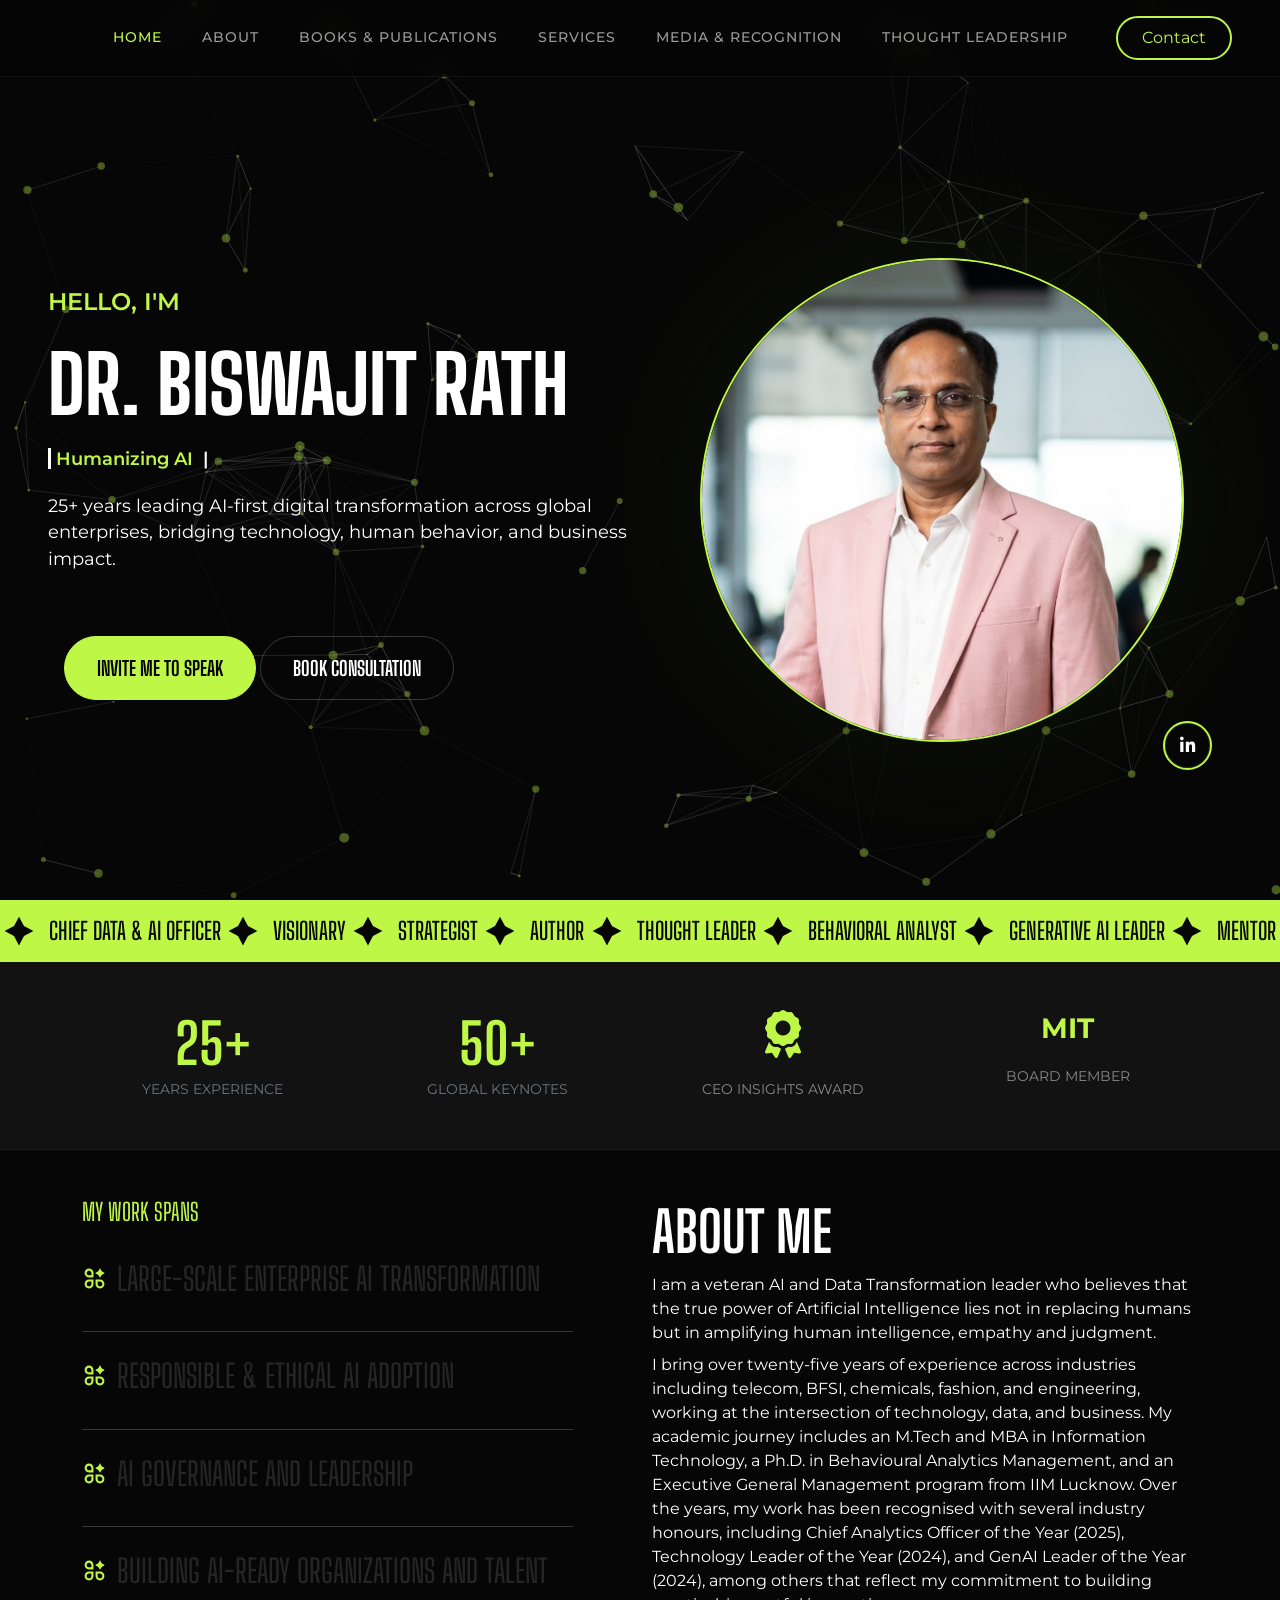
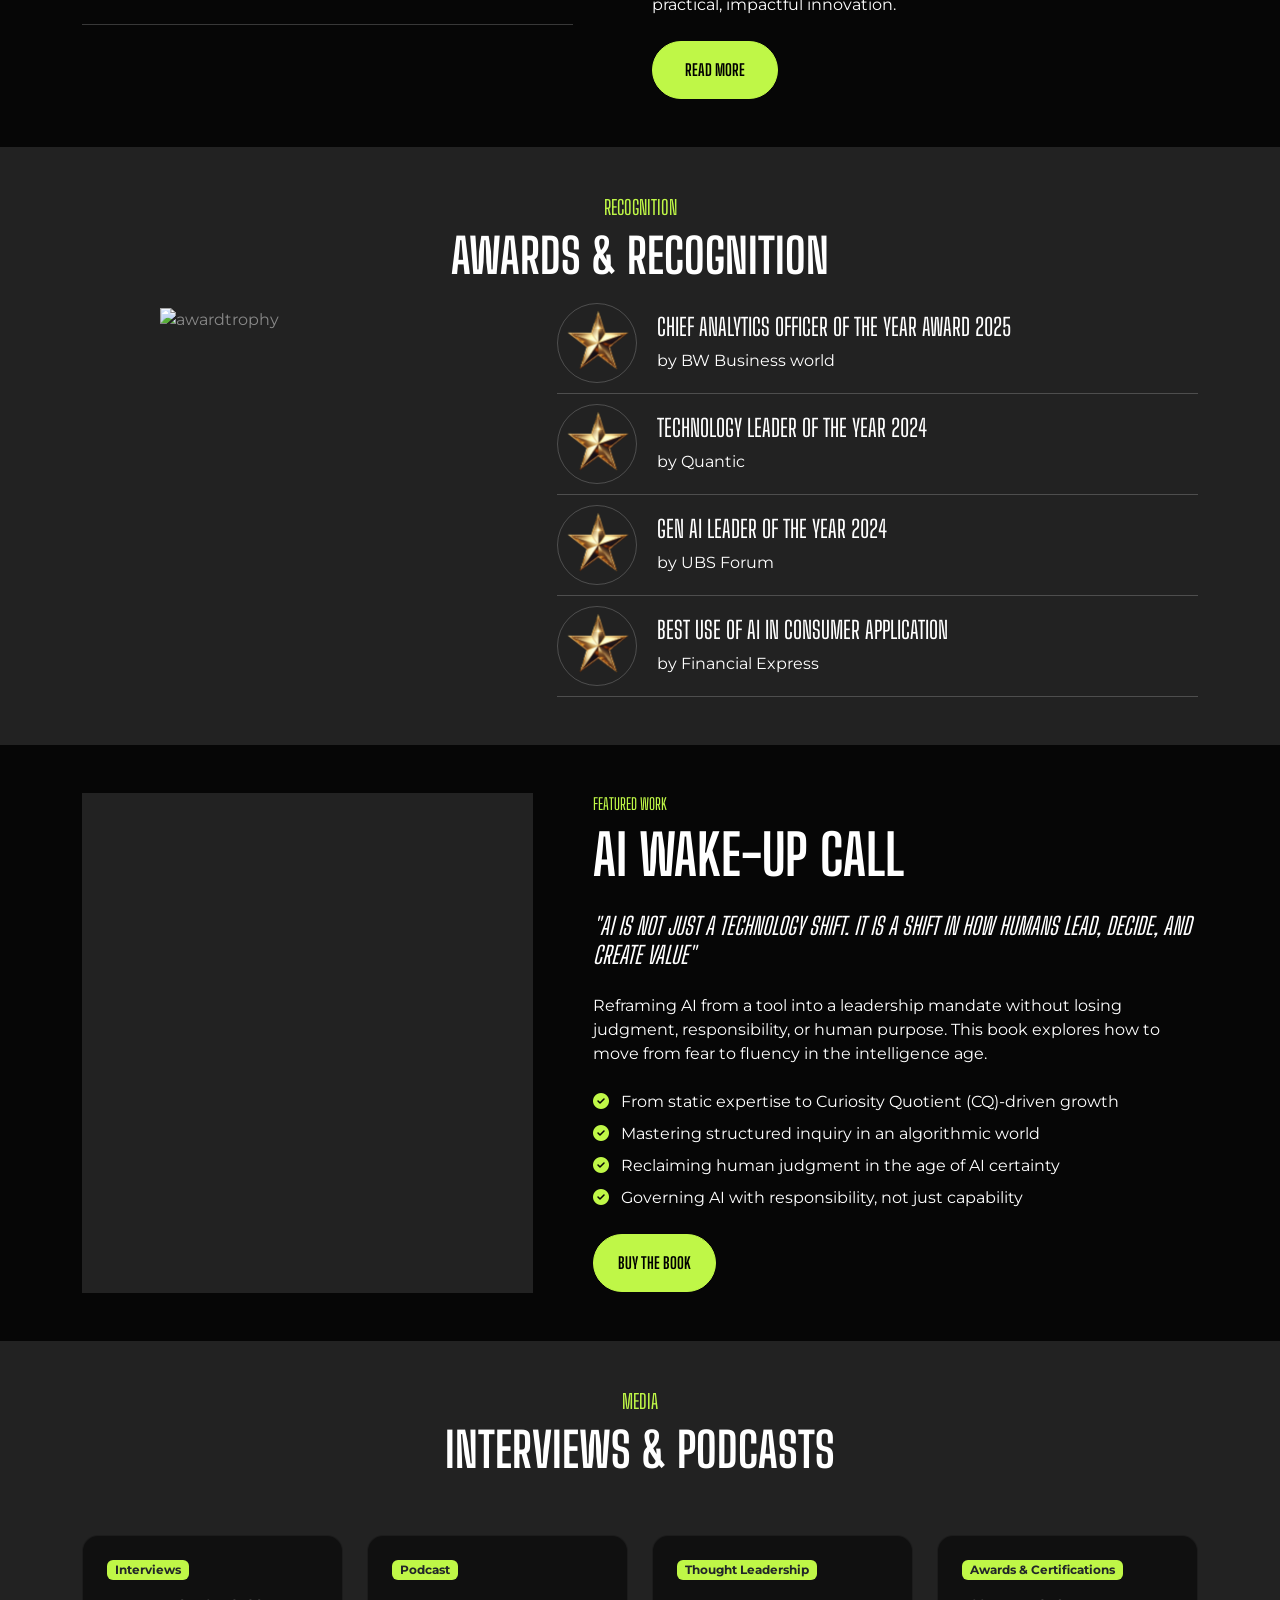
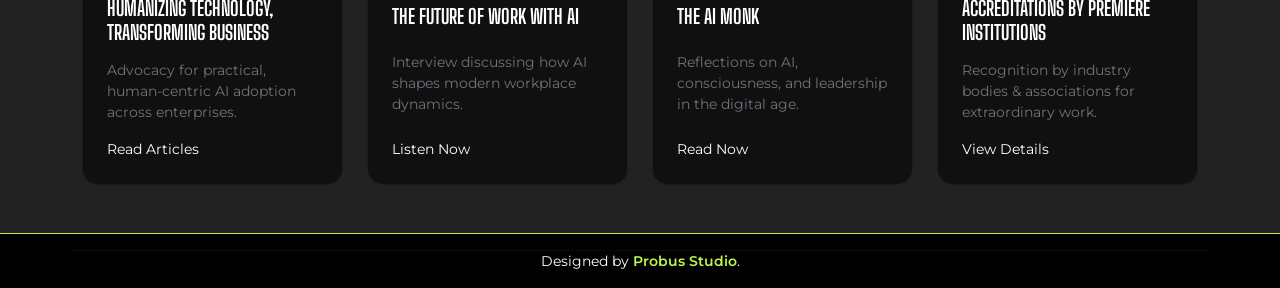
==== index.html @ 45e15539 "menubar position change" ====
<!DOCTYPE html>
<html lang="en">

<head>
    <meta charset="UTF-8">
    <meta name="viewport" content="width=device-width, initial-scale=1.0">
    <title>Dr. Biswajit Rath | Humanizing AI & Transforming Enterprises</title>

    <!-- Meta SEO -->
    <meta name="description"
        content="Portfolio of Dr. Biswajit Rath - 25+ years leading AI-first digital transformation.">

    <!-- Fonts: Big Shoulders Display (Headings) & Kanit (Body) -->
    <link rel="preconnect" href="https://fonts.googleapis.com">
    <link rel="preconnect" href="https://fonts.gstatic.com" crossorigin>
    <link
        href="https://fonts.googleapis.com/css2?family=Big+Shoulders+Display:wght@400;500;600;700;800&family=Kanit:wght@300;400;500&display=swap"
        rel="stylesheet">

    <!-- Bootstrap 5 CSS -->
    <link href="https://cdn.jsdelivr.net/npm/bootstrap@5.3.2/dist/css/bootstrap.min.css" rel="stylesheet"
        integrity="sha384-T3c6CoIi6uLrA9TneNEoa7RxnatzjcDSCmG1MXxSR1GAsXEV/Dwwykc2MPK8M2HN" crossorigin="anonymous">

    <!-- Font Awesome -->
    <link rel="stylesheet" href="https://cdnjs.cloudflare.com/ajax/libs/font-awesome/6.4.0/css/all.min.css">

    <!-- Custom CSS -->
    <link rel="stylesheet" href="css/style.css">

    <link href="https://unpkg.com/aos@2.3.1/dist/aos.css" rel="stylesheet">
</head>

<body>

    <!-- Navigation -->
    <nav class="navbar navbar-expand-lg" data-aos="fade-down">
        <div class="container-fluid px-lg-5 d-flex justify-content-end">

            <button class="navbar-toggler order-1 order-lg-2 ms-auto" type="button" data-bs-toggle="collapse" data-bs-target="#navbarNav">
                <span class="fa fa-bars text-white"></span>
            </button>
            <div class="collapse navbar-collapse justify-content-end order-2 order-lg-1" id="navbarNav">
                <ul class="navbar-nav align-items-center gap-4">
                    <li class="nav-item"><a class="nav-link  btnpress" href="index.html">Home</a></li>
                    <li class="nav-item"><a class="nav-link btnpress" href="about.html">About</a></li>
                    <li class="nav-item"><a class="nav-link btnpress" href="publication.html">Books & Publications</a>
                    </li>
                    <li class="nav-item dropdown">
                        <a class="nav-link dropdown-toggle btnpress" href="services.html" id="servicesDropdown">
                            Services
                        </a>

                        <ul class="dropdown-menu">
                            <li>
                                <a class="dropdown-item" href="#board">
                                    Board & Advisory Roles
                                </a>
                            </li>
                            <li>
                                <a class="dropdown-item" href="#Ai">
                                    AI Strategy & Transformation Advisor
                                </a>
                            </li>

                            <li>
                                <a class="dropdown-item" href="#coaching">
                                    Executive Coaching & Mentoring
                                </a>
                            </li>

                            <li>
                                <a class="dropdown-item" href="#academic">
                                    Academic & Institutional Engagements
                                </a>
                            </li>

                            <li>
                                <a class="dropdown-item" href="#workshops">
                                    Speaking Engagements & Workshops
                                </a>
                            </li>

                            <li>
                                <a class="dropdown-item" href="#startup">
                                    Startup Mentorship
                                </a>
                            </li>
                        </ul>
                    </li>

                    <li class="nav-item"><a class="nav-link btnpress" href="media.html">Media & Recognition</a></li>
                    <li class="nav-item"><a class="nav-link btnpress" href="thought.html">Thought Leadership</a></li>
                    <li class="nav-item ms-lg-3">
                        <a href="contact.html" class="btn btn-contact btnpress">Contact</a>
                    </li>
                </ul>
            </div>
        </div>
    </nav>

    <script>
        document.addEventListener("DOMContentLoaded", function () {

            const dropdownToggle = document.querySelector("#servicesDropdown");

            if (dropdownToggle) {

                let clickCount = 0;

                dropdownToggle.addEventListener("click", function (e) {

                    if (window.innerWidth < 992) {

                        const parent = this.parentElement;
                        const menu = this.nextElementSibling;

                        clickCount++;

                        if (clickCount === 1) {
                            // 👉 First click → open dropdown
                            e.preventDefault();
                            parent.classList.add("show");
                            menu.classList.add("show");

                        } else if (clickCount === 2) {
                            // 👉 Second click → close dropdown
                            e.preventDefault();
                            parent.classList.remove("show");
                            menu.classList.remove("show");

                        } else {
                            // 👉 Third click → redirect
                            window.location.href = this.getAttribute("href");
                            clickCount = 0;
                        }
                    }
                });

                // 👉 Outside click → reset everything
                document.addEventListener("click", function (e) {
                    const parent = dropdownToggle.parentElement;
                    const menu = dropdownToggle.nextElementSibling;

                    if (!parent.contains(e.target)) {
                        parent.classList.remove("show");
                        menu.classList.remove("show");
                        clickCount = 0;
                    }
                });
            }
        });</script>
    <script>
        document.addEventListener("DOMContentLoaded", function () {

            const links = document.querySelectorAll(".nav-link");
            const currentPath = window.location.pathname.split("/").pop();

            links.forEach(link => {
                const linkPath = link.getAttribute("href");

                if (linkPath === currentPath) {
                    link.classList.add("active");
                } else {
                    link.classList.remove("active");
                }
            });

        });
    </script>
    <script>
        document.addEventListener("DOMContentLoaded", function () {

            const dropdownToggle = document.querySelector("#servicesDropdown");

            function handleResize() {
                if (window.innerWidth < 992) {
                    dropdownToggle.classList.add("dropdown-toggle");
                } else {
                    dropdownToggle.classList.remove("dropdown-toggle");
                }
            }

            handleResize(); // first run
            window.addEventListener("resize", handleResize);
        });
    </script>

    <!-- Hero Section -->
    <section id="home" class="hero-section position-relative ">
        <div id="particles-js"></div>
        <div class="container-fluid px-lg-5">
            <div class="row align-items-center">
                <div class="col-lg-6 hero-text z-2">
                    <span class="hero-intro-text text-primary" data-aos="fade-right">HELLO, I'M</span>
                    <h1 class="display-1 fw-extra-bold mb-3 text-white hero-headline">
                        DR. BISWAJIT RATH
                    </h1>
                    <h2 class="h3  text-white mb-4 hero-subhead">
                        <span id="typewriter" class="text-primary"></span>
                    </h2>
                    <p class="mb-5 hero-desc" style="max-width: 600px;" data-aos="fade-up">
                        25+ years leading AI-first digital transformation across global enterprises, bridging
                        technology, human behavior, and business impact.
                    </p>
                    <div class="hero-ctas gap-3 py-3 px-3">

                        <a href="#" class="btn btn-primary btn-lg rounded-pill" data-bs-toggle="modal"
                            data-bs-target="#collabModal" data-type="speaking">
                            Invite Me To Speak
                        </a>

                        <a href="#" class="btn btn-outline-light btn-lg rounded-pill" data-bs-toggle="modal"
                            data-bs-target="#collabModal" data-type="consultation">
                            Book Consultation
                        </a>

                    </div>

                    <!-- demo form -->
                    <!-- Modal -->
                    <div id="customModal" class="modal">
                        <div class="modal-box">

                            <div class="modal-header">
                                <h2 id="modalTitle">Invite Me To Speak</h2>
                                <span class="close-btn">&times;</span>
                            </div>

                            <!-- SPEAKING FORM -->
                            <form id="speakingForm" class="form-type">

                                <div class="input-group">
                                    <input type="text" placeholder="First Name" required>
                                </div>

                                <div class="input-group">
                                    <input type="text" placeholder="Last Name" required>
                                </div>

                                <div class="input-group">
                                    <input type="email" placeholder="Email Address" required>
                                </div>

                                <div class="input-group">
                                    <input type="text" placeholder="Contact Number" required>
                                </div>

                                <div class="input-group">
                                    <textarea placeholder="Brief About The Event"></textarea>
                                </div>

                                <button type="submit" class="submit-btn">Submit</button>
                            </form>

                            <!-- CONSULTATION FORM -->
                            <form id="consultForm" class="form-type" style="display:none;">
                                <div class="input-group">
                                    <input type="text" placeholder="First Name" required>
                                </div>

                                <div class="input-group">
                                    <input type="text" placeholder="Last Name" required>
                                </div>

                                <div class="input-group">
                                    <input type="email" placeholder="Email Address" required>
                                </div>

                                <div class="input-group">
                                    <input type="text" placeholder="Contact Number" required>
                                </div>

                                <div class="input-group">
                                    <textarea placeholder="Brief About The Consultation"></textarea>
                                </div>

                                <button type="submit" class="submit-btn">Submit</button>
                            </form>

                            <div id="successMsg">✅ Form submitted successfully!</div>

                        </div>
                    </div>
                    <script>
                        const modal = document.getElementById("customModal");
                        const closeBtn = document.querySelector(".close-btn");
                        const successMsg = document.getElementById("successMsg");

                        const speakingForm = document.getElementById("speakingForm");
                        const consultForm = document.getElementById("consultForm");
                        const modalTitle = document.getElementById("modalTitle");

                        // OPEN MODAL + SWITCH FORM
                        document.querySelectorAll("[data-type]").forEach(btn => {
                            btn.addEventListener("click", () => {
                                modal.style.display = "block";

                                const type = btn.getAttribute("data-type");

                                if (type === "speaking") {
                                    modalTitle.innerText = "Invite Me To Speak";
                                    speakingForm.style.display = "block";
                                    consultForm.style.display = "none";
                                } else {
                                    modalTitle.innerText = "Book Consultation";
                                    speakingForm.style.display = "none";
                                    consultForm.style.display = "block";
                                }
                            });
                        });

                        // CLOSE
                        closeBtn.onclick = () => modal.style.display = "none";

                        // OUTSIDE CLICK
                        window.onclick = (e) => {
                            if (e.target === modal) modal.style.display = "none";
                        };

                        // ESC
                        document.addEventListener("keydown", (e) => {
                            if (e.key === "Escape") modal.style.display = "none";
                        });

                        // FORM SUBMIT (COMMON)
                        document.querySelectorAll(".form-type").forEach(form => {
                            form.addEventListener("submit", function (e) {
                                e.preventDefault();

                                successMsg.style.display = "block";

                                setTimeout(() => {
                                    form.reset();
                                    successMsg.style.display = "none";
                                    modal.style.display = "none";
                                }, 1500);
                            });
                        });
                    </script>

                </div>
                <div class="col-lg-6 position-relative z-1 hero-visual">
                    <div class="hero-image-wrapper p-5" data-aos="zoom-in-left">
                        <!-- Placeholder for Hero Image -->
                        <img src="assets/images/homeImg.jpg" alt="Dr. Biswajit Rath"
                            class="img-fluid rounded-circle border border-2 border-dark shadow-lg hero-img position-relative z-2"
                            style="border-color: var(--primary-color) !important;">

                        <!-- Decorative background circle behind image -->
                        <div class="position-absolute top-50 start-50 translate-middle rounded-circle"
                            style="width: 120%; height: 120%; background: radial-gradient(circle, rgba(191, 247, 71, 0.1) 0%, transparent 70%); z-index: 1;">
                        </div>

                        <div class="d-flex gap-3 social-iconbx btnpress">
                            <a href="https://www.linkedin.com/in/dr-biswajit-rath-5b7a3913/" target="_blank"
                                rel="noopener noreferrer" class="social-icon">
                                <i class="fab fa-linkedin-in"></i>
                            </a>
                        </div>
                    </div>
                </div>
            </div>
        </div>
    </section>

    <!-- Marquee Section -->
    <section class="marquee-section">
        <div class="marquee-wrapper">
            <div class="marquee-content">
                <div class="marquee-text">
                    <svg xmlns="http://www.w3.org/2000/svg" viewBox="0 0 24 24" fill="currentColor">
                        <path d="M12 0.5L16 8L23.5 12L16 16L12 23.5L8 16L0.5 12L8 8L12 0.5Z"></path>
                    </svg>
                    <h3>Chief Data & AI Officer</h3>
                </div>
                <div class="marquee-text">
                    <svg xmlns="http://www.w3.org/2000/svg" viewBox="0 0 24 24" fill="currentColor">
                        <path d="M12 0.5L16 8L23.5 12L16 16L12 23.5L8 16L0.5 12L8 8L12 0.5Z"></path>
                    </svg>
                    <h3>Visionary</h3>
                </div>
                <div class="marquee-text">
                    <svg xmlns="http://www.w3.org/2000/svg" viewBox="0 0 24 24" fill="currentColor">
                        <path d="M12 0.5L16 8L23.5 12L16 16L12 23.5L8 16L0.5 12L8 8L12 0.5Z"></path>
                    </svg>
                    <h3>Strategist</h3>
                </div>
                <div class="marquee-text">
                    <svg xmlns="http://www.w3.org/2000/svg" viewBox="0 0 24 24" fill="currentColor">
                        <path d="M12 0.5L16 8L23.5 12L16 16L12 23.5L8 16L0.5 12L8 8L12 0.5Z"></path>
                    </svg>
                    <h3>Author</h3>
                </div>
                <div class="marquee-text">
                    <svg xmlns="http://www.w3.org/2000/svg" viewBox="0 0 24 24" fill="currentColor">
                        <path d="M12 0.5L16 8L23.5 12L16 16L12 23.5L8 16L0.5 12L8 8L12 0.5Z"></path>
                    </svg>
                    <h3>Thought Leader</h3>
                </div>
                <div class="marquee-text">
                    <svg xmlns="http://www.w3.org/2000/svg" viewBox="0 0 24 24" fill="currentColor">
                        <path d="M12 0.5L16 8L23.5 12L16 16L12 23.5L8 16L0.5 12L8 8L12 0.5Z"></path>
                    </svg>
                    <h3>Behavioral Analyst</h3>
                </div>

                <div class="marquee-text">
                    <svg xmlns="http://www.w3.org/2000/svg" viewBox="0 0 24 24" fill="currentColor">
                        <path d="M12 0.5L16 8L23.5 12L16 16L12 23.5L8 16L0.5 12L8 8L12 0.5Z"></path>
                    </svg>
                    <h3>Generative AI Leader</h3>
                </div>
                <div class="marquee-text">
                    <svg xmlns="http://www.w3.org/2000/svg" viewBox="0 0 24 24" fill="currentColor">
                        <path d="M12 0.5L16 8L23.5 12L16 16L12 23.5L8 16L0.5 12L8 8L12 0.5Z"></path>
                    </svg>
                    <h3>Mentor</h3>
                </div>
            </div>

            <div class="marquee-content">
                <div class="marquee-text">
                    <svg xmlns="http://www.w3.org/2000/svg" viewBox="0 0 24 24" fill="currentColor">
                        <path d="M12 0.5L16 8L23.5 12L16 16L12 23.5L8 16L0.5 12L8 8L12 0.5Z"></path>
                    </svg>
                    <h3>Chief Data & AI Officer</h3>
                </div>
                <div class="marquee-text">
                    <svg xmlns="http://www.w3.org/2000/svg" viewBox="0 0 24 24" fill="currentColor">
                        <path d="M12 0.5L16 8L23.5 12L16 16L12 23.5L8 16L0.5 12L8 8L12 0.5Z"></path>
                    </svg>
                    <h3>Visionary</h3>
                </div>
                <div class="marquee-text">
                    <svg xmlns="http://www.w3.org/2000/svg" viewBox="0 0 24 24" fill="currentColor">
                        <path d="M12 0.5L16 8L23.5 12L16 16L12 23.5L8 16L0.5 12L8 8L12 0.5Z"></path>
                    </svg>
                    <h3>Strategist</h3>
                </div>
                <div class="marquee-text">
                    <svg xmlns="http://www.w3.org/2000/svg" viewBox="0 0 24 24" fill="currentColor">
                        <path d="M12 0.5L16 8L23.5 12L16 16L12 23.5L8 16L0.5 12L8 8L12 0.5Z"></path>
                    </svg>
                    <h3>Author</h3>
                </div>
                <div class="marquee-text">
                    <svg xmlns="http://www.w3.org/2000/svg" viewBox="0 0 24 24" fill="currentColor">
                        <path d="M12 0.5L16 8L23.5 12L16 16L12 23.5L8 16L0.5 12L8 8L12 0.5Z"></path>
                    </svg>
                    <h3>Thought Leader</h3>
                </div>
                <div class="marquee-text">
                    <svg xmlns="http://www.w3.org/2000/svg" viewBox="0 0 24 24" fill="currentColor">
                        <path d="M12 0.5L16 8L23.5 12L16 16L12 23.5L8 16L0.5 12L8 8L12 0.5Z"></path>
                    </svg>
                    <h3>Behavioral Analyst</h3>
                </div>

                <div class="marquee-text">
                    <svg xmlns="http://www.w3.org/2000/svg" viewBox="0 0 24 24" fill="currentColor">
                        <path d="M12 0.5L16 8L23.5 12L16 16L12 23.5L8 16L0.5 12L8 8L12 0.5Z"></path>
                    </svg>
                    <h3>Generative AI Leader</h3>
                </div>
                <div class="marquee-text">
                    <svg xmlns="http://www.w3.org/2000/svg" viewBox="0 0 24 24" fill="currentColor">
                        <path d="M12 0.5L16 8L23.5 12L16 16L12 23.5L8 16L0.5 12L8 8L12 0.5Z"></path>
                    </svg>
                    <h3>Mentor</h3>
                </div>
            </div>
        </div>
    </section>

    <!-- Authority / Trust Bar -->
    <section class="py-5 border-bottom border-secondary border-opacity-10" style="background: #121212;">
        <div class="container">
            <div class="row text-center g-4 justify-content-center align-items-stretch">
                <div class="col-md-3 col-6">
                    <div class="authority-item">
                        <h2 class="display-4 fw-bold text-primary mb-0">25+</h2>
                        <span class="text-secondary text-uppercase small letter-spacing-2">Years Experience</span>
                    </div>
                </div>
                <div class="col-md-3 col-6">
                    <div class="authority-item">
                        <h2 class="display-4 fw-bold text-primary mb-0">50+</h2>
                        <span class="text-secondary text-uppercase small letter-spacing-2">Global Keynotes</span>
                    </div>
                </div>
                <div class="col-md-3 col-6">
                    <div class="authority-item">
                        <i class="fas fa-award fa-3x mb-0"></i>
                        <div class="text-secondary-2 text-uppercase small letter-spacing-2 ">CEO Insights Award</div>
                    </div>
                </div>
                <div class="col-md-3 col-6">
                    <div class="authority-item">
                        <div class="text-primary h3 fw-bold mb-1">MIT</div>
                        <div class="text-secondary-3 text-uppercase small letter-spacing-2 ">Board Member</div>
                    </div>
                </div>
            </div>
        </div>
    </section>

    <!-- Content Hook (About/Intro) -->
    <section id="about" class="py-5 about-section">
        <div class="container">
            <div class="row">
                <div class="col-lg-6">
                    <div class="about-left-items">
                        <div class="section-title mb-0 wow fadeInUp" data-wow-delay=".3s"
                            style="visibility: visible; animation-delay: 0.3s; animation-name: fadeInUp;">
                            <h4 class="text-primary">My work spans </h4>
                        </div>

                        <div class="workspan-container">
                            <div class="workspanBx textcolorchange">
                                <svg xmlns="http://www.w3.org/2000/svg" viewBox="0 0 24 24" fill="currentColor">
                                    <path
                                        d="M11 17.2498C11 19.597 9.09721 21.4998 6.75 21.4998C4.40279 21.4998 2.5 19.597 2.5 17.2498C2.50011 14.9027 4.40286 12.9998 6.75 12.9998H11V17.2498ZM17.25 12.9998C19.5971 12.9998 21.4999 14.9027 21.5 17.2498C21.5 19.597 19.5972 21.4998 17.25 21.4998C14.9028 21.4998 13 19.597 13 17.2498V12.9998H17.25ZM6.75 14.9998C5.50743 14.9998 4.50011 16.0073 4.5 17.2498C4.5 18.4925 5.50736 19.4998 6.75 19.4998C7.99264 19.4998 9 18.4925 9 17.2498V14.9998H6.75ZM15 17.2498C15 18.4925 16.0074 19.4998 17.25 19.4998C18.4926 19.4998 19.5 18.4925 19.5 17.2498C19.4999 16.0073 18.4926 14.9998 17.25 14.9998H15V17.2498ZM6.75 2.4998C9.09714 2.4998 10.9999 4.40269 11 6.74981V10.9998H6.75C4.40279 10.9998 2.5 9.09703 2.5 6.74981C2.50011 4.40269 4.40286 2.4998 6.75 2.4998ZM16.75 2.83965C16.9375 2.38722 17.5626 2.38722 17.75 2.83965L18.0195 3.48809C18.4785 4.59556 19.3346 5.48026 20.4111 5.95879L21.1729 6.29766C21.609 6.49178 21.6091 7.12607 21.1729 7.32013L20.3652 7.67852C19.3158 8.14506 18.4748 8.99814 18.0078 10.0692L17.7461 10.6697C17.5544 11.1095 16.9457 11.1095 16.7539 10.6697L16.4922 10.0692C16.0252 8.99814 15.1842 8.14506 14.1348 7.67852L13.3271 7.32013C12.891 7.1261 12.891 6.49175 13.3271 6.29766L14.0889 5.95879C15.1654 5.48026 16.0216 4.59556 16.4805 3.48809L16.75 2.83965ZM6.75 4.49981C5.50743 4.49981 4.50011 5.50726 4.5 6.74981C4.5 7.99245 5.50736 8.99982 6.75 8.99982H9V6.74981C8.99989 5.50726 7.99257 4.49981 6.75 4.49981Z">
                                    </path>
                                </svg>
                                <h2>Large-scale enterprise AI transformation</h2>
                            </div>
                            <div class="workspanBx textcolorchange">
                                <svg xmlns="http://www.w3.org/2000/svg" viewBox="0 0 24 24" fill="currentColor">
                                    <path
                                        d="M11 17.2498C11 19.597 9.09721 21.4998 6.75 21.4998C4.40279 21.4998 2.5 19.597 2.5 17.2498C2.50011 14.9027 4.40286 12.9998 6.75 12.9998H11V17.2498ZM17.25 12.9998C19.5971 12.9998 21.4999 14.9027 21.5 17.2498C21.5 19.597 19.5972 21.4998 17.25 21.4998C14.9028 21.4998 13 19.597 13 17.2498V12.9998H17.25ZM6.75 14.9998C5.50743 14.9998 4.50011 16.0073 4.5 17.2498C4.5 18.4925 5.50736 19.4998 6.75 19.4998C7.99264 19.4998 9 18.4925 9 17.2498V14.9998H6.75ZM15 17.2498C15 18.4925 16.0074 19.4998 17.25 19.4998C18.4926 19.4998 19.5 18.4925 19.5 17.2498C19.4999 16.0073 18.4926 14.9998 17.25 14.9998H15V17.2498ZM6.75 2.4998C9.09714 2.4998 10.9999 4.40269 11 6.74981V10.9998H6.75C4.40279 10.9998 2.5 9.09703 2.5 6.74981C2.50011 4.40269 4.40286 2.4998 6.75 2.4998ZM16.75 2.83965C16.9375 2.38722 17.5626 2.38722 17.75 2.83965L18.0195 3.48809C18.4785 4.59556 19.3346 5.48026 20.4111 5.95879L21.1729 6.29766C21.609 6.49178 21.6091 7.12607 21.1729 7.32013L20.3652 7.67852C19.3158 8.14506 18.4748 8.99814 18.0078 10.0692L17.7461 10.6697C17.5544 11.1095 16.9457 11.1095 16.7539 10.6697L16.4922 10.0692C16.0252 8.99814 15.1842 8.14506 14.1348 7.67852L13.3271 7.32013C12.891 7.1261 12.891 6.49175 13.3271 6.29766L14.0889 5.95879C15.1654 5.48026 16.0216 4.59556 16.4805 3.48809L16.75 2.83965ZM6.75 4.49981C5.50743 4.49981 4.50011 5.50726 4.5 6.74981C4.5 7.99245 5.50736 8.99982 6.75 8.99982H9V6.74981C8.99989 5.50726 7.99257 4.49981 6.75 4.49981Z">
                                    </path>
                                </svg>
                                <h2>Responsible & ethical AI adoption</h2>
                            </div>
                            <div class="workspanBx textcolorchange">
                                <svg xmlns="http://www.w3.org/2000/svg" viewBox="0 0 24 24" fill="currentColor">
                                    <path
                                        d="M11 17.2498C11 19.597 9.09721 21.4998 6.75 21.4998C4.40279 21.4998 2.5 19.597 2.5 17.2498C2.50011 14.9027 4.40286 12.9998 6.75 12.9998H11V17.2498ZM17.25 12.9998C19.5971 12.9998 21.4999 14.9027 21.5 17.2498C21.5 19.597 19.5972 21.4998 17.25 21.4998C14.9028 21.4998 13 19.597 13 17.2498V12.9998H17.25ZM6.75 14.9998C5.50743 14.9998 4.50011 16.0073 4.5 17.2498C4.5 18.4925 5.50736 19.4998 6.75 19.4998C7.99264 19.4998 9 18.4925 9 17.2498V14.9998H6.75ZM15 17.2498C15 18.4925 16.0074 19.4998 17.25 19.4998C18.4926 19.4998 19.5 18.4925 19.5 17.2498C19.4999 16.0073 18.4926 14.9998 17.25 14.9998H15V17.2498ZM6.75 2.4998C9.09714 2.4998 10.9999 4.40269 11 6.74981V10.9998H6.75C4.40279 10.9998 2.5 9.09703 2.5 6.74981C2.50011 4.40269 4.40286 2.4998 6.75 2.4998ZM16.75 2.83965C16.9375 2.38722 17.5626 2.38722 17.75 2.83965L18.0195 3.48809C18.4785 4.59556 19.3346 5.48026 20.4111 5.95879L21.1729 6.29766C21.609 6.49178 21.6091 7.12607 21.1729 7.32013L20.3652 7.67852C19.3158 8.14506 18.4748 8.99814 18.0078 10.0692L17.7461 10.6697C17.5544 11.1095 16.9457 11.1095 16.7539 10.6697L16.4922 10.0692C16.0252 8.99814 15.1842 8.14506 14.1348 7.67852L13.3271 7.32013C12.891 7.1261 12.891 6.49175 13.3271 6.29766L14.0889 5.95879C15.1654 5.48026 16.0216 4.59556 16.4805 3.48809L16.75 2.83965ZM6.75 4.49981C5.50743 4.49981 4.50011 5.50726 4.5 6.74981C4.5 7.99245 5.50736 8.99982 6.75 8.99982H9V6.74981C8.99989 5.50726 7.99257 4.49981 6.75 4.49981Z">
                                    </path>
                                </svg>
                                <h2>AI governance and leadership</h2>
                            </div>
                            <div class="workspanBx textcolorchange">
                                <svg xmlns="http://www.w3.org/2000/svg" viewBox="0 0 24 24" fill="currentColor">
                                    <path
                                        d="M11 17.2498C11 19.597 9.09721 21.4998 6.75 21.4998C4.40279 21.4998 2.5 19.597 2.5 17.2498C2.50011 14.9027 4.40286 12.9998 6.75 12.9998H11V17.2498ZM17.25 12.9998C19.5971 12.9998 21.4999 14.9027 21.5 17.2498C21.5 19.597 19.5972 21.4998 17.25 21.4998C14.9028 21.4998 13 19.597 13 17.2498V12.9998H17.25ZM6.75 14.9998C5.50743 14.9998 4.50011 16.0073 4.5 17.2498C4.5 18.4925 5.50736 19.4998 6.75 19.4998C7.99264 19.4998 9 18.4925 9 17.2498V14.9998H6.75ZM15 17.2498C15 18.4925 16.0074 19.4998 17.25 19.4998C18.4926 19.4998 19.5 18.4925 19.5 17.2498C19.4999 16.0073 18.4926 14.9998 17.25 14.9998H15V17.2498ZM6.75 2.4998C9.09714 2.4998 10.9999 4.40269 11 6.74981V10.9998H6.75C4.40279 10.9998 2.5 9.09703 2.5 6.74981C2.50011 4.40269 4.40286 2.4998 6.75 2.4998ZM16.75 2.83965C16.9375 2.38722 17.5626 2.38722 17.75 2.83965L18.0195 3.48809C18.4785 4.59556 19.3346 5.48026 20.4111 5.95879L21.1729 6.29766C21.609 6.49178 21.6091 7.12607 21.1729 7.32013L20.3652 7.67852C19.3158 8.14506 18.4748 8.99814 18.0078 10.0692L17.7461 10.6697C17.5544 11.1095 16.9457 11.1095 16.7539 10.6697L16.4922 10.0692C16.0252 8.99814 15.1842 8.14506 14.1348 7.67852L13.3271 7.32013C12.891 7.1261 12.891 6.49175 13.3271 6.29766L14.0889 5.95879C15.1654 5.48026 16.0216 4.59556 16.4805 3.48809L16.75 2.83965ZM6.75 4.49981C5.50743 4.49981 4.50011 5.50726 4.5 6.74981C4.5 7.99245 5.50736 8.99982 6.75 8.99982H9V6.74981C8.99989 5.50726 7.99257 4.49981 6.75 4.49981Z">
                                    </path>
                                </svg>
                                <h2>Building AI-ready organizations and talent</h2>
                            </div>
                        </div>

                    </div>
                </div>
                <div class="col-lg-6">
                    <h2 class="display-4 fw-bold mb-2">About Me</h2>
                    <p class="mb-2 text-white text-justify">I am a veteran AI and Data Transformation leader who
                        believes that the true power of Artificial Intelligence lies not in replacing humans but in
                        amplifying human intelligence, empathy and judgment.</p>

                    <p class="mb-2 text-white text-justify">I bring over twenty-five years of experience across
                        industries including telecom, BFSI, chemicals, fashion, and engineering, working at the
                        intersection of technology, data, and business. My academic journey includes an M.Tech and MBA
                        in Information Technology, a Ph.D. in Behavioural Analytics Management, and an Executive General
                        Management program from IIM Lucknow. Over the years, my work has been recognised with several
                        industry honours, including Chief Analytics Officer of the Year (2025), Technology Leader of the
                        Year (2024), and GenAI Leader of the Year (2024), among others that reflect my commitment to
                        building practical, impactful innovation.</p>


                    <a href="about.html" class="btn btn-primary rounded-pill btnpress aboutbtn mt-3 ">Read
                        More</a>
                </div>
            </div>
        </div>
    </section>

    <!-- Awards Section -->
    <section class="py-5 award-section bg-dark">
        <div class="container">
            <div class="row">
                <div class="col-12">
                    <h5 class="text-primary text-center text-uppercase letter-spacing-2">Recognition</h5>
                    <h2 class="display-5 mb-2 fw-bold text-center">Awards & Recognition</h2>
                </div>
            </div>
            <div class="row ">
                <div class="col-md-4 col-12">
                    <div class="award-image-container">
                        <img src="./assets/images/Award_trofphy2.png" data-tilt data-tilt-glare data-tilt-max-glare="1"
                            alt="awardtrophy">
                    </div>
                </div>
                <div class="col-md-7 col-12 offset-md-1">
                    <div class="award-container">
                        <div class="awardBx left-right" data-aos="fade-left">
                            <img src="./assets/images/Award-Star.png" alt="awardstar" />
                            <div class="award-text">
                                <h4>Chief Analytics Officer of the Year award 2025</h4>
                                <span class="bywhom text-white">by BW Business world</span>
                            </div>
                        </div>
                        <div class="awardBx left-right" data-aos="fade-left">
                            <img src="./assets/images/Award-Star.png" alt="awardstar" />
                            <div class="award-text">
                                <h4>Technology Leader of the Year 2024 </h4>
                                <span class="bywhom text-white">by Quantic</span>
                            </div>
                        </div>
                        <div class="awardBx left-right" data-aos="fade-left">
                            <img src="./assets/images/Award-Star.png" alt="awardstar" />
                            <div class="award-text">
                                <h4>Gen AI Leader of the Year 2024</h4>
                                <span class="bywhom text-white">by UBS Forum</span>
                            </div>
                        </div>
                        <div class="awardBx left-right" data-aos="fade-left">
                            <img src="./assets/images/Award-Star.png" alt="awardstar" />
                            <div class="award-text">
                                <h4>Best Use of AI in Consumer Application</h4>
                                <span class="bywhom text-white">by Financial Express</span>
                            </div>
                        </div>
                    </div>
                </div>
            </div>
        </div>
    </section>


    <!-- Content Hook (About/Intro) -->
    <!-- <section id="philosophy" class="py-section pt-5 bg-black text-white position-relative">
        <div class="container">
            <div class="row justify-content-center text-center mb-5">
                <div class="col-lg-8">
                    <h5 class="text-primary text-uppercase letter-spacing-2">Who Am I</h5>
                    <h2 class="display-5 fw-bold mb-4">The Philosophy</h2>
                    <p class="lead text-secondary">
                        A veteran AI and data transformation leader who believes the true power of AI is in <span
                            class="text-white">amplifying human intelligence, empathy, and judgment</span> rather than
                        replacing it.
                    </p>
                </div>
            </div>
            <div class="row g-4">
                <div class="col-md-3">
                    <div class="feature-card p-4 rounded-4 bg-dark-card h-100">
                        <div class="icon-box mb-3">
                            <i class="fas fa-network-wired fa-2x text-primary"></i>
                        </div>
                        <h5 class="fw-bold">Enterprise AI</h5>
                        <p class="text-secondary small">Large-scale enterprise AI transformation & strategy.</p>
                    </div>
                </div>
                <div class="col-md-3">
                    <div class="feature-card p-4 rounded-4 bg-dark-card h-100">
                        <div class="icon-box mb-3">
                            <i class="fas fa-hand-holding-heart fa-2x text-primary"></i>
                        </div>
                        <h5 class="fw-bold">Responsible AI</h5>
                        <p class="text-secondary small">Ethical AI adoption and governance frameworks.</p>
                    </div>
                </div>
                <div class="col-md-3">
                    <div class="feature-card p-4 rounded-4 bg-dark-card h-100">
                        <div class="icon-box mb-3">
                            <i class="fas fa-users-cog fa-2x text-primary"></i>
                        </div>
                        <h5 class="fw-bold">AI Governance</h5>
                        <p class="text-secondary small">Leadership in governing AI systems effectively.</p>
                    </div>
                </div>
                <div class="col-md-3">
                    <div class="feature-card p-4 rounded-4 bg-dark-card h-100">
                        <div class="icon-box mb-3">
                            <i class="fas fa-chalkboard-teacher fa-2x text-primary"></i>
                        </div>
                        <h5 class="fw-bold">Talent Building</h5>
                        <p class="text-secondary small">Building AI-ready organizations and future leaders.</p>
                    </div>
                </div>
            </div>
        </div>
    </section> -->

    <!-- Featured Work (Book) -->
    <section id="featured-work" class="py-section text-white mt-5 mb-5">
        <div class="container">
            <div class="row align-items-center">
                <div class="col-lg-5 mb-5 mb-lg-0">
                    <!-- Book Cover Image -->
                    <div class="book-cover-wrapper position-relative d-none d-md-block">
                        <div id="book-container" style="width: 100%; height: 500px; cursor: grab; background: #222;">
                        </div>
                    </div>


                    <div class="book-cover-wrapper position-relative d-md-none d-block">
                        <div id="book-container" style="width: 90%; height: 480px; cursor: grab; background: #222;">
                            <img src="assets/Book/book mockup -1.jpg.jpeg" alt="Book Cover" class="book-img">
                        </div>
                    </div>
                    <style>
                        .book-img {
                            width: 110%;
                            height: 105%;
                            object-fit: cover;
                            /* or 'contain' if you don't want cropping */
                        }
                    </style>

                </div>
                <div class="col-lg-7 ps-lg-5">
                    <h6 class="text-primary text-uppercase mb-2">Featured Work</h6>
                    <h2 class="display-4 fw-bold mb-4">AI Wake-Up Call</h2>
                    <h4 class="mb-4 fst-italic text-white">"AI is not just a technology shift. It is a shift in how
                        humans lead, decide, and create value"</h4>
                    <p class="text-white mb-4">
                        Reframing AI from a tool into a leadership mandate without losing judgment, responsibility, or
                        human purpose.
                        This book explores how to move from fear to fluency in the intelligence age.
                    </p>

                    <ul class="list-unstyled mb-4 text-white">
                        <li class="mb-2"><i class="fas fa-check-circle text-primary me-2"></i> From static expertise to
                            Curiosity Quotient (CQ)-driven growth</li>
                        <li class="mb-2"><i class="fas fa-check-circle text-primary me-2"></i> Mastering structured
                            inquiry in an algorithmic world</li>
                        <li class="mb-2"><i class="fas fa-check-circle text-primary me-2"></i> Reclaiming human judgment
                            in the age of AI certainty
                        </li>
                        <li class="mb-2"><i class="fas fa-check-circle text-primary me-2"></i> Governing AI with
                            responsibility, not just capability</li>
                    </ul>

                    <div class="d-flex gap-3 hero-ctas">
                        <a href="javascript:void(0);" class="btn btnpress btn-primary rounded-pill px-4">Buy the
                            Book</a>

                    </div>
                </div>
            </div>
        </div>
    </section>

    <!-- Media Section -->
    <section id="media" class="py-section bg-dark text-white pb-5 pt-5">
        <div class="container">
            <div class="row mb-5">
                <div class="col-12">
                    <h5 class="text-primary text-uppercase letter-spacing text-center">Media</h5>
                    <h2 class="display-5 fw-bold text-center">Interviews & Podcasts</h2>
                </div>
            </div>
            <!-- Simple Grid for now (Carousel logic added in JS later) -->
            <div class="row g-4">
                <div class="col-md-3">
                    <div class="media-card bg-dark-card p-4 rounded-4 h-100">
                        <div class="badge bg-primary mb-3 text-dark">Interviews</div>
                        <h5 class="fw-bold mb-3">HUMANIZING TECHNOLOGY, TRANSFORMING BUSINESS</h5>
                        <p class="text-secondary small">Advocacy for practical, human-centric AI
                            adoption across enterprises.
                        </p>
                        <a href="https://www.ceoinsightsindia.com/leader/dr-biswajit-rath-humanizing-technology-transforming-business-cid-10045.html"
                            target="_blank" rel="noopener noreferrer"
                            class="text-white text-decoration small btnpress media-btn">
                            Read Articles
                        </a>
                    </div>
                </div>
                <div class="col-md-3">
                    <div class="media-card bg-dark-card p-4 rounded-4 h-100">
                        <div class="badge bg-primary mb-3 text-dark">Podcast</div>
                        <h5 class="fw-bold mb-3">The Future of Work with AI</h5>
                        <p class="text-secondary small">Interview discussing how AI shapes modern workplace dynamics.
                        </p>
                        <a href="https://www.youtube.com/watch?v=vDQoFe56qIs" target="_blank" rel="noopener noreferrer"
                            class="text-white text-decoration small btnpress media-btn">
                            Listen Now
                        </a>
                    </div>
                </div>
                <div class="col-md-3">
                    <div class="media-card bg-dark-card p-4 rounded-4 h-100">
                        <div class="badge bg-primary mb-3 text-dark">Thought Leadership</div>
                        <h5 class="fw-bold mb-3">The AI Monk </h5>
                        <p class="text-secondary small">Reflections on AI, consciousness, and leadership in the digital
                            age.
                        </p>
                        <a href="thought.html" class="text-white text-decoration small btnpress media-btn">Read
                            Now</a>
                    </div>
                </div>
                <div class="col-md-3">
                    <div class="media-card bg-dark-card p-4 rounded-4 h-100">
                        <div class="badge bg-primary mb-3 text-dark">Awards & Certifications</div>
                        <h5 class="fw-bold mb-3">Accreditations by premiere institutions</h5>
                        <p class="text-secondary small">Recognition by industry bodies & associations for extraordinary
                            work.</p>
                        <a href="awards.html" class="text-white text-decoration small btnpress media-btn">View
                            Details</a>
                    </div>
                </div>
            </div>
        </div>
    </section>

    <!-- Footer -->
    <footer id="footer" class="py-3 bg-darker text-white">
        <div class="container">
            <div class="row border-top border-secondary border-opacity-10">
                <div class="col-12 text-center small">
                    Designed by <a class="company-name" href="https://probusstudio.com/">Probus Studio</a>. </div>
            </div>
        </div>
    </footer>

    <!-- GSAP Libraries -->
    <script src="https://cdnjs.cloudflare.com/ajax/libs/gsap/3.12.2/gsap.min.js"></script>
    <script src="https://cdnjs.cloudflare.com/ajax/libs/gsap/3.12.2/ScrollTrigger.min.js"></script>

    <!-- Lenis Smooth Scroll -->
    <script src="https://unpkg.com/lenis@1.3.17/dist/lenis.min.js"></script>

    <!-- Vanilla Tilt -->
    <script src="https://cdnjs.cloudflare.com/ajax/libs/vanilla-tilt/1.8.1/vanilla-tilt.js"
        integrity="sha512-0eckjEcIDNlyXFNRAL2Kecw71G5Df+nI2kazjvQrH/DZEHYOdy0UnP0gAlQGZMq4ZOOHpc2eYG15N3JZDA6pGg=="
        crossorigin="anonymous" referrerpolicy="no-referrer"></script>

    <!-- Bootstrap JS -->
    <script src="https://cdn.jsdelivr.net/npm/bootstrap@5.3.2/dist/js/bootstrap.bundle.min.js"
        integrity="sha384-C6RzsynM9kWDrMNeT87bh95OGNyZPhcTNXj1NW7RuBCsyN/o0jlpcV8Qyq46cDfL"
        crossorigin="anonymous"></script>

    <!-- AOS -->
    <script src="https://unpkg.com/aos@2.3.1/dist/aos.js"></script>
    <script>
        AOS.init();
    </script>

    <!-- Typewriter Effect -->
    <script>
        const words = ["Humanizing AI ", "Transforming Enterprises ", "Shaping Future Leaders"];
        let x = 0;
        let y = 0;
        let currentWord = "";
        let isDeleting = false;
        const typeSpeed = 100;
        const deleteSpeed = 50;
        const waitTime = 2000; // Time the word stays visible

        function type() {
            currentWord = words[x];

            if (isDeleting) {
                document.getElementById("typewriter").textContent = currentWord.substring(0, y - 1);
                y--;
                if (y == 0) {
                    isDeleting = false;
                    x = (x + 1) % words.length;
                }
            } else {
                document.getElementById("typewriter").textContent = currentWord.substring(0, y + 1);
                y++;
                if (y == currentWord.length) {
                    isDeleting = true;
                    setTimeout(type, waitTime);
                    return;
                }
            }

            setTimeout(type, isDeleting ? deleteSpeed : typeSpeed);
        }

        // Start the typing effect
        document.addEventListener('DOMContentLoaded', type);
    </script>

    <!-- Custom JS -->
    <script src="js/main.js"></script>
    <script src="js/particles.js"></script>
    <script src="js/app.js"></script>

    <script>
document.addEventListener("DOMContentLoaded", function () {

  particlesJS("particles-js", {
    particles: {
      number: {
        value: 80,
        density: { enable: true, value_area: 800 }
      },
      color: { value: "#bff747" },
      shape: { type: "circle" },
      opacity: { value: 0.6 },
      size: { value: 5, random: true },

      line_linked: {
        enable: true,
        distance: 150,
        color: "#ffffff",
        opacity: 0.4,
        width: 1
      },

      move: {
        enable: true,
        speed: 2,
        out_mode: "out"
      }
    },

    interactivity: {
      detect_on: "canvas",
      events: {
        onhover: { enable: true, mode: "repulse" },
        onclick: { enable: true, mode: "push" },
        resize: true
      },
      modes: {
        repulse: { distance: 200, duration: 0.4 },
        push: { particles_nb: 4 }
      }
    },

    retina_detect: true
  });

});
</script>



    <!--ThreeJS-->
    <script src="https://cdnjs.cloudflare.com/ajax/libs/three.js/r128/three.min.js"></script>
    <script src="https://cdn.jsdelivr.net/npm/three@0.128.0/examples/js/controls/OrbitControls.js"></script>

    <script src="js/book.js"></script>

</body>

</html>
---- css/style.css ----
/* 
 * Dr. Biswajit Rath - Portfolio Styles
 * Theme: Revox Inspired (Neon Lime & Deep Black)
 */
@import url('https://fonts.googleapis.com/css2?family=Montserrat:ital,wght@0,100..900;1,100..900&display=swap');

:root {
    --primary-color: #bff747;
    /* --primary-color: #1be69e; */

    /* Revox Neon Lime */
    --secondary-color: #888888;
    --dark-bg: #060606;
    /* Pitch Black */
    --card-bg: #101010;
    /* Slightly lighter for cards */
    --text-white: #ffffff;
    --font-heading: 'Big Shoulders Display', sans-serif;
    --font-body: 'Montserrat', sans-serif;
}

body {
    font-family: var(--font-body);
    background-color: var(--dark-bg);
    color: var(--secondary-color);
    overflow-x: hidden;
}

h1,
h2,
h3,
h4,
h5,
h6 {
    font-family: var(--font-heading);
    color: var(--text-white);
    text-transform: uppercase;
}

.display-1,
.display-2,
.display-3 {
    font-weight: 800;
}

a {
    text-decoration: none;
    transition: all 0.3s ease;
}

section {
    position: relative;
    overflow: hidden;
}




/* Utilities */
.text-primary {
    color: var(--primary-color) !important;
}

.text-white {
    color: var(--text-white) !important;
}



.fw-extra-bold {
    font-weight: 800;
}

.bg-primary {
    background-color: var(--primary-color) !important;
}

.bg-dark {
    background-color: #222 !important;
}

.social-iconbx {
    position: absolute;
    bottom: 20px;
    right: 20px;
    border-radius: 50%;
    border: 2px solid var(--primary-color);
    background-color: transparent !important;
}

.social-iconbx:hover {
    background-color: var(--primary-color) !important;
}

.textcolorchange h2 {
    background: linear-gradient(to right,
            rgb(255, 255, 255) 50%,
            rgb(37, 37, 37) 50%);
    background-size: 200% 100%;
    background-position-x: 100%;
    color: transparent;
    background-clip: text;
    -webkit-background-clip: text;
}

.btnpress:active {
    transform: translateY(8px);
    box-shadow: 0 2px #666;
}


/* Navbar base */
.navbar {
    position: fixed;
    top: 0;
    width: 100%;
    z-index: 1030;
    background: rgba(6, 6, 6, 0.7);
    backdrop-filter: blur(10px);
    padding: 1rem 0;
    border-bottom: 1px solid rgba(255, 255, 255, 0.05);
}

/* Toggle button */
.navbar-toggler {
    border: none;
    outline: none;
}

.navbar-toggler-icon {
    filter: invert(1);
}

/* Nav links */
.nav-link {
    font-weight: 500;
    text-transform: uppercase;
    font-size: 0.9rem;
    letter-spacing: 1px;
    color: rgba(255, 255, 255, 0.6) !important;
}

.nav-link:hover,
.nav-link.active {
    color: #bff747 !important;
}

/* Contact button */
.btn-contact {
    border: 2px solid #bff747;
    color: #bff747;
    padding: 0.5rem 1.5rem;
    border-radius: 50px;
}

.btn-contact:hover {
    background: #bff747;
    color: #000;
}

/* Dropdown base */
/* RESET dropdown properly */
.dropdown-menu {
  display: none;
  opacity: 0;
  visibility: hidden;
  transform: translateY(10px);
  transition: all 0.3s ease;
  background: #0a0a0a;
  border-radius: 12px;
  padding: 10px;
}

/* SHOW when active */
.dropdown-menu.show {
  display: block;
  opacity: 1;
  visibility: visible;
  transform: translateY(0);
}


/* Desktop hover */
@media (min-width: 992px) {
  .navbar .dropdown:hover .dropdown-menu {
    display: block;
    opacity: 1;
    visibility: visible;
    transform: translateY(0);
  }
}

/* Mobile fix */
@media (max-width: 991px) {
  .dropdown-menu {
    background: transparent;
    border: none;
    padding-left: 10px;
  }
}


/* Desktop hover dropdown */
@media (min-width: 992px) {
  .navbar .dropdown:hover .dropdown-menu {
    opacity: 1;
    visibility: visible;
    transform: translateY(0);
    display: block;
  }
}

/* Mobile dropdown fix */
@media (max-width: 991px) {

     .navbar-nav {
    text-align: center;
    gap: 18px !important;
    padding-top: 20px;
  }

  .nav-item {
    width: 100%;
  }

  .nav-link {
    display: block;
    padding: 10px 0;
    font-size: 1rem;
  }

  /* Services center */
  .dropdown-toggle {
    text-align: center;
    width: 100%;
  }

  

  /* Dropdown items spacing */
  .dropdown-item {
    padding: 8px 0;
    font-size: 0.9rem;
  }

  /* Contact button center */
  .btn-contact {
    display: inline-block;
    margin-top: 10px;
  }


  .dropdown-menu {
   
    position: static;   /* mobile मध्ये absolute नको */
    display: none;
    opacity: 1;
    visibility: visible;
    transform: none;
  }

  .dropdown-menu.show {
    display: block;
    
  opacity: 1;
  visibility: visible;
  }

   .dropdown.show .dropdown-toggle::after {
    transform: rotate(180deg);
  }
}






/* Dropdown items */
.dropdown-item {
    color: #fff;
    padding: 10px 14px;
    border-radius: 8px;
}

.dropdown-item:hover {
    background: rgba(191, 247, 71, 0.12);
    color: #bff747;
    transform: translateX(4px);
}

/* Arrow animation */
.dropdown-toggle::after {
    transition: transform 0.3s ease;
}

.dropdown.show .dropdown-toggle::after {
    transform: rotate(180deg);
}



/* navbar dropdown */
/* Show dropdown on hover (desktop only) */
@media (min-width: 992px) {
  .navbar .dropdown:hover .dropdown-menu {
    display: block;
    margin-top: 0;
    opacity: 1;
    visibility: visible;
    transform: translateY(0);
  }
}

/* Initial hidden state */
.dropdown-menu {
  display: none;   /* 🔥 IMPORTANT */
  position: absolute; /* desktop साठी */
  opacity: 0;
  visibility: hidden;
  transform: translateY(10px);
  transition: all 0.3s ease;
}

.dropdown-menu.show {
  display: block;
  opacity: 1;
  visibility: visible;
}

/* Premium styling */
.dropdown-menu {
  background: #0a0a0a;
  border: 1px solid rgba(255,255,255,0.05);
  border-radius: 12px;
  padding: 10px;
  min-width: 240px;
}

/* Items */
.dropdown-item {
  color: #fff;
  padding: 10px 14px;
  border-radius: 8px;
  transition: 0.3s ease;
}

/* Hover effect */
.dropdown-item:hover {
  background: rgba(191, 247, 71, 0.12);
  color: #bff747;
  transform: translateX(4px);
}



.dropdown-toggle::after {
  transition: transform 0.3s ease;
}

.dropdown:hover .dropdown-toggle::after {
  transform: rotate(180deg);
}







/* Hero Section */
.hero-section {
    padding-top: 100px;
    min-height: 100vh;
    display: flex;
    align-items: center;
      overflow: hidden;
}


  /* PARTICLES BACKGROUND */
#particles-js {
    position: absolute;
    inset: 0;
    width: 100%;
    height: 100%;
    z-index: 0;

     opacity: 0.6;              

}


.hero-text,
.hero-visual {
    position: relative;
    z-index: 2;
}

.hero-subhead {
    font-size: 1.1rem;
    font-weight: 500;
    font-family: var(--font-body);
    text-transform: none;
    margin-right: 0;
}

.hero-subhead span {
    border-left: 3px solid var(--text-white);
    padding-left: 5px;
    font-size: 1.1rem;
    font-weight: 600;
}

/* The Cursor Effect */
#typewriter::after {
    content: "|";
    animation: blink 0.7s infinite;
    margin-left: 5px;
    color: white;
    /* Or your primary color */
}

@keyframes blink {
    0% {
        opacity: 1;
    }

    50% {
        opacity: 0;
    }

    100% {
        opacity: 1;
    }
}

.hero-desc {
    font-size: 1.1rem;
    color: var(--text-white);
}

/* The "I'M" Text Style */
.hero-intro-text {
    font-size: 1.5rem;
    font-weight: 600;
    color: var(--primary-color);
    margin-bottom: 1rem;
    display: block;
}

/* Buttons */
.btn-primary {
    background-color: var(--primary-color);
    border-color: var(--primary-color);
    color: #000;
    font-weight: 700;
    font-family: var(--font-heading);
    text-transform: uppercase;
    padding: 1rem 2rem;
    border-radius: 50px;
}

.btn-primary:hover {
    border-color: var(--primary-color);
    background-color: transparent;
    color: var(--primary-color);
    box-shadow: 0 0 50px rgba(255, 255, 255, 0.3);
}

.btn-outline-light {
    border-color: rgba(255, 255, 255, 0.2);
    color: #fff;
    font-weight: 700;
    font-family: var(--font-heading);
    text-transform: uppercase;
    padding: 1rem 2rem;
    border-radius: 50px;
}
.text-secondary-2{
    margin-top: 20px;
}


.text-secondary-3 {
margin-top: 20px;
}
.h3 {
    margin-top: 2px;
}

.btn-outline-light:hover {
    background-color: #fff;
    color: #000;
    border-color: #fff;
    box-shadow: rgba(255, 255, 255, 0.3);
}


@media (max-width: 768px) {
    .btn-primary,
    .btn-outline-light {
        width: 200px;
        display: block;        /* IMPORTANT */
        margin: 10px auto;     /* center */
        text-align: center;
    }
}

@media (max-width: 480px) {
    .btn-primary,
    .btn-outline-light {
        width: 200px;
        display: block;
        margin: 10px auto;
        text-align: center;
    }
    .text-secondary-3{
        margin-top: 35px;
    }
    
}




/* Marquee */
.marquee-section {
    background-color: var(--primary-color);
    padding: 1rem 0;
}

.marquee-wrapper {
    overflow: hidden;
    width: 100%;
    display: flex;
}

/* The moving track */
.marquee-content {
    display: flex;
    flex-shrink: 0;
    min-width: 100%;
    align-items: center;
    justify-content: space-around;
    animation: scroll-left 30s linear infinite;
}

/* Individual item styling */
.marquee-text {
    display: flex;
    align-items: center;
    gap: 15px;
    white-space: nowrap;
}

.marquee-text svg {
    width: 30px;
    height: auto;
    fill: var(--dark-bg);
}

.marquee-text h3 {
    color: var(--dark-bg);
    margin: 0;
    font-size: 24px;
    font-weight: 600;
}

/* The Animation */
@keyframes scroll-left {
    from {
        transform: translateX(0);
    }

    to {
        transform: translateX(-100%);
    }
}

.marquee-wrapper:hover .marquee-content {
    animation-play-state: paused;
}

/* About Section */
.about-section {
    padding: 100px 0;
}

.workspan-container {
    display: flex;
    flex-wrap: wrap;

}

.workspan-container .workspanBx {
    border-top: 1px solid rgba(255, 255, 255, 0.2);
    padding: 25px 0;
    width: 90%;
    display: flex;
    align-items: baseline;
    gap: 10px;
}

.workspan-container .workspanBx:first-child {
    border-top: none;
}

.workspan-container .workspanBx:last-child {
    border-bottom: 1px solid rgba(255, 255, 255, 0.2);
}

.workspanBx svg {
    width: 25px;
    height: 25px;
    fill: var(--primary-color);
}

/* Awards Section */
.award-section {
    padding: 100px 0;
}

.award-image-container {
    display: flex;
    justify-content: center;
    align-items: center;
}

.award-image-container img {
    width: 200px;
    height: auto;
    transition: transform 0.5s ease;
    margin-block: 15px;
}

.award-container {
    display: flex;
    flex-wrap: wrap;
}

.award-container .awardBx {
    border-top: 1px solid rgba(255, 255, 255, 0.2);
    padding: 10px 0;
    width: 100%;
    display: flex;
    align-items: center;
    transition: all 1s ease;
}

.award-container .awardBx img {
    width: 80px;
    height: auto;
    margin-right: 20px;
    border: 1px solid rgba(255, 255, 255, 0.2);
    border-radius: 50%;
    transition: all 0.5s ease;
}

.award-container .awardBx:hover img {

    border-color: var(--primary-color);
    transform: rotateY(360deg);
    transform-origin: center;
    transform-style: preserve-3d;
    transition: all 0.5s ease;
}

.awardBx:hover {
    border-color: var(--primary-color);
    border: 1px solid var(--primary-color);
    padding: 10px 20px;
    border-radius: 30px;
}

.awardBx:hover h2 {
    color: var(--primary-color);
}

.award-container .awardBx:first-child {
    border-top: none;
}

.award-container .awardBx:last-child {
    border-bottom: 1px solid rgba(255, 255, 255, 0.2);
}

.award-container .awardBx:first-child:hover {
    border: 1px solid var(--primary-color);
}

.award-container .awardBx:last-child:hover {
    border: 1px solid var(--primary-color);
}

/* Cards (Services / Media) */
.service-card,
.media-card {
    background-color: var(--card-bg);
    border: 1px solid rgba(255, 255, 255, 0.05);
    /* Very subtle border */
    transition: all 0.4s ease;
    display: flex;
    flex-direction: column;
    justify-content: space-between;
    align-items: flex-start;
}

.service-card:hover,
.media-card:hover {
    border-color: var(--primary-color);
    transform: translateY(-10px);
}

.media-card:hover .media-btn {
    padding: 5px 8px;
    border: 1px solid var(--primary-color);
    border-radius: 20px;
}

.service-icon-box {
    width: 70px;
    height: 70px;
    border-radius: 50%;
    background: rgba(191, 247, 71, 0.1);
    display: flex;
    align-items: center;
    justify-content: center;
    margin-bottom: 1.5rem;
    color: var(--primary-color);
    transition: all 0.3s ease;
}

.service-card:hover .service-icon-box {
    background: var(--primary-color);
    color: #000;
}

/* Authority / Trust Bar */
.authority-item i {
    color: var(--primary-color);
}

/* Contact / Footer */
footer {
    border-top: 1px solid var(--primary-color);
    padding: 50px 0;
    background-color: #000;
}

footer .company-name {
    color: var(--primary-color);
    font-weight: 600;
}

.social-icon {
    width: 45px;
    height: 45px;
    border: 1px solid rgba(255, 255, 255, 0.1);
    border-radius: 50%;
    display: flex;
    align-items: center;
    justify-content: center;
    color: var(--text-white);
    font-size: 1.1rem;
    transition: all 0.3s ease;
}

.social-icon:hover {
    background-color: var(--primary-color);
    border-color: var(--primary-color);
    color: #000;
}

/* awardpage css */
.page-title {
    padding-top: 120px;
    padding-bottom: 50px;
}

.certifications {
    padding: 50px 80px;
}

.certificationsBx {
    border: 1px solid rgba(255, 255, 255, 0.3);
    border-radius: 20px;
    padding: 50px;
    padding-top: 30px;
}

.certification-content-bx {
    text-align: center;
}

.certification-title h2 {
    font-weight: 600;
    color: var(--primary-color);
}

.certification-img-bx {
    border-radius: 20px;
    overflow: hidden;
    position: relative;
}

.certification-img-bx img {
    width: 100%;
    height: auto;
}

.certification-img-bx:hover .viewbtn {
    opacity: 1;
}

.certification-img-bx .viewbtn {
    position: absolute;
    top: 50%;
    left: 50%;
    transform: translate(-50%, -50%);
    width: 100%;
    height: 100%;
    background: rgba(0, 0, 0, 0.8);
    display: flex;
    align-items: center;
    justify-content: center;
    opacity: 0;
    transition: all 0.3s ease;
}

.viewbtn span {
    background-color: var(--primary-color);
    padding: 5px 10px;
    border-radius: 5px;
    cursor: pointer;
}

.viewbtn svg {
    width: 25px;
    height: 25px;
    fill: var(--text-black);
}

.splide {
    padding: 2rem 0;
    overflow: hidden;
}

.splide__slide {
    overflow: hidden;
    height: 500px;
    display: flex;
    align-items: center;
}

.splide__slide img {
    display: block;
    width: 100%;
    height: auto;
    border-radius: 8px;
    transition: transform 400ms;
    transform: scale(.8);
    transform-origin: center center;
    filter: grayscale(100%);
}

.splide__slide.is-active img {
    transform: scale(1);
    filter: grayscale(0%);
}

.splide .splide__arrow {
    top: 0;
    bottom: 0;
    height: 100%;
    transform: none;
    border-radius: unset;
    width: 50px;
    opacity: .9;
}

.splide .splide__arrow svg {
    filter: invert(1);
    width: 24px;
    height: 24px;
}

.splide__arrow.splide__arrow--prev {
    left: 0;
    background: linear-gradient(90deg, rgba(0, 0, 0, .7) 0%, rgba(0, 0, 0, 0) 100%);
}

.splide__arrow.splide__arrow--next {
    right: 0;
    background: linear-gradient(270deg, rgba(0, 0, 0, .7) 0%, rgba(0, 0, 0, 0) 100%);
}

@media screen and (max-width:480px) {
    .hero-section {
        padding: 100px 20px;
        padding-bottom: 50px !important;
    }

    .hero-desc {
        
        margin-bottom: 20px !important;
    }

    .hero-ctas {
        display: flex;
        flex-direction: column;
    }

    .hero-image-wrapper {
        padding: 0px !important;
    }

    .hero-image-wrapper img {
        width: 100%;
    }

    .social-iconbx {
        position: absolute;
        bottom: 0 !important;
        right: 0 !important;

    }

    .about-section {
        padding: 50px 20px;
    }

    .workspan-container {
        margin-bottom: 40px;
    }

    .workspan-container .workspanBx {
        width: 100%;
    }

    .aboutbtn {
        width: 100%;
    }

    .award-container {
        padding: 20px 20px;
    }

    #featured-work {
        margin-top: 20px !important;
        padding: 20px 20px;
    }

    #book-container canvas {
        width: 100%;
    }

    #media {
        padding: 20px 20px;
    }

    .breadcrumb-section {
        padding: 30px;
        padding-top: 100px;
    }

    .breadcrumb-section .certifications {
        padding: 10px;
        margin: 10px 0;
    }

    .certifications .certificationsBx {
        padding: 15px;
        margin-bottom: 20px;
    }

    .GallerySection {
        padding: 20px !important;
    }

    .GallerySection .splide {
        padding: 0 !important;
    }

    .splide .splide__slide {
        height: auto !important;
    }
}




















/* BACKDROP */
.modal {
    display: none;
    position: fixed;
    inset: 0;
    background: rgba(0,0,0,0.85);
    backdrop-filter: blur(6px);
    z-index: 999;
}

/* CENTER ALIGN */
.modal-box {
    width: 420px;
    max-width: 92%;
    margin: 6% auto;
    padding: 28px 26px;

    background: linear-gradient(145deg, #0a0a0a, #0f0f0f);
    border-radius: 18px;

    border: 1px solid rgba(163,255,60,0.25);
    box-shadow: 
        0 0 20px rgba(163,255,60,0.15),
        inset 0 0 10px rgba(163,255,60,0.05);

    position: relative;
}

/* HEADER */
.modal-header {
    display: flex;
    justify-content: space-between;
    align-items: center;
    margin-bottom: 18px;
}



/* CLOSE BUTTON */
.close-btn {
    width: 30px;
    height: 30px;

    display: flex;
    align-items: center;
    justify-content: center;

    font-size: 14px;
    line-height: 1;

    color: #aaa;
    cursor: pointer;

    border: 1px solid rgba(255,255,255,0.4);
    border-radius: 50%;

    background: transparent;

    transition: all 0.3s ease;
}
.close-btn:hover {
    color: #b7ff3c;
    border-color: #b7ff3c;
    box-shadow: 0 0 10px rgba(183,255,60,0.6);
    transform: scale(1.1);
}


/* INPUT GROUP SPACING */
.input-group {
    margin-bottom: 14px;
}

/* INPUT STYLE */
input, select, textarea {
    width: 100%;
    padding: 13px 14px;
    border-radius: 10px;
    border: 1px solid #1f1f1f;
    background: #111;
    color: #fff;
    font-size: 14px;
    transition: 0.25s;
}

/* PLACEHOLDER */
input::placeholder,
textarea::placeholder {
    color: #777;
}

/* FOCUS EFFECT */
input:focus,
select:focus,
textarea:focus {
    outline: none;
    border-color: #b7ff3c;
    box-shadow: 0 0 8px rgba(183,255,60,0.4);
}

/* SELECT ARROW FIX */
select {
    appearance: none;
}

/* TEXTAREA */
textarea {
    resize: none;
}

/* SUCCESS MESSAGE */
#successMsg {
    display: none;
    color: #b7ff3c;
    font-size: 13px;
    margin-bottom: 10px;
}

/* BUTTON */
.submit-btn {
    width: 100%;
    padding: 14px;
    border-radius: 10px;
    border: none;

    background: #b7ff3c;
    color: #000;
    font-weight: 600;
    font-size: 15px;

    cursor: pointer;
    transition: 0.3s;
}

.submit-btn:hover {
    background: #a3e635;
    transform: translateY(-1px);
}



/* MOBILE (≤768px) */
@media (max-width: 768px) {

    .modal-box {
        width: 95%;
        margin: 12% auto;
        padding: 22px 18px;
        border-radius: 14px;
    }

    .modal-header {
        margin-bottom: 14px;
    }

    input, select, textarea {
        padding: 12px;
        font-size: 13px;
    }

    .submit-btn {
        padding: 12px;
        font-size: 14px;
    }

    .close-btn {
        width: 26px;
        height: 26px;
        font-size: 12px;
    }
}


/* SMALL MOBILE (≤480px) */
@media (max-width: 480px) {

    .modal-box {
        width: 94%;
        margin: 18% auto;
        padding: 18px 16px;
    }

    input, select, textarea {
        font-size: 12px;
        padding: 11px;
    }

    .submit-btn {
        font-size: 13px;
    }
}
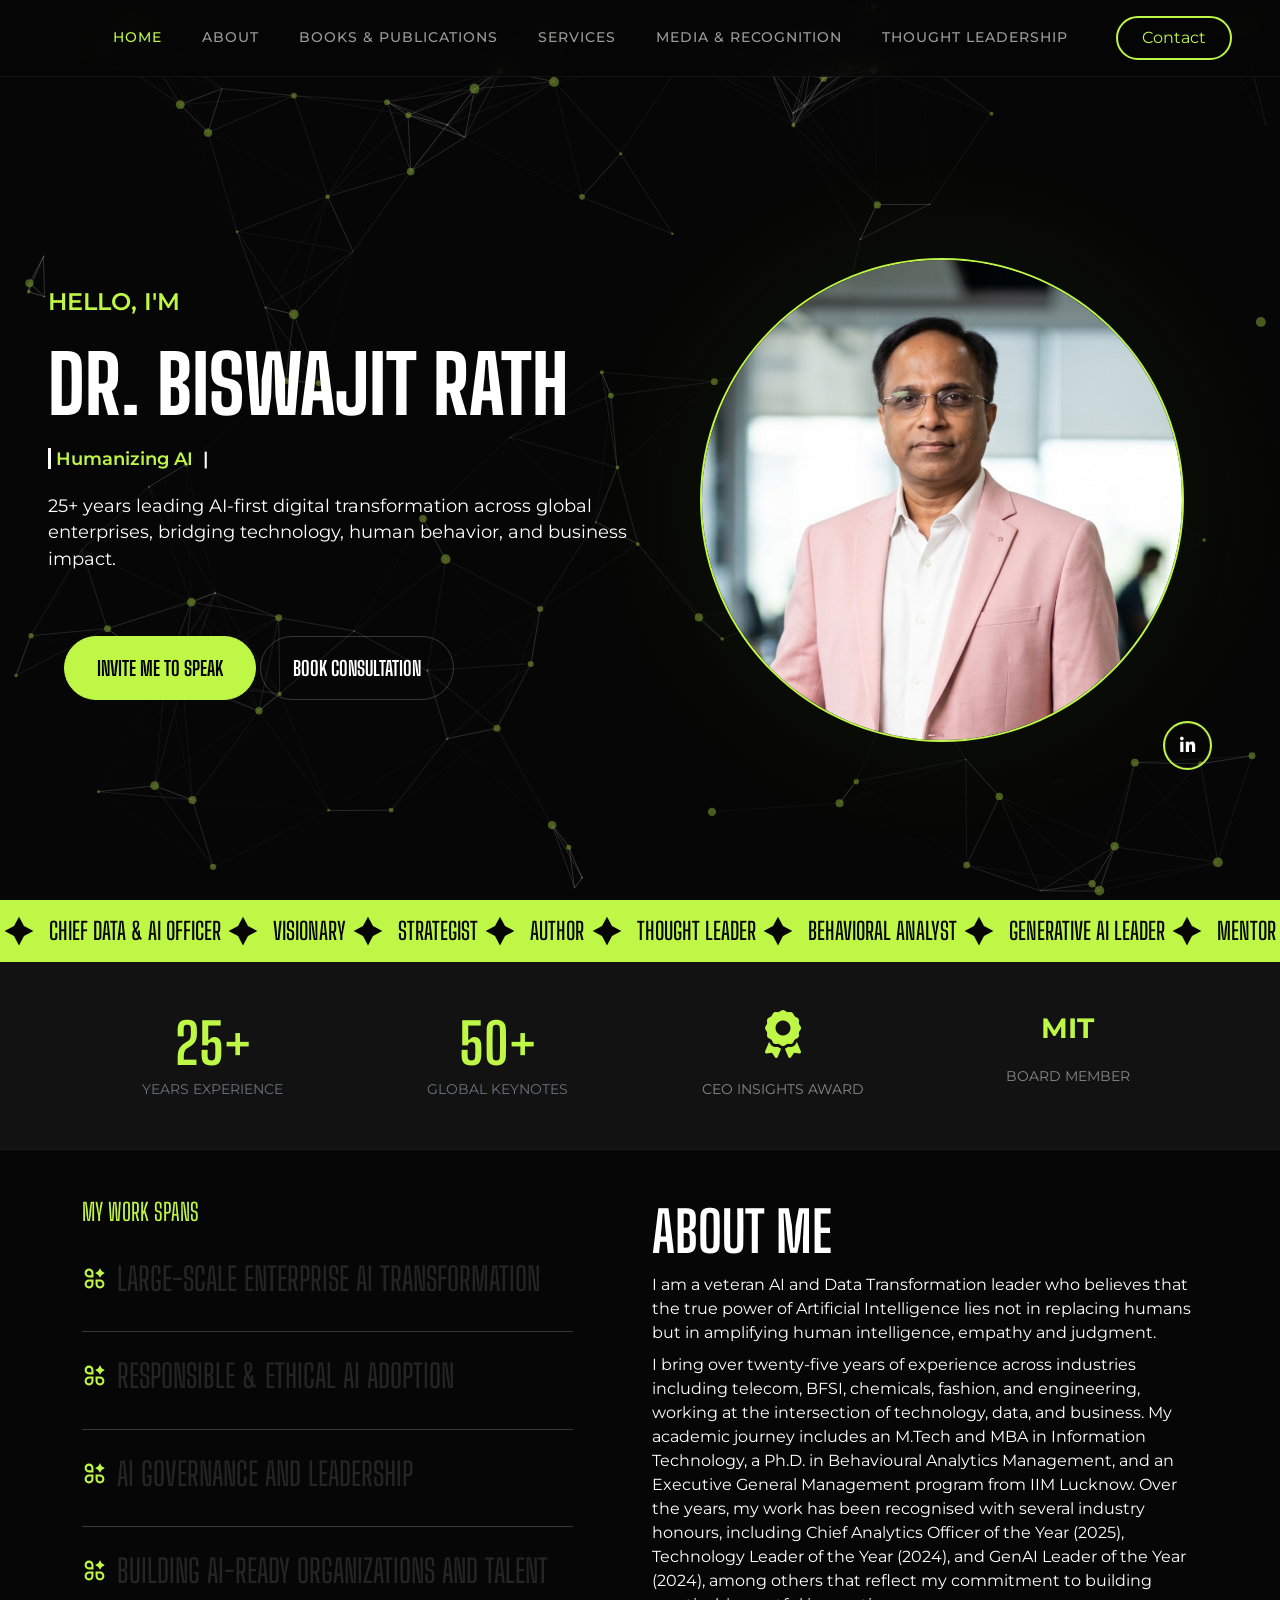
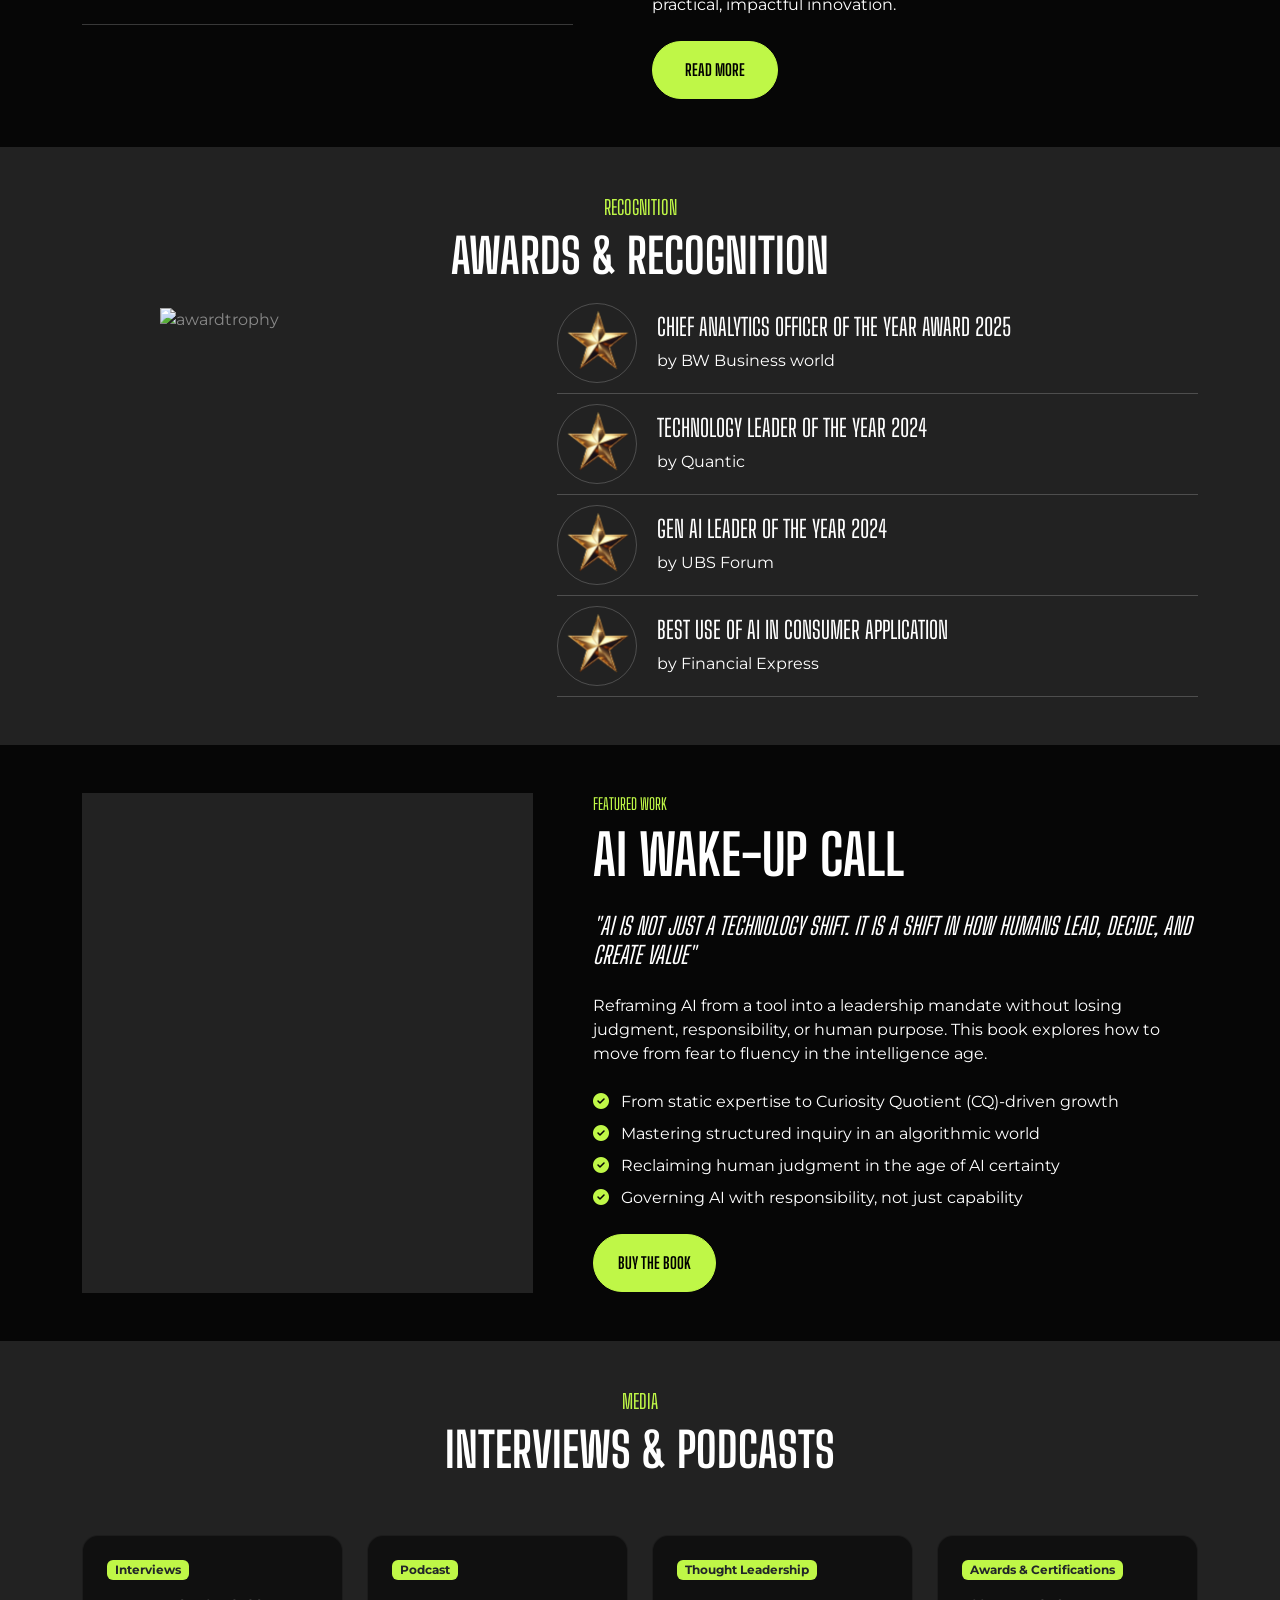
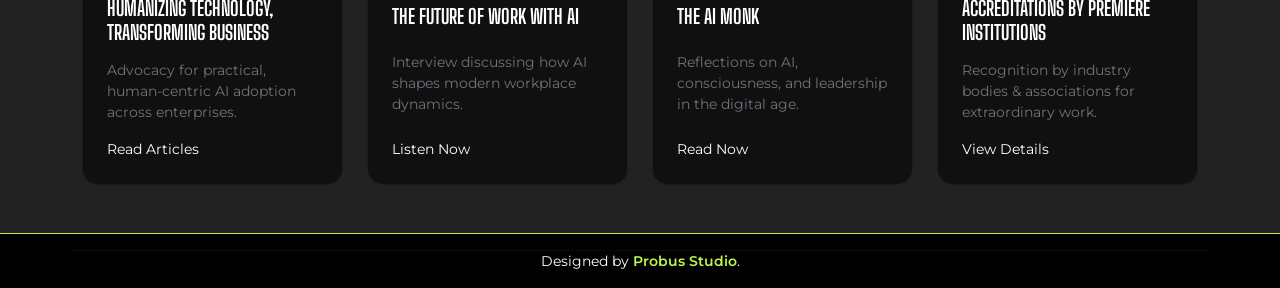
==== commit 6a5612be: "menu bar changes" ====
--- a/index.html
+++ b/index.html
@@ -34,13 +34,13 @@
 
     <!-- Navigation -->
     <nav class="navbar navbar-expand-lg" data-aos="fade-down">
-        <div class="container-fluid px-lg-5 d-flex justify-content-end">
-
-            <button class="navbar-toggler order-1 order-lg-2 ms-auto" type="button" data-bs-toggle="collapse" data-bs-target="#navbarNav">
+        <div class="container-fluid px-lg-5 ">
+
+            <button class="navbar-toggler ms-auto" type="button" data-bs-toggle="collapse" data-bs-target="#navbarNav">
                 <span class="fa fa-bars text-white"></span>
             </button>
-            <div class="collapse navbar-collapse justify-content-end order-2 order-lg-1" id="navbarNav">
-                <ul class="navbar-nav align-items-center gap-4">
+            <div class="collapse navbar-collapse justify-content-end " id="navbarNav">
+                <ul class="navbar-nav align-items-center gap-4 text-center text-lg-start">
                     <li class="nav-item"><a class="nav-link  btnpress" href="index.html">Home</a></li>
                     <li class="nav-item"><a class="nav-link btnpress" href="about.html">About</a></li>
                     <li class="nav-item"><a class="nav-link btnpress" href="publication.html">Books & Publications</a>
--- a/css/style.css
+++ b/css/style.css
@@ -130,6 +130,7 @@
 .navbar-toggler-icon {
     filter: invert(1);
 }
+
 
 /* Nav links */
 .nav-link {
@@ -235,6 +236,25 @@
     width: 100%;
   }
 
+
+   .navbar-collapse {
+    background: #000; /* or your bg */
+    padding: 20px;
+  }
+
+  .navbar-nav {
+    gap: 15px;
+  }
+
+  .dropdown-menu {
+    background: transparent;
+    border: none;
+  }
+
+  .dropdown-item {
+    color: #fff;
+  }
+
   
 
   /* Dropdown items spacing */
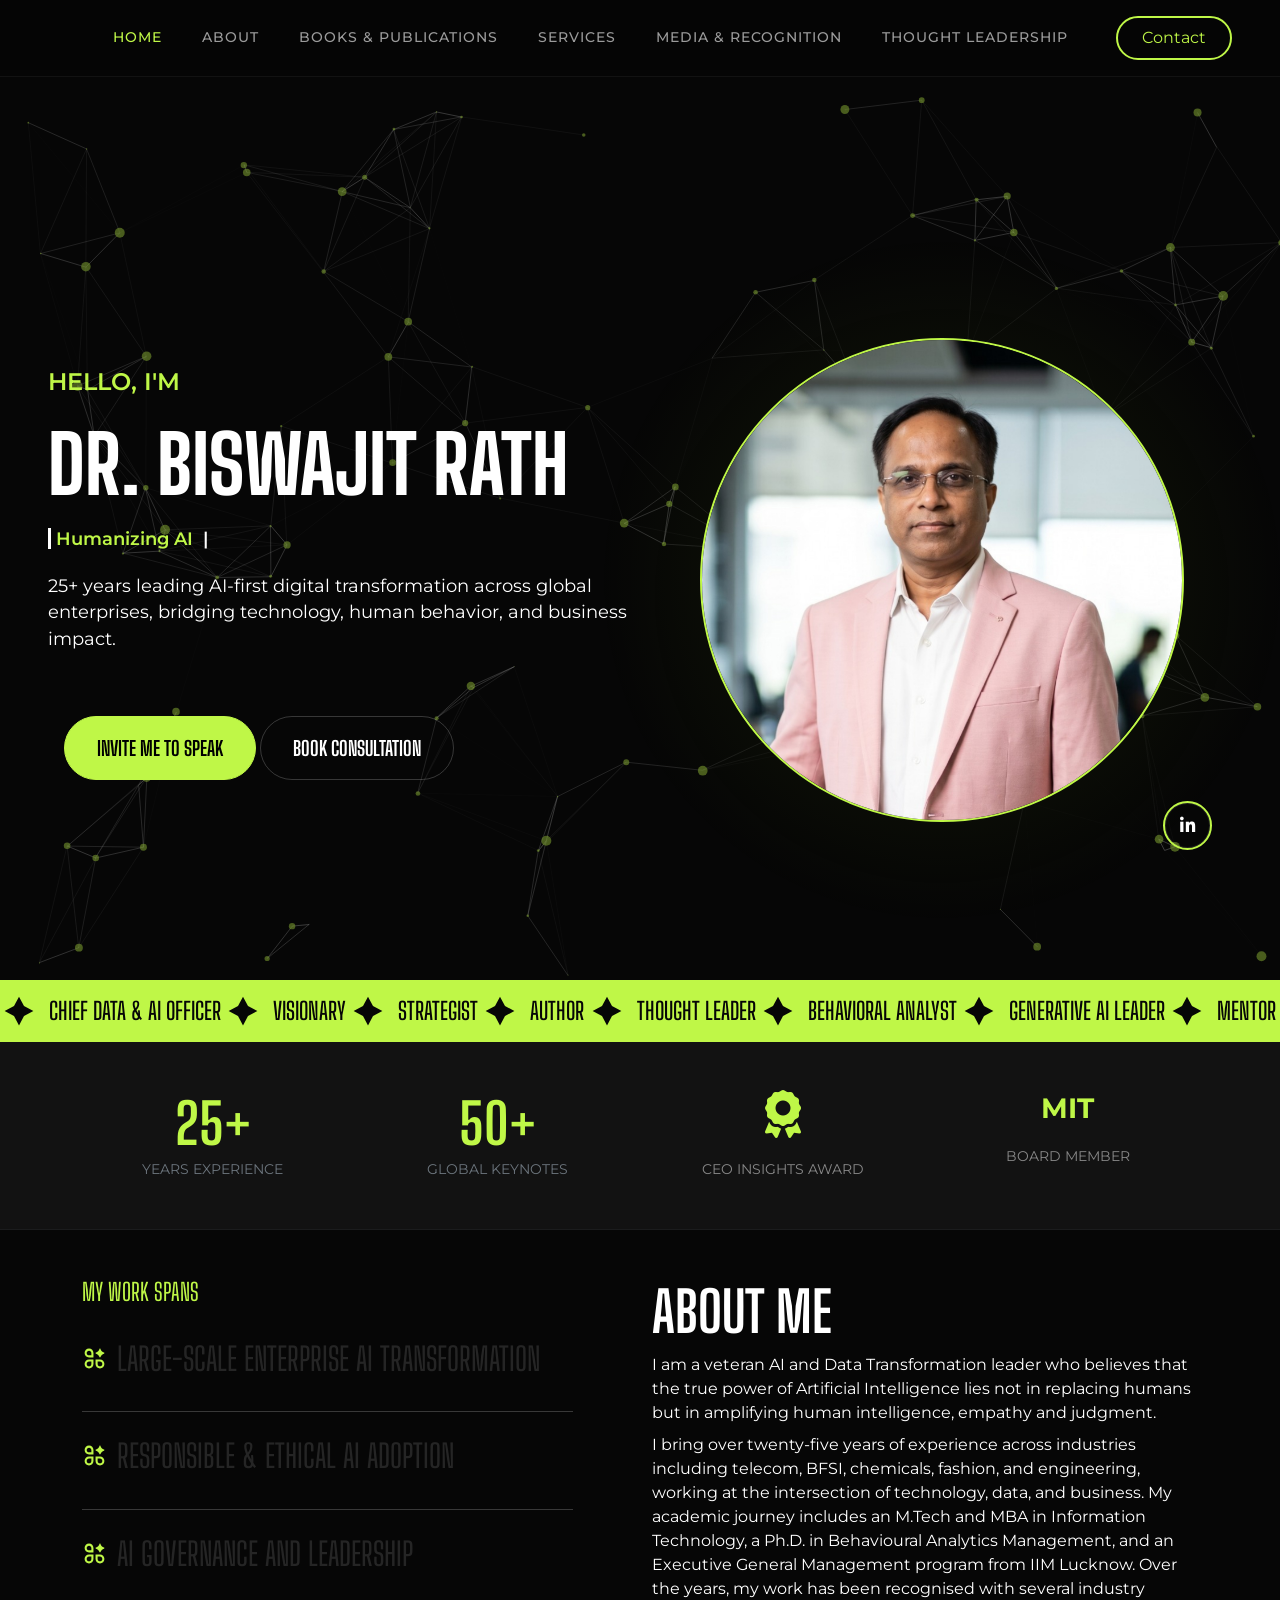
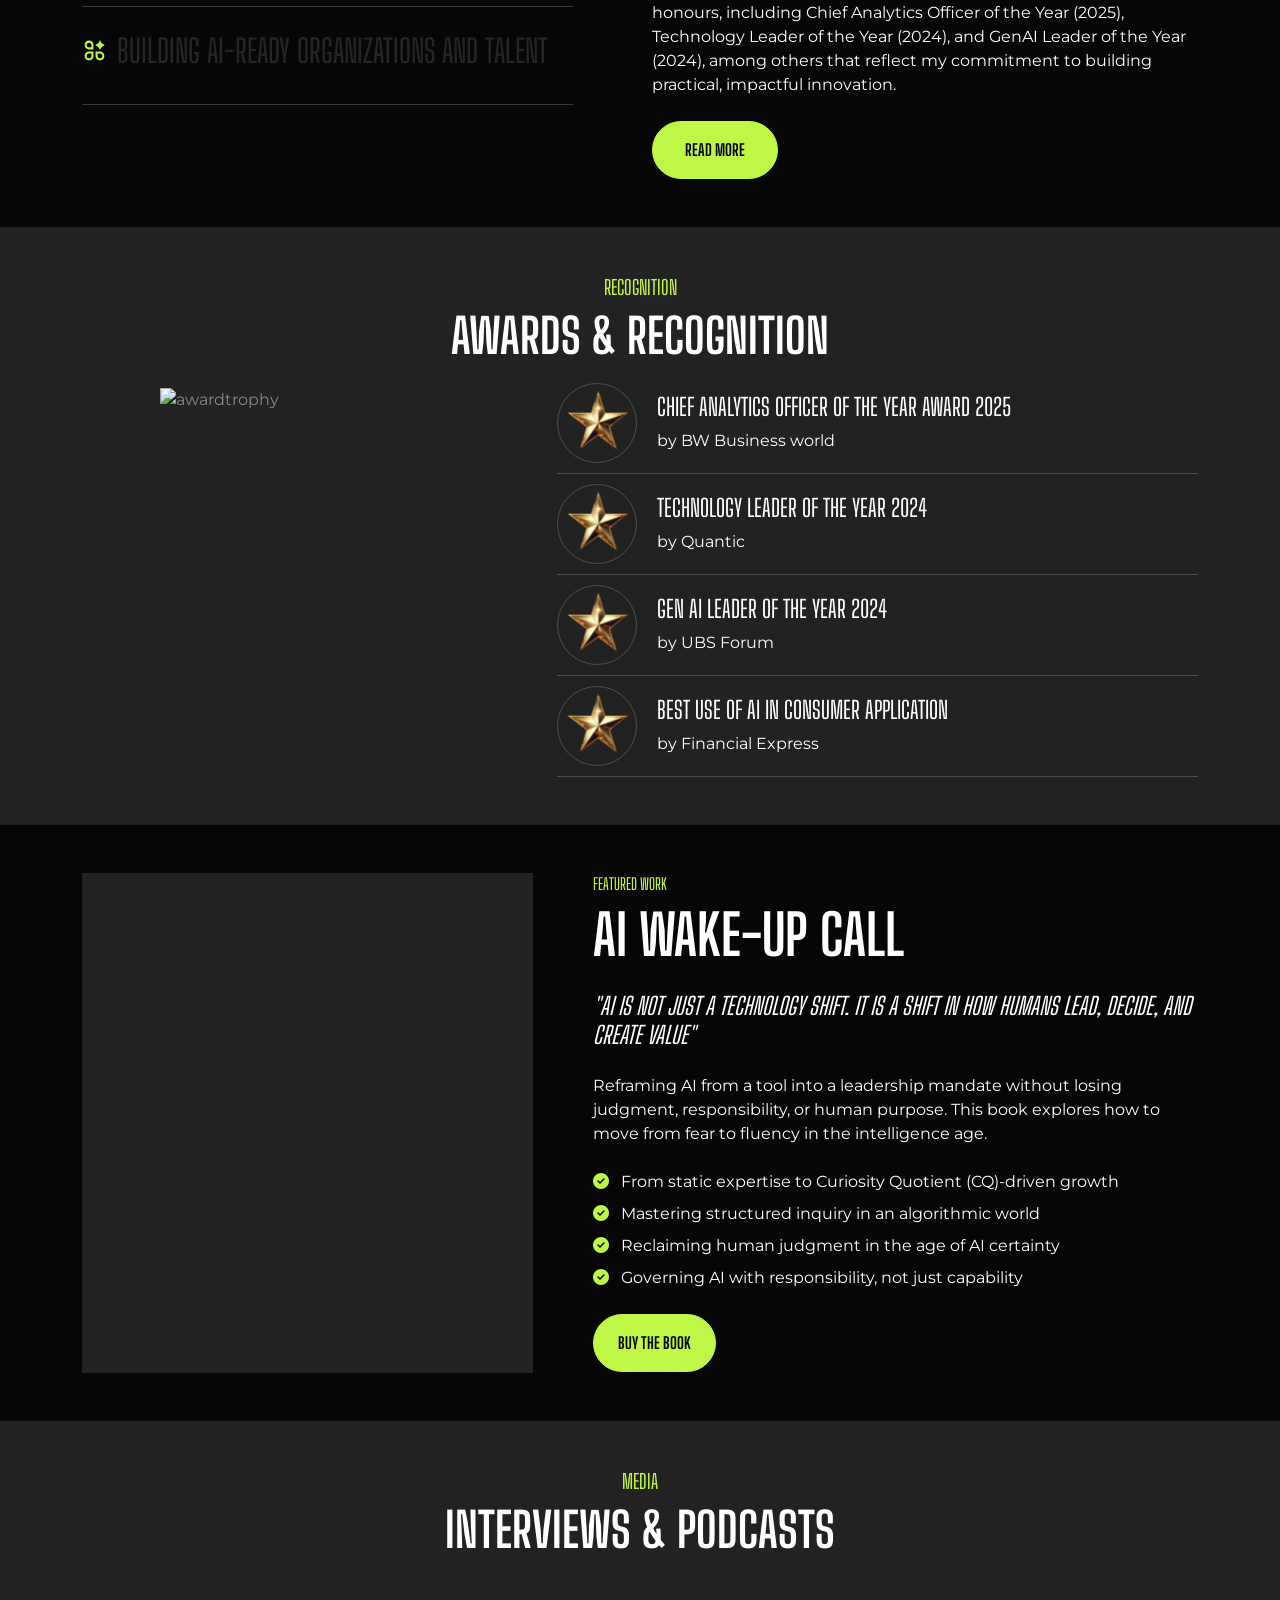
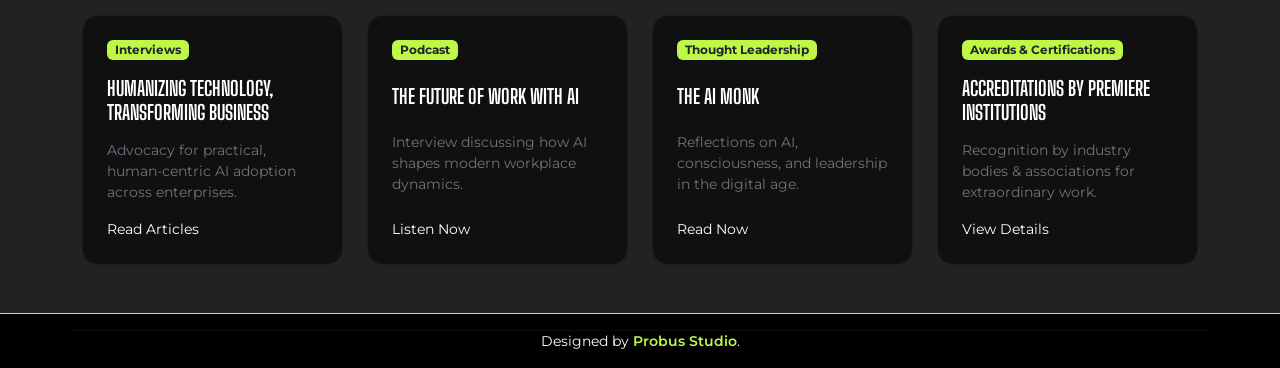
==== commit 35bca214: "menubar" ====
--- a/index.html
+++ b/index.html
@@ -166,6 +166,9 @@
             });
 
         });
+
+
+        
     </script>
     <script>
         document.addEventListener("DOMContentLoaded", function () {
@@ -183,6 +186,17 @@
             handleResize(); // first run
             window.addEventListener("resize", handleResize);
         });
+    </script>
+    <script>
+     window.addEventListener("scroll", function () {
+    const navbar = document.querySelector(".navbar");
+
+    if (window.scrollY > 50) {
+        navbar.classList.add("scrolled");
+    } else {
+        navbar.classList.remove("scrolled");
+    }
+});
     </script>
 
     <!-- Hero Section -->
--- a/css/style.css
+++ b/css/style.css
@@ -113,12 +113,18 @@
 .navbar {
     position: fixed;
     top: 0;
+    left: 0;
     width: 100%;
-    z-index: 1030;
-    background: rgba(6, 6, 6, 0.7);
+    z-index: 9999; 
+    background: rgba(6, 6, 6, 0.85);
     backdrop-filter: blur(10px);
     padding: 1rem 0;
     border-bottom: 1px solid rgba(255, 255, 255, 0.05);
+     transform: translateY(0) !important;
+}
+
+body {
+    padding-top: 80px; 
 }
 
 /* Toggle button */
@@ -130,7 +136,6 @@
 .navbar-toggler-icon {
     filter: invert(1);
 }
-
 
 /* Nav links */
 .nav-link {
@@ -163,23 +168,27 @@
 /* RESET dropdown properly */
 .dropdown-menu {
   display: none;
+  position: absolute;
+  background: #0a0a0a;
+  border-radius: 12px;
+  padding: 10px;
+  min-width: 240px;
   opacity: 0;
   visibility: hidden;
   transform: translateY(10px);
   transition: all 0.3s ease;
-  background: #0a0a0a;
-  border-radius: 12px;
-  padding: 10px;
-}
-
-/* SHOW when active */
+}
+
 .dropdown-menu.show {
   display: block;
   opacity: 1;
   visibility: visible;
   transform: translateY(0);
 }
-
+.navbar.scrolled {
+    background: rgba(6, 6, 6, 0.95);
+    box-shadow: 0 4px 20px rgba(0,0,0,0.4);
+}
 
 /* Desktop hover */
 @media (min-width: 992px) {
@@ -188,33 +197,19 @@
     opacity: 1;
     visibility: visible;
     transform: translateY(0);
+    margin-top: 0;
   }
-}
-
-/* Mobile fix */
-@media (max-width: 991px) {
-  .dropdown-menu {
-    background: transparent;
-    border: none;
-    padding-left: 10px;
-  }
-}
-
-
-/* Desktop hover dropdown */
-@media (min-width: 992px) {
-  .navbar .dropdown:hover .dropdown-menu {
-    opacity: 1;
-    visibility: visible;
-    transform: translateY(0);
-    display: block;
-  }
-}
+
+   
+}
+
+
+
 
 /* Mobile dropdown fix */
 @media (max-width: 991px) {
 
-     .navbar-nav {
+    .navbar-nav {
     text-align: center;
     gap: 18px !important;
     padding-top: 20px;
@@ -236,27 +231,6 @@
     width: 100%;
   }
 
-
-   .navbar-collapse {
-    background: #000; /* or your bg */
-    padding: 20px;
-  }
-
-  .navbar-nav {
-    gap: 15px;
-  }
-
-  .dropdown-menu {
-    background: transparent;
-    border: none;
-  }
-
-  .dropdown-item {
-    color: #fff;
-  }
-
-  
-
   /* Dropdown items spacing */
   .dropdown-item {
     padding: 8px 0;
@@ -269,14 +243,17 @@
     margin-top: 10px;
   }
 
-
-  .dropdown-menu {
+ .dropdown-menu {
    
     position: static;   /* mobile मध्ये absolute नको */
     display: none;
     opacity: 1;
     visibility: visible;
     transform: none;
+
+    background: transparent;
+    border: none;
+    padding-left: 10px;
   }
 
   .dropdown-menu.show {
@@ -289,6 +266,11 @@
    .dropdown.show .dropdown-toggle::after {
     transform: rotate(180deg);
   }
+
+   .navbar-collapse {
+    max-height: 80vh;
+    overflow-y: auto;
+  }
 }
 
 
@@ -320,42 +302,8 @@
 
 
 
-/* navbar dropdown */
-/* Show dropdown on hover (desktop only) */
-@media (min-width: 992px) {
-  .navbar .dropdown:hover .dropdown-menu {
-    display: block;
-    margin-top: 0;
-    opacity: 1;
-    visibility: visible;
-    transform: translateY(0);
-  }
-}
-
-/* Initial hidden state */
-.dropdown-menu {
-  display: none;   /* 🔥 IMPORTANT */
-  position: absolute; /* desktop साठी */
-  opacity: 0;
-  visibility: hidden;
-  transform: translateY(10px);
-  transition: all 0.3s ease;
-}
-
-.dropdown-menu.show {
-  display: block;
-  opacity: 1;
-  visibility: visible;
-}
-
-/* Premium styling */
-.dropdown-menu {
-  background: #0a0a0a;
-  border: 1px solid rgba(255,255,255,0.05);
-  border-radius: 12px;
-  padding: 10px;
-  min-width: 240px;
-}
+
+
 
 /* Items */
 .dropdown-item {
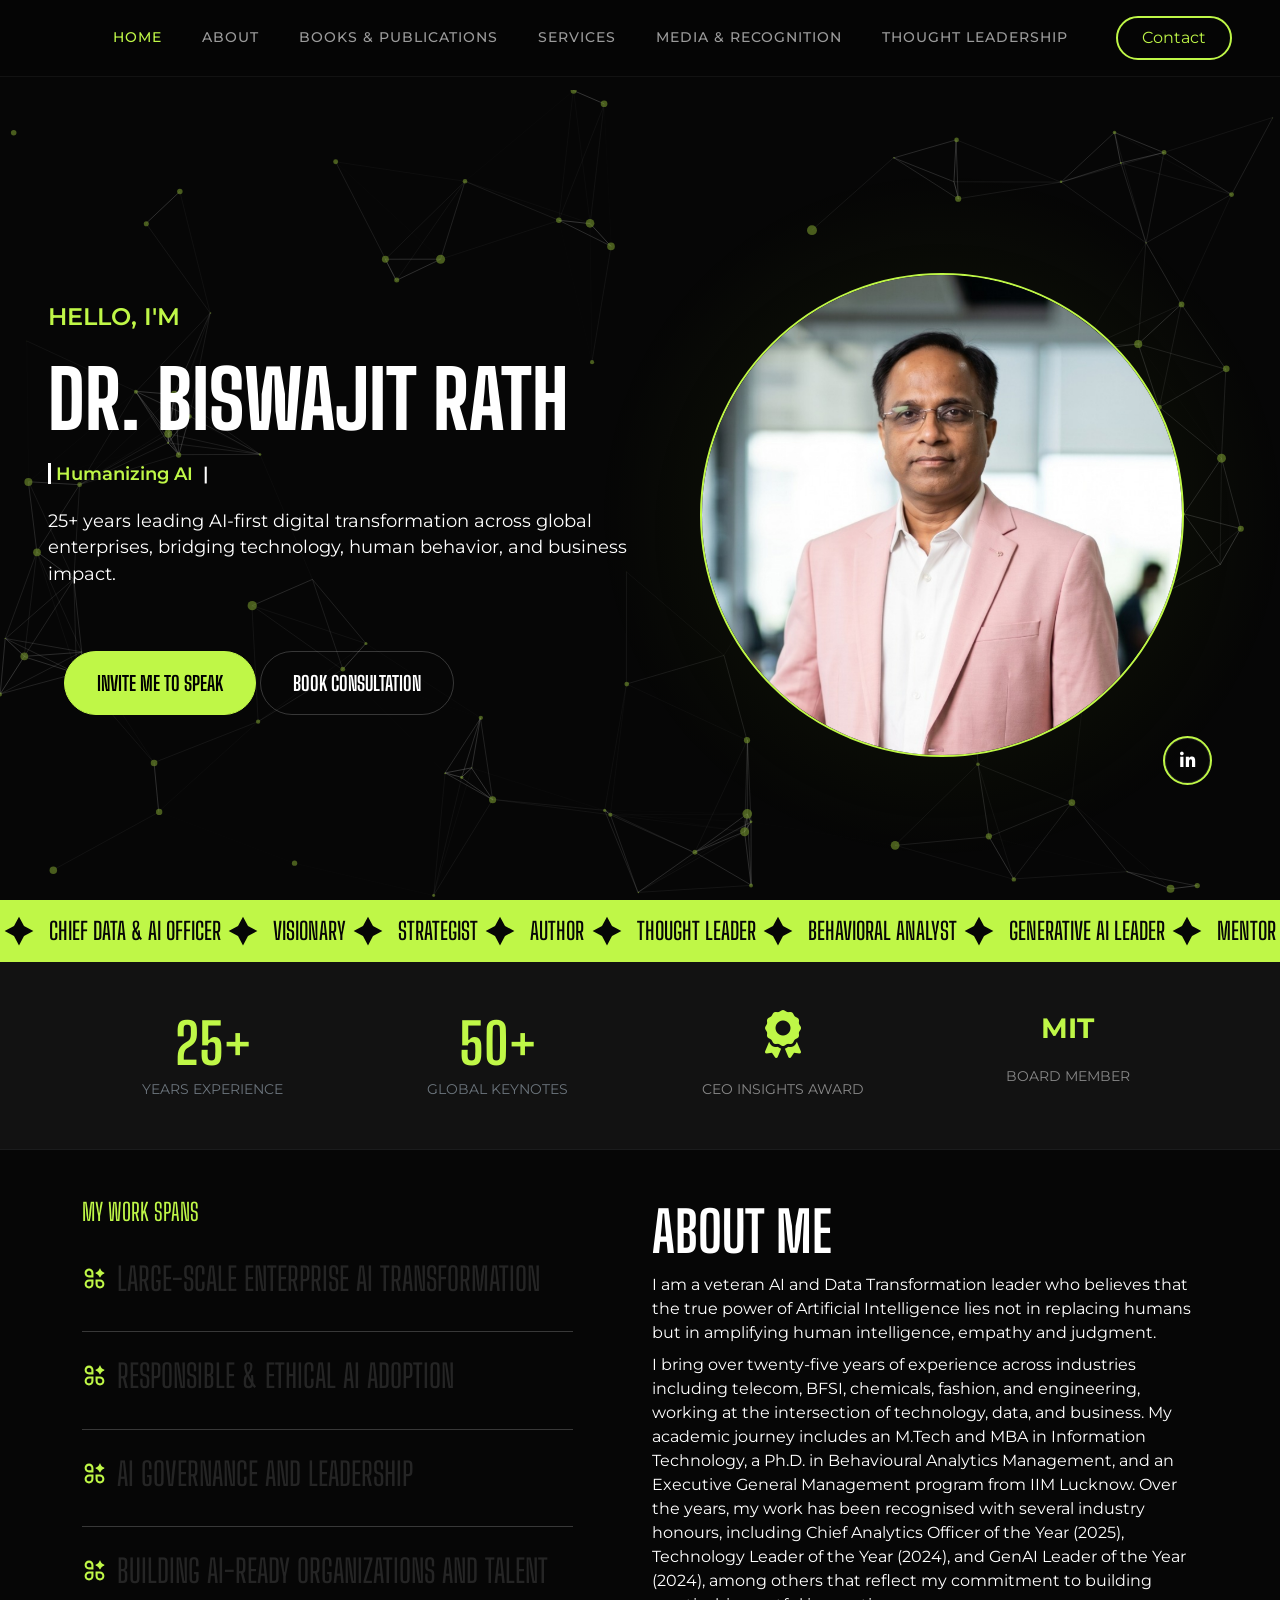
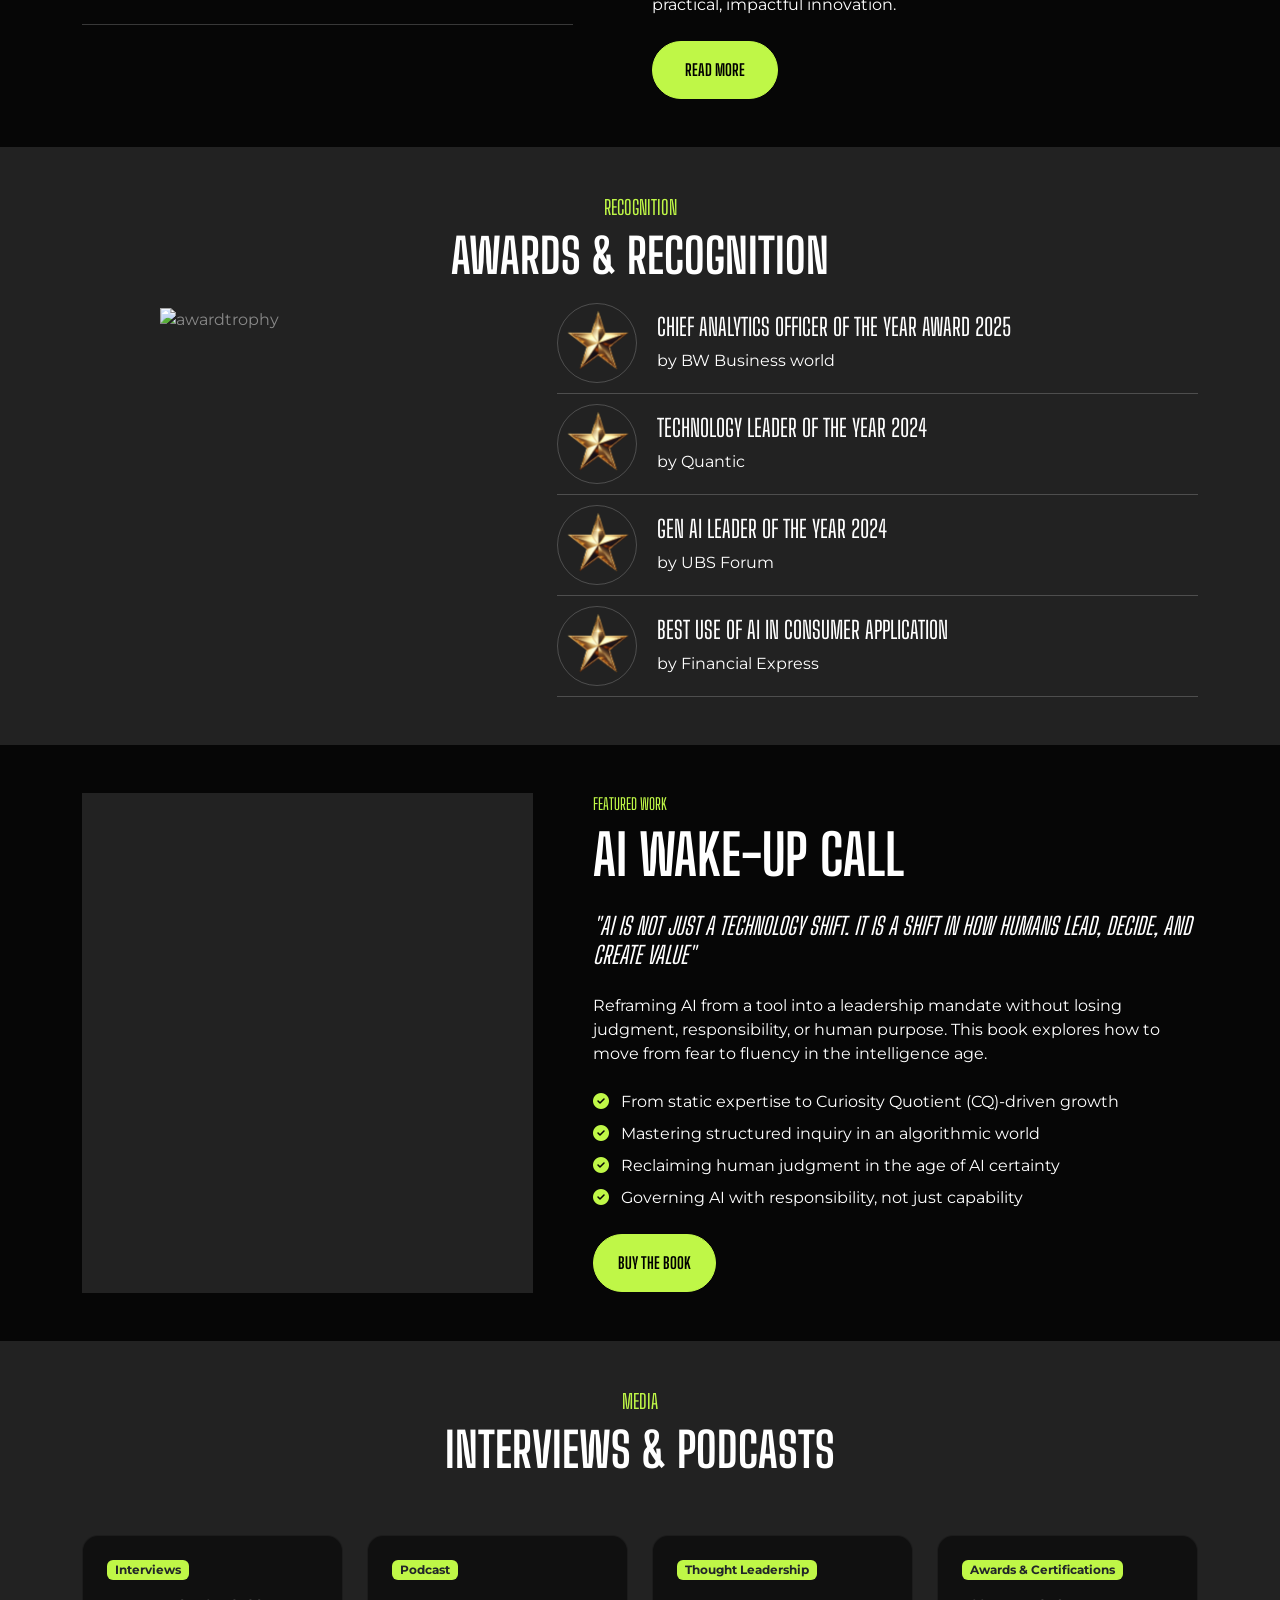
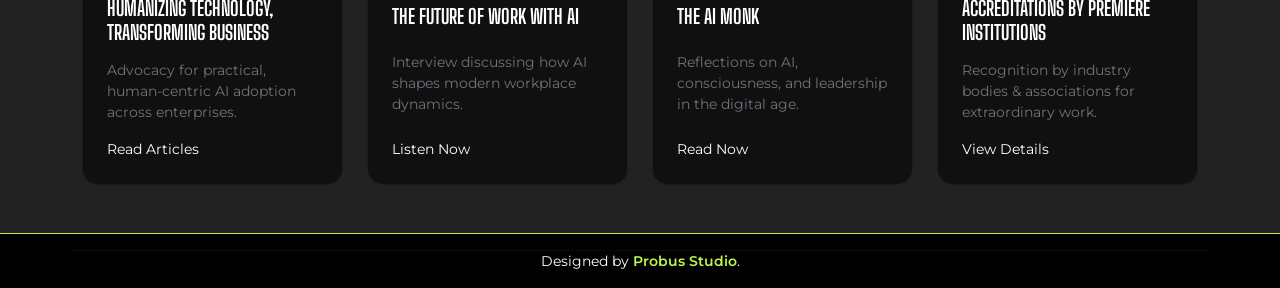
==== commit 8bb3b93f: "navbar issue" ====
--- a/index.html
+++ b/index.html
@@ -33,171 +33,159 @@
 <body>
 
     <!-- Navigation -->
-    <nav class="navbar navbar-expand-lg" data-aos="fade-down">
-        <div class="container-fluid px-lg-5 ">
-
-            <button class="navbar-toggler ms-auto" type="button" data-bs-toggle="collapse" data-bs-target="#navbarNav">
-                <span class="fa fa-bars text-white"></span>
-            </button>
-            <div class="collapse navbar-collapse justify-content-end " id="navbarNav">
-                <ul class="navbar-nav align-items-center gap-4 text-center text-lg-start">
-                    <li class="nav-item"><a class="nav-link  btnpress" href="index.html">Home</a></li>
-                    <li class="nav-item"><a class="nav-link btnpress" href="about.html">About</a></li>
-                    <li class="nav-item"><a class="nav-link btnpress" href="publication.html">Books & Publications</a>
-                    </li>
-                    <li class="nav-item dropdown">
-                        <a class="nav-link dropdown-toggle btnpress" href="services.html" id="servicesDropdown">
-                            Services
-                        </a>
-
-                        <ul class="dropdown-menu">
-                            <li>
-                                <a class="dropdown-item" href="#board">
-                                    Board & Advisory Roles
-                                </a>
-                            </li>
-                            <li>
-                                <a class="dropdown-item" href="#Ai">
-                                    AI Strategy & Transformation Advisor
-                                </a>
-                            </li>
-
-                            <li>
-                                <a class="dropdown-item" href="#coaching">
-                                    Executive Coaching & Mentoring
-                                </a>
-                            </li>
-
-                            <li>
-                                <a class="dropdown-item" href="#academic">
-                                    Academic & Institutional Engagements
-                                </a>
-                            </li>
-
-                            <li>
-                                <a class="dropdown-item" href="#workshops">
-                                    Speaking Engagements & Workshops
-                                </a>
-                            </li>
-
-                            <li>
-                                <a class="dropdown-item" href="#startup">
-                                    Startup Mentorship
-                                </a>
-                            </li>
-                        </ul>
-                    </li>
-
-                    <li class="nav-item"><a class="nav-link btnpress" href="media.html">Media & Recognition</a></li>
-                    <li class="nav-item"><a class="nav-link btnpress" href="thought.html">Thought Leadership</a></li>
-                    <li class="nav-item ms-lg-3">
-                        <a href="contact.html" class="btn btn-contact btnpress">Contact</a>
-                    </li>
-                </ul>
-            </div>
-        </div>
-    </nav>
-
-    <script>
-        document.addEventListener("DOMContentLoaded", function () {
-
-            const dropdownToggle = document.querySelector("#servicesDropdown");
-
-            if (dropdownToggle) {
-
-                let clickCount = 0;
-
-                dropdownToggle.addEventListener("click", function (e) {
-
-                    if (window.innerWidth < 992) {
-
-                        const parent = this.parentElement;
-                        const menu = this.nextElementSibling;
-
-                        clickCount++;
-
-                        if (clickCount === 1) {
-                            // 👉 First click → open dropdown
-                            e.preventDefault();
-                            parent.classList.add("show");
-                            menu.classList.add("show");
-
-                        } else if (clickCount === 2) {
-                            // 👉 Second click → close dropdown
-                            e.preventDefault();
-                            parent.classList.remove("show");
-                            menu.classList.remove("show");
-
-                        } else {
-                            // 👉 Third click → redirect
-                            window.location.href = this.getAttribute("href");
-                            clickCount = 0;
-                        }
-                    }
-                });
-
-                // 👉 Outside click → reset everything
-                document.addEventListener("click", function (e) {
-                    const parent = dropdownToggle.parentElement;
-                    const menu = dropdownToggle.nextElementSibling;
-
-                    if (!parent.contains(e.target)) {
-                        parent.classList.remove("show");
-                        menu.classList.remove("show");
-                        clickCount = 0;
-                    }
-                });
-            }
-        });</script>
-    <script>
-        document.addEventListener("DOMContentLoaded", function () {
-
-            const links = document.querySelectorAll(".nav-link");
-            const currentPath = window.location.pathname.split("/").pop();
-
-            links.forEach(link => {
-                const linkPath = link.getAttribute("href");
-
-                if (linkPath === currentPath) {
-                    link.classList.add("active");
+   <nav class="navbar navbar-expand-lg" data-aos="fade-down">
+    <div class="container-fluid px-lg-5 d-flex justify-content-end">
+
+      <button class="navbar-toggler order-1 order-lg-2 ms-auto" type="button" data-bs-toggle="collapse" data-bs-target="#navbarNav">
+        <span class="fa fa-bars text-white"></span>
+      </button>
+      <div class="collapse navbar-collapse justify-content-end order-2 order-lg-1" id="navbarNav">
+        <ul class="navbar-nav align-items-center gap-4">
+          <li class="nav-item"><a class="nav-link active btnpress" href="index.html">Home</a></li>
+          <li class="nav-item"><a class="nav-link btnpress" href="about.html">About</a></li>
+          <li class="nav-item"><a class="nav-link btnpress" href="publication.html">Books & Publications</a>
+          </li>
+          <li class="nav-item dropdown">
+            <a class="nav-link dropdown-toggle btnpress" href="services.html" id="servicesDropdown">
+              Services
+            </a>
+
+            <ul class="dropdown-menu">
+              <li>
+                <a class="dropdown-item" href="#board">
+                  Board & Advisory Roles
+                </a>
+              </li>
+              <li>
+                <a class="dropdown-item" href="#Ai">
+                  AI Strategy & Transformation Advisor
+                </a>
+              </li>
+
+              <li>
+                <a class="dropdown-item" href="#coaching">
+                  Executive Coaching & Mentoring
+                </a>
+              </li>
+
+              <li>
+                <a class="dropdown-item" href="#academic">
+                  Academic & Institutional Engagements
+                </a>
+              </li>
+
+              <li>
+                <a class="dropdown-item" href="#workshops">
+                  Speaking Engagements & Workshops
+                </a>
+              </li>
+
+              <li>
+                <a class="dropdown-item" href="#startup">
+                  Startup Mentorship
+                </a>
+              </li>
+            </ul>
+          </li>
+
+          <li class="nav-item"><a class="nav-link btnpress" href="media.html">Media & Recognition</a></li>
+          <li class="nav-item"><a class="nav-link btnpress" href="thought.html">Thought Leadership</a></li>
+          <li class="nav-item ms-lg-3">
+            <a href="contact.html" class="btn btn-contact btnpress">Contact</a>
+          </li>
+        </ul>
+      </div>
+    </div>
+  </nav>
+
+     <script>
+   document.addEventListener("DOMContentLoaded", function () {
+
+    const dropdownToggle = document.querySelector("#servicesDropdown");
+
+    if (dropdownToggle) {
+
+        let clickCount = 0;
+
+        dropdownToggle.addEventListener("click", function (e) {
+
+            if (window.innerWidth < 992) {
+
+                const parent = this.parentElement;
+                const menu = this.nextElementSibling;
+
+                clickCount++;
+
+                if (clickCount === 1) {
+                    // 👉 First click → open dropdown
+                    e.preventDefault();
+                    parent.classList.add("show");
+                    menu.classList.add("show");
+
+                } else if (clickCount === 2) {
+                    // 👉 Second click → close dropdown
+                    e.preventDefault();
+                    parent.classList.remove("show");
+                    menu.classList.remove("show");
+
                 } else {
-                    link.classList.remove("active");
-                }
-            });
-
-        });
-
-
-        
-    </script>
-    <script>
-        document.addEventListener("DOMContentLoaded", function () {
-
-            const dropdownToggle = document.querySelector("#servicesDropdown");
-
-            function handleResize() {
-                if (window.innerWidth < 992) {
-                    dropdownToggle.classList.add("dropdown-toggle");
-                } else {
-                    dropdownToggle.classList.remove("dropdown-toggle");
+                    // 👉 Third click → redirect
+                    window.location.href = this.getAttribute("href");
+                    clickCount = 0;
                 }
             }
-
-            handleResize(); // first run
-            window.addEventListener("resize", handleResize);
         });
-    </script>
-    <script>
-     window.addEventListener("scroll", function () {
-    const navbar = document.querySelector(".navbar");
-
-    if (window.scrollY > 50) {
-        navbar.classList.add("scrolled");
-    } else {
-        navbar.classList.remove("scrolled");
+
+        // 👉 Outside click → reset everything
+        document.addEventListener("click", function (e) {
+            const parent = dropdownToggle.parentElement;
+            const menu = dropdownToggle.nextElementSibling;
+
+            if (!parent.contains(e.target)) {
+                parent.classList.remove("show");
+                menu.classList.remove("show");
+                clickCount = 0;
+            }
+        });
     }
+});</script>
+
+   <script>
+    document.addEventListener("DOMContentLoaded", function () {
+
+    const dropdownToggle = document.querySelector("#servicesDropdown");
+
+    function handleResize() {
+        if (window.innerWidth < 992) {
+            dropdownToggle.classList.add("dropdown-toggle");
+        } else {
+            dropdownToggle.classList.remove("dropdown-toggle");
+        }
+    }
+
+    handleResize(); // first run
+    window.addEventListener("resize", handleResize);
 });
-    </script>
+   </script>
+
+   <script>
+document.addEventListener("DOMContentLoaded", function () {
+
+    const links = document.querySelectorAll(".nav-link");
+    const currentPath = window.location.pathname.split("/").pop();
+
+    links.forEach(link => {
+        const linkPath = link.getAttribute("href");
+
+        if (linkPath === currentPath) {
+            link.classList.add("active");
+        } else {
+            link.classList.remove("active");
+        }
+    });
+
+});
+</script>
 
     <!-- Hero Section -->
     <section id="home" class="hero-section position-relative ">
--- a/css/style.css
+++ b/css/style.css
@@ -114,17 +114,31 @@
     position: fixed;
     top: 0;
     left: 0;
+    right: 0;
     width: 100%;
-    z-index: 9999; 
-    background: rgba(6, 6, 6, 0.85);
+    z-index: 9999 !important;
+
+    background: rgba(6, 6, 6, 0.9);
+
+    /* Safari support */
+    -webkit-backdrop-filter: blur(10px);
     backdrop-filter: blur(10px);
+
     padding: 1rem 0;
-    border-bottom: 1px solid rgba(255, 255, 255, 0.05);
-     transform: translateY(0) !important;
+    border-bottom: 1px solid rgba(255,255,255,0.05);
+
+    /* 🔥 IMPORTANT FIX */
+    transform: none !important;
+    will-change: auto;
 }
 
 body {
-    padding-top: 80px; 
+    padding-top: 90px !important; 
+}
+
+html, body {
+    overflow-x: hidden;
+    -webkit-overflow-scrolling: touch;
 }
 
 /* Toggle button */
@@ -339,10 +353,16 @@
 /* Hero Section */
 .hero-section {
     padding-top: 100px;
-    min-height: 100vh;
+  min-height:calc(100vh - 90px);
     display: flex;
     align-items: center;
       overflow: hidden;
+
+       margin-top:0 !important;
+    padding-top:40px !important;
+}
+section:first-of-type{
+   padding-top:40px;
 }
 
 
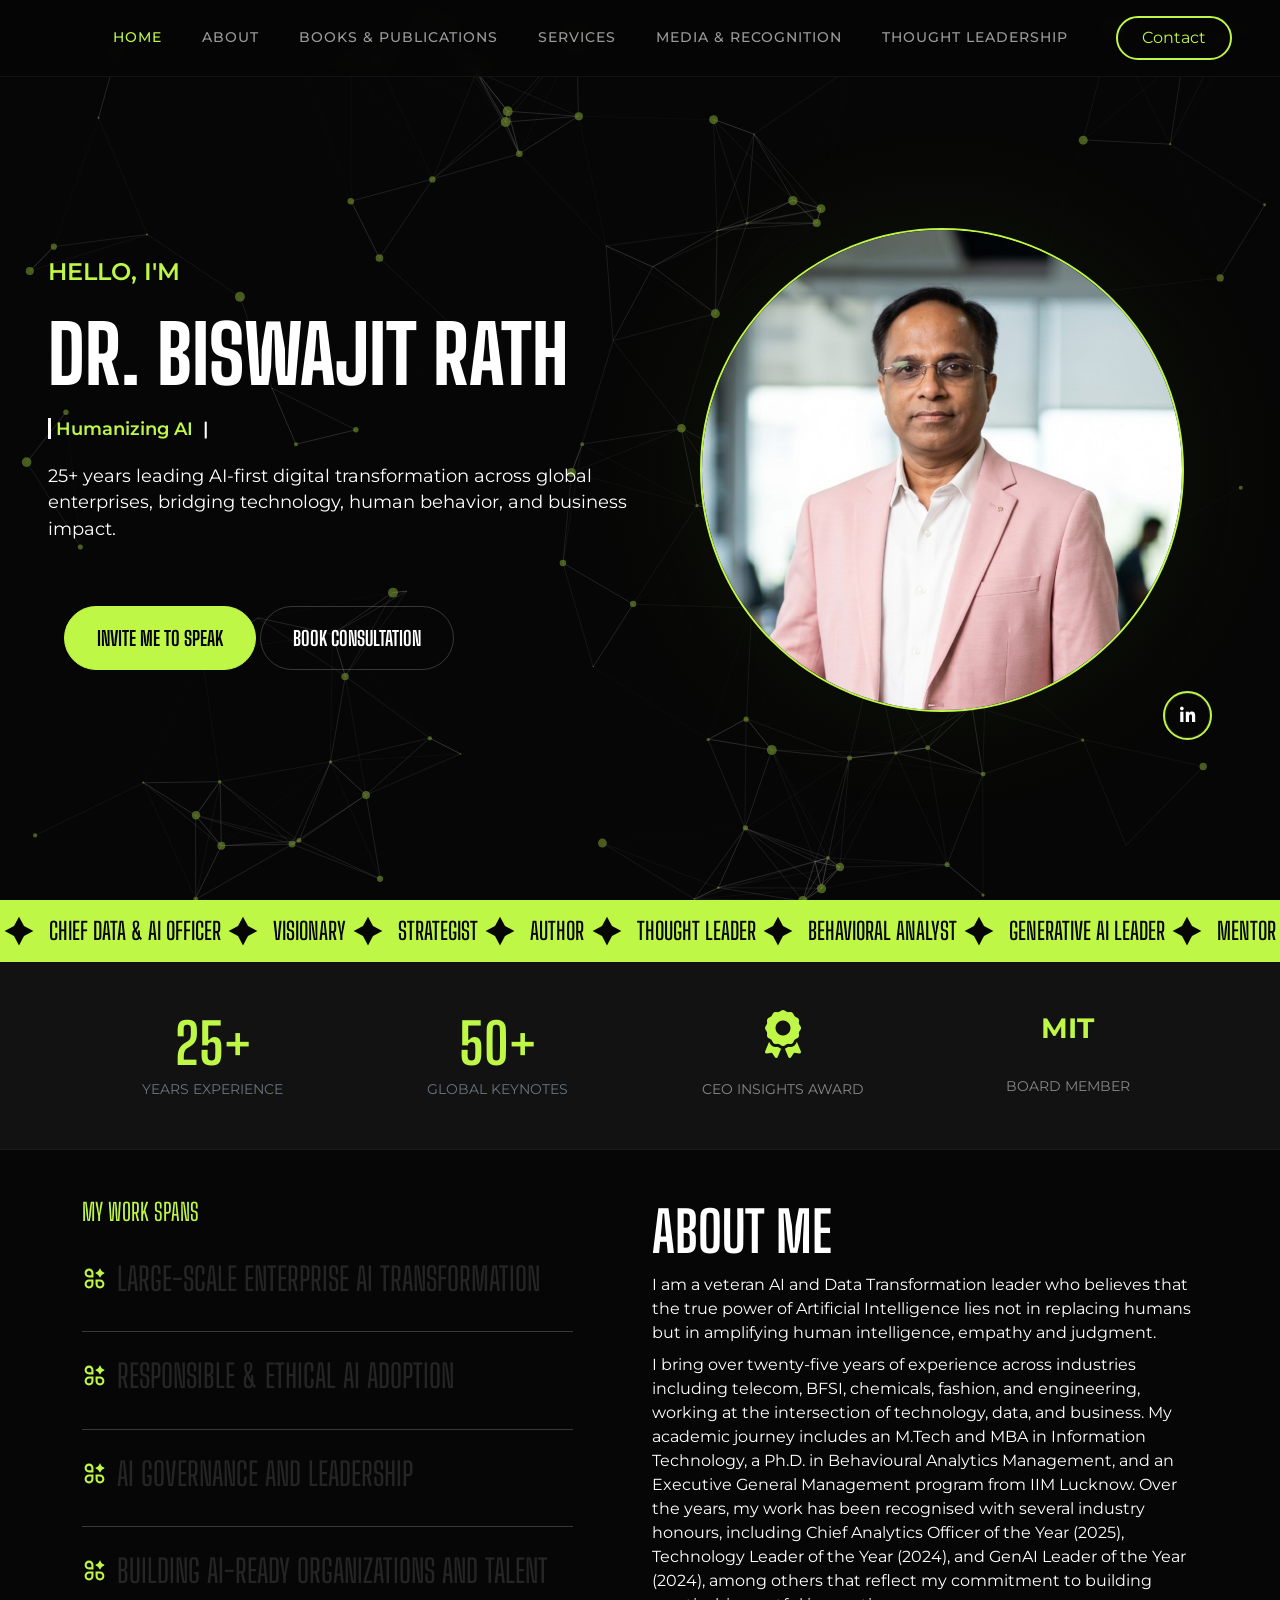
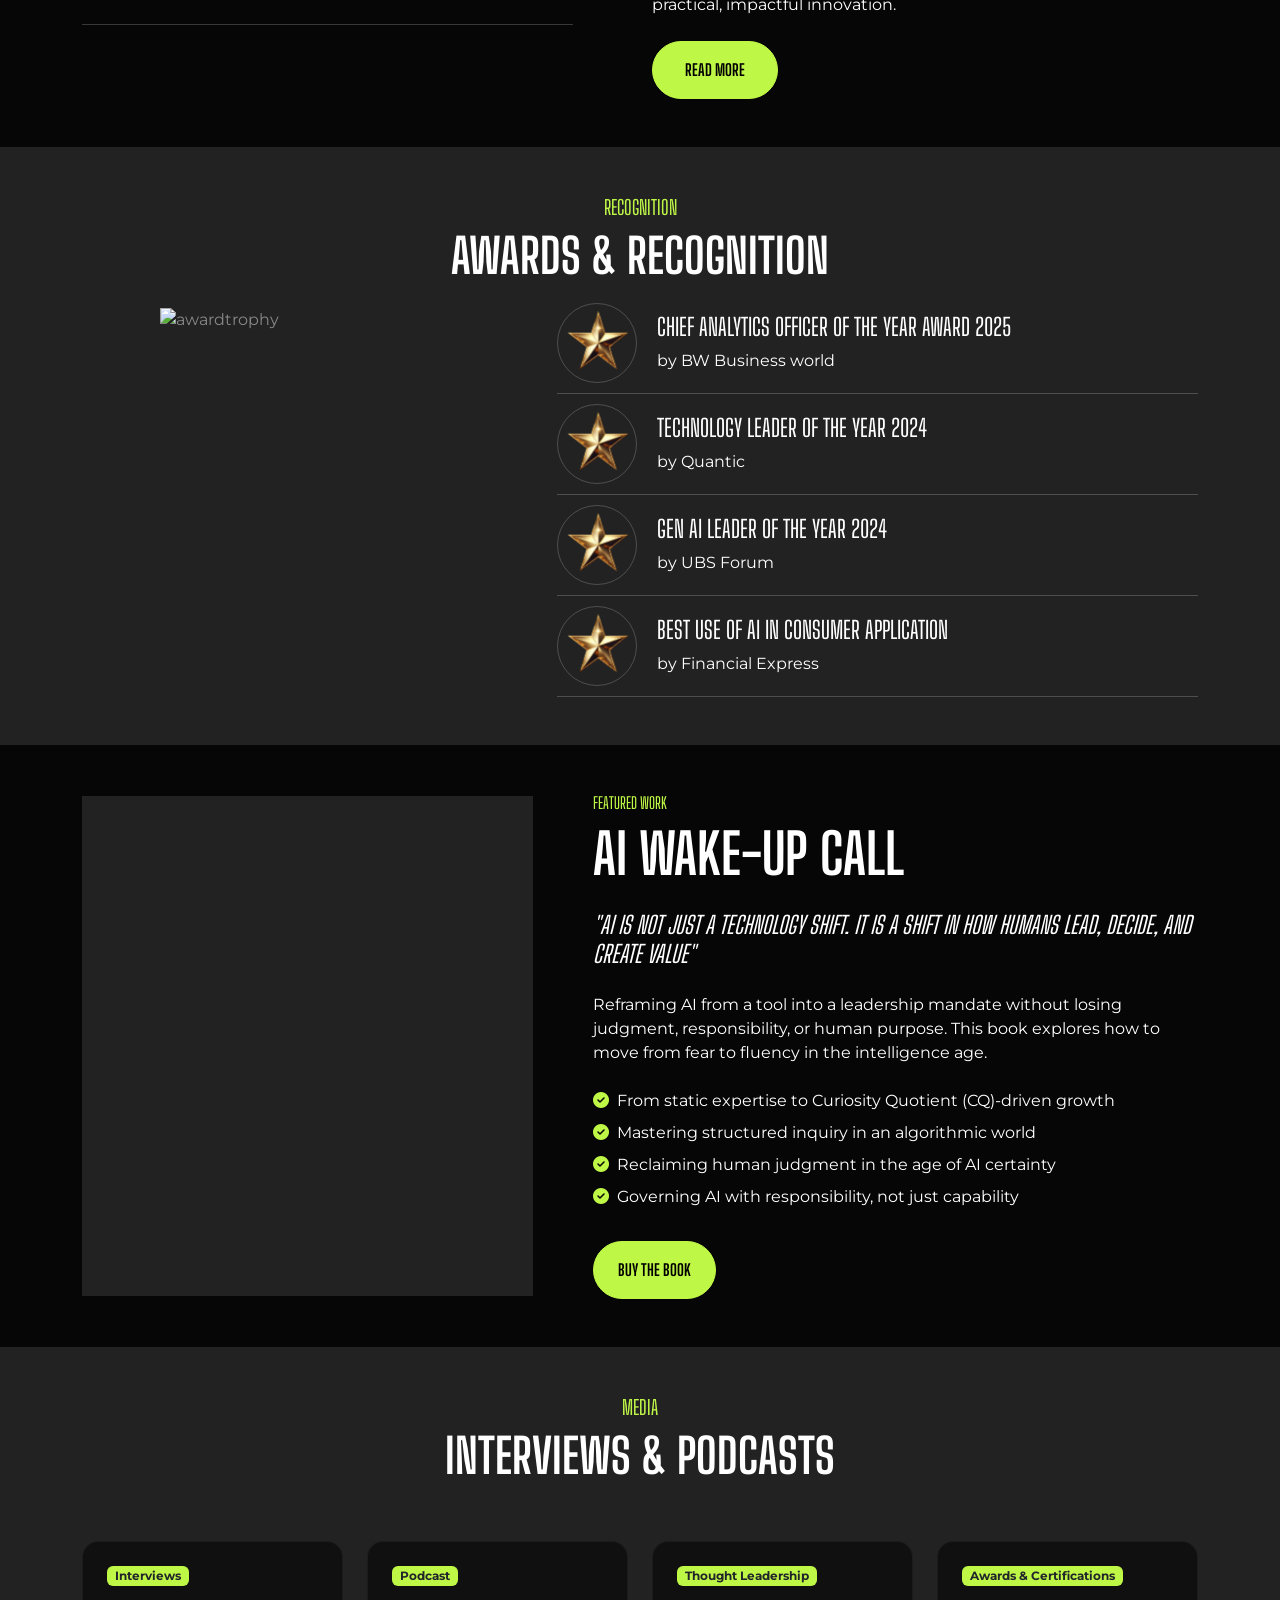
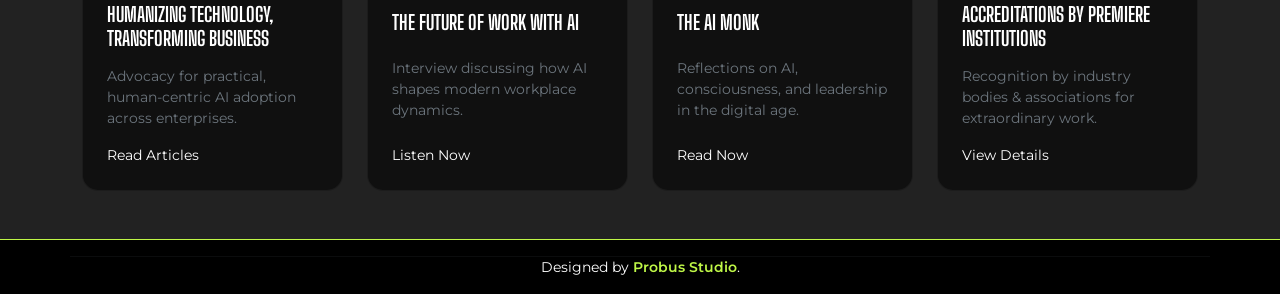
==== commit 72d16536: "changes" ====
--- a/index.html
+++ b/index.html
@@ -46,42 +46,42 @@
           <li class="nav-item"><a class="nav-link btnpress" href="publication.html">Books & Publications</a>
           </li>
           <li class="nav-item dropdown">
-            <a class="nav-link dropdown-toggle btnpress" href="services.html" id="servicesDropdown">
+            <a class="nav-link  btnpress" href="services.html" id="servicesDropdown">
               Services
             </a>
 
             <ul class="dropdown-menu">
               <li>
-                <a class="dropdown-item" href="#board">
+                <a class="dropdown-item" href="services.html#board">
                   Board & Advisory Roles
                 </a>
               </li>
               <li>
-                <a class="dropdown-item" href="#Ai">
+                <a class="dropdown-item" href="services.html#Ai">
                   AI Strategy & Transformation Advisor
                 </a>
               </li>
 
               <li>
-                <a class="dropdown-item" href="#coaching">
+                <a class="dropdown-item" href="services.html#coaching">
                   Executive Coaching & Mentoring
                 </a>
               </li>
 
               <li>
-                <a class="dropdown-item" href="#academic">
+                <a class="dropdown-item" href="services.html#academic">
                   Academic & Institutional Engagements
                 </a>
               </li>
 
               <li>
-                <a class="dropdown-item" href="#workshops">
+                <a class="dropdown-item" href="services.html#workshops">
                   Speaking Engagements & Workshops
                 </a>
               </li>
 
               <li>
-                <a class="dropdown-item" href="#startup">
+                <a class="dropdown-item" href="services.html#startup">
                   Startup Mentorship
                 </a>
               </li>
@@ -98,76 +98,11 @@
     </div>
   </nav>
 
-     <script>
-   document.addEventListener("DOMContentLoaded", function () {
-
-    const dropdownToggle = document.querySelector("#servicesDropdown");
-
-    if (dropdownToggle) {
-
-        let clickCount = 0;
-
-        dropdownToggle.addEventListener("click", function (e) {
-
-            if (window.innerWidth < 992) {
-
-                const parent = this.parentElement;
-                const menu = this.nextElementSibling;
-
-                clickCount++;
-
-                if (clickCount === 1) {
-                    // 👉 First click → open dropdown
-                    e.preventDefault();
-                    parent.classList.add("show");
-                    menu.classList.add("show");
-
-                } else if (clickCount === 2) {
-                    // 👉 Second click → close dropdown
-                    e.preventDefault();
-                    parent.classList.remove("show");
-                    menu.classList.remove("show");
-
-                } else {
-                    // 👉 Third click → redirect
-                    window.location.href = this.getAttribute("href");
-                    clickCount = 0;
-                }
-            }
-        });
-
-        // 👉 Outside click → reset everything
-        document.addEventListener("click", function (e) {
-            const parent = dropdownToggle.parentElement;
-            const menu = dropdownToggle.nextElementSibling;
-
-            if (!parent.contains(e.target)) {
-                parent.classList.remove("show");
-                menu.classList.remove("show");
-                clickCount = 0;
-            }
-        });
-    }
-});</script>
-
-   <script>
-    document.addEventListener("DOMContentLoaded", function () {
-
-    const dropdownToggle = document.querySelector("#servicesDropdown");
-
-    function handleResize() {
-        if (window.innerWidth < 992) {
-            dropdownToggle.classList.add("dropdown-toggle");
-        } else {
-            dropdownToggle.classList.remove("dropdown-toggle");
-        }
-    }
-
-    handleResize(); // first run
-    window.addEventListener("resize", handleResize);
-});
-   </script>
-
+   <style>
+   html {
+  scroll-behavior: smooth;
+}</style>
+  
    <script>
 document.addEventListener("DOMContentLoaded", function () {
 
@@ -724,15 +659,24 @@
                     </p>
 
                     <ul class="list-unstyled mb-4 text-white">
-                        <li class="mb-2"><i class="fas fa-check-circle text-primary me-2"></i> From static expertise to
-                            Curiosity Quotient (CQ)-driven growth</li>
-                        <li class="mb-2"><i class="fas fa-check-circle text-primary me-2"></i> Mastering structured
-                            inquiry in an algorithmic world</li>
-                        <li class="mb-2"><i class="fas fa-check-circle text-primary me-2"></i> Reclaiming human judgment
+                       <div class="d-flex"> <span><i class="fas fa-check-circle text-primary me-2"></i></span>
+                        <li class="mb-2"> From static expertise to
+                            Curiosity Quotient (CQ)-driven growth</li></div>
+
+                           <div class="d-flex"> <span><i class="fas fa-check-circle text-primary me-2"></i></span>
+                        <li class="mb-2"> Mastering structured
+                            inquiry in an algorithmic world</li></div>
+
+                            <div class="d-flex"> <span><i class="fas fa-check-circle text-primary me-2"></i></span>
+                            <li class="mb-2"> Reclaiming human judgment
                             in the age of AI certainty
-                        </li>
-                        <li class="mb-2"><i class="fas fa-check-circle text-primary me-2"></i> Governing AI with
-                            responsibility, not just capability</li>
+                        </li></div>
+                       
+                            <div class="d-flex">
+                                 <span><i class="fas fa-check-circle text-primary me-2"></i></span>
+                        <li class="mb-2"> Governing AI with
+                            responsibility, not just capability</li></div>
+                     
                     </ul>
 
                     <div class="d-flex gap-3 hero-ctas">
--- a/css/style.css
+++ b/css/style.css
@@ -132,14 +132,8 @@
     will-change: auto;
 }
 
-body {
-    padding-top: 90px !important; 
-}
-
-html, body {
-    overflow-x: hidden;
-    -webkit-overflow-scrolling: touch;
-}
+
+
 
 /* Toggle button */
 .navbar-toggler {
@@ -240,16 +234,8 @@
   }
 
   /* Services center */
-  .dropdown-toggle {
-    text-align: center;
-    width: 100%;
-  }
-
-  /* Dropdown items spacing */
-  .dropdown-item {
-    padding: 8px 0;
-    font-size: 0.9rem;
-  }
+  
+  
 
   /* Contact button center */
   .btn-contact {
@@ -257,30 +243,9 @@
     margin-top: 10px;
   }
 
- .dropdown-menu {
+
+
    
-    position: static;   /* mobile मध्ये absolute नको */
-    display: none;
-    opacity: 1;
-    visibility: visible;
-    transform: none;
-
-    background: transparent;
-    border: none;
-    padding-left: 10px;
-  }
-
-  .dropdown-menu.show {
-    display: block;
-    
-  opacity: 1;
-  visibility: visible;
-  }
-
-   .dropdown.show .dropdown-toggle::after {
-    transform: rotate(180deg);
-  }
-
    .navbar-collapse {
     max-height: 80vh;
     overflow-y: auto;
@@ -336,13 +301,7 @@
 
 
 
-.dropdown-toggle::after {
-  transition: transform 0.3s ease;
-}
-
-.dropdown:hover .dropdown-toggle::after {
-  transform: rotate(180deg);
-}
+
 
 
 
@@ -353,7 +312,7 @@
 /* Hero Section */
 .hero-section {
     padding-top: 100px;
-  min-height:calc(100vh - 90px);
+  min-height:100vh;
     display: flex;
     align-items: center;
       overflow: hidden;
@@ -471,7 +430,7 @@
 
 
 .text-secondary-3 {
-margin-top: 20px;
+margin-top: 30px;
 }
 .h3 {
     margin-top: 2px;
@@ -484,29 +443,66 @@
     box-shadow: rgba(255, 255, 255, 0.3);
 }
 
-
+.hero-ctas a {
+    display: inline-block;
+    white-space: nowrap; /* text break honar nahi */
+}
+
+/* Tablet */
 @media (max-width: 768px) {
+    .hero-ctas {
+        display: flex;
+        flex-direction: column;
+        align-items: center;
+    }
+.hero-ctas .btn {
+        max-width: 260px;
+        font-size: 0.85rem;
+        padding: 0.75rem 1.3rem;
+    }
     .btn-primary,
     .btn-outline-light {
-        width: 200px;
-        display: block;        /* IMPORTANT */
-        margin: 10px auto;     /* center */
+        width: 100%;
+        max-width: 280px;
+        margin: 8px 0;
         text-align: center;
-    }
-}
-
+        padding: 0.9rem 1.5rem;
+        font-size: 0.9rem;
+    }
+}
+
+/* Mobile */
 @media (max-width: 480px) {
+   .hero-ctas {
+        flex-direction: column;
+        align-items: center;
+        gap: 10px;
+    }
+
+    .hero-ctas .btn {
+        width: 100%;
+        max-width: 220px;   /* 👈 perfect for iPhone */
+        padding: 0.65rem 1rem; /* 👈 reduce height */
+        font-size: 0.75rem;    /* 👈 small but readable */
+        border-radius: 40px;
+    }
+
     .btn-primary,
     .btn-outline-light {
-        width: 200px;
-        display: block;
-        margin: 10px auto;
-        text-align: center;
-    }
-    .text-secondary-3{
-        margin-top: 35px;
-    }
-    
+        width: 100%;
+        max-width: 240px;
+        margin: 8px 0;
+        padding: 0.8rem 1.2rem;
+        font-size: 0.85rem;
+    }
+
+    .hero-intro-text {
+        margin-top: 40px;
+    }
+
+    .text-secondary-3 {
+margin-top: 37px;
+}
 }
 
 
@@ -896,7 +892,8 @@
 
     .hero-ctas {
         display: flex;
-        flex-direction: column;
+        flex-direction: row;
+        font-size: 10px;
     }
 
     .hero-image-wrapper {
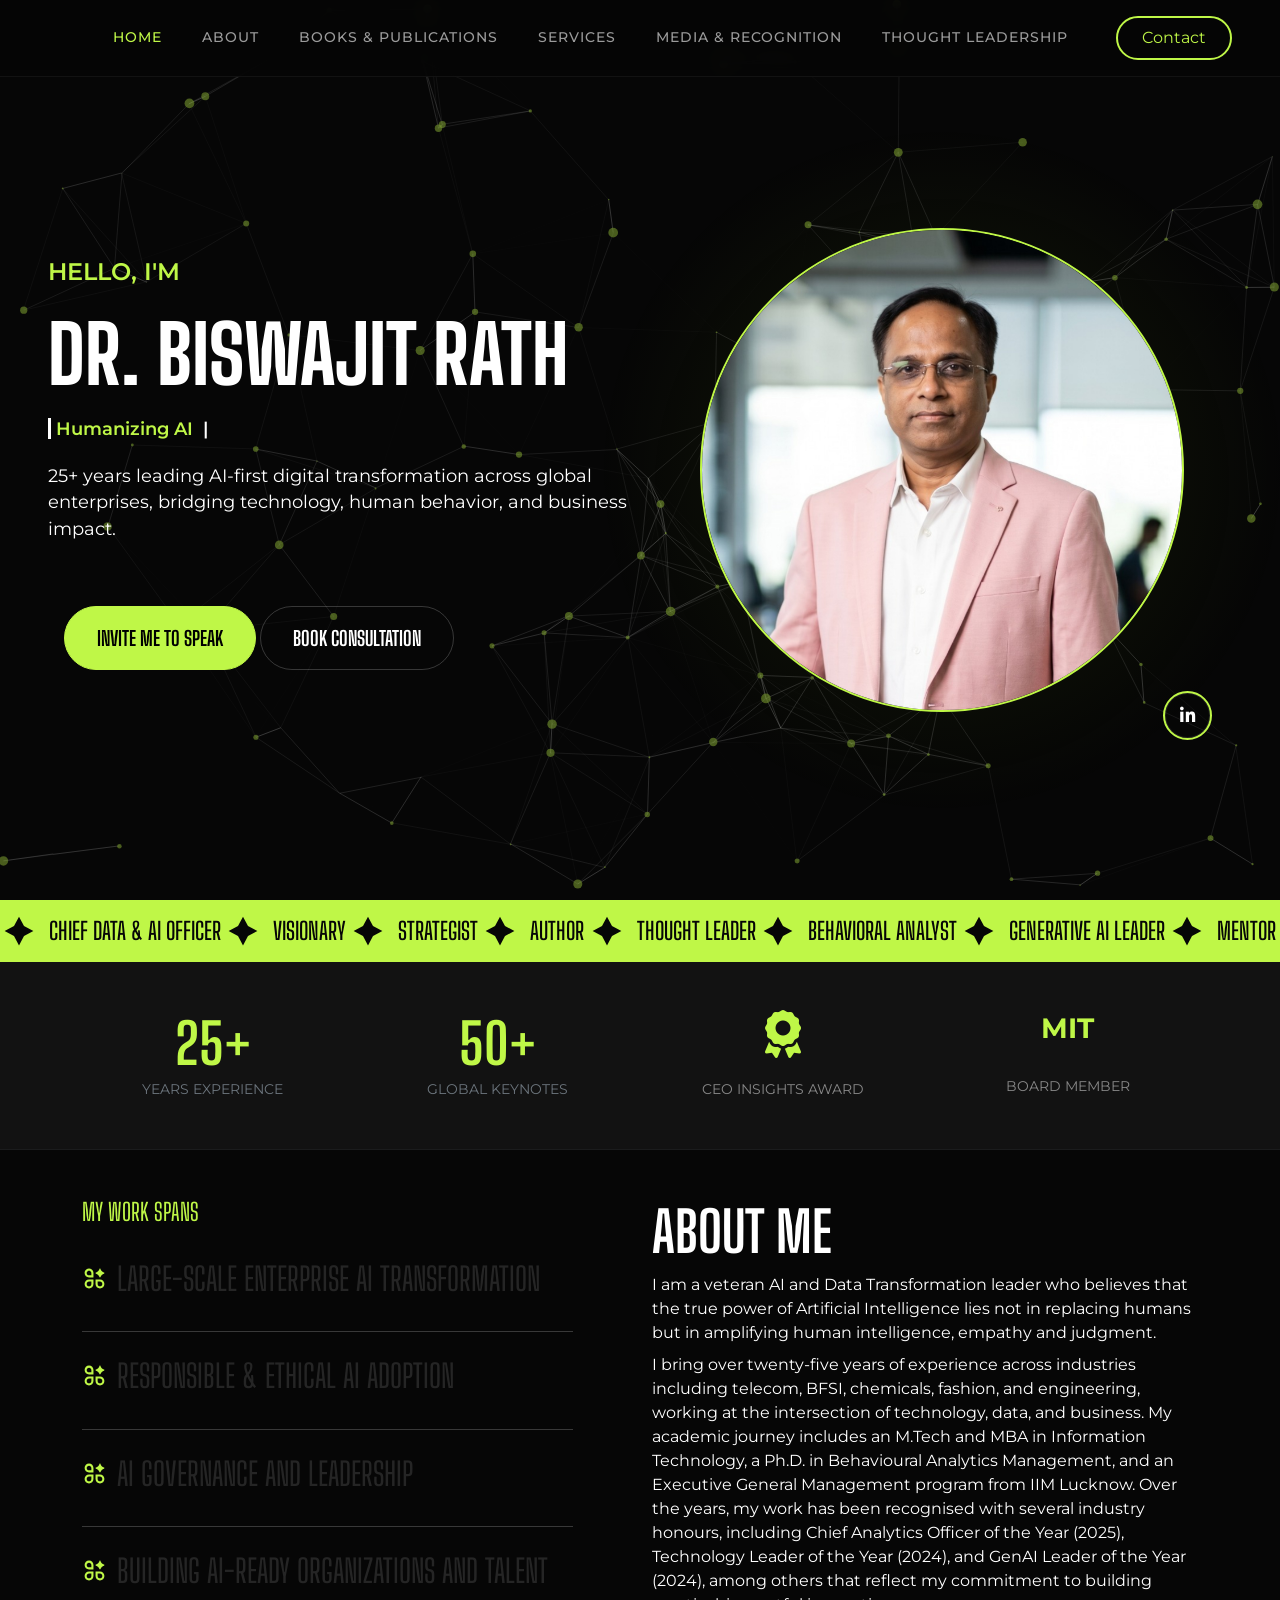
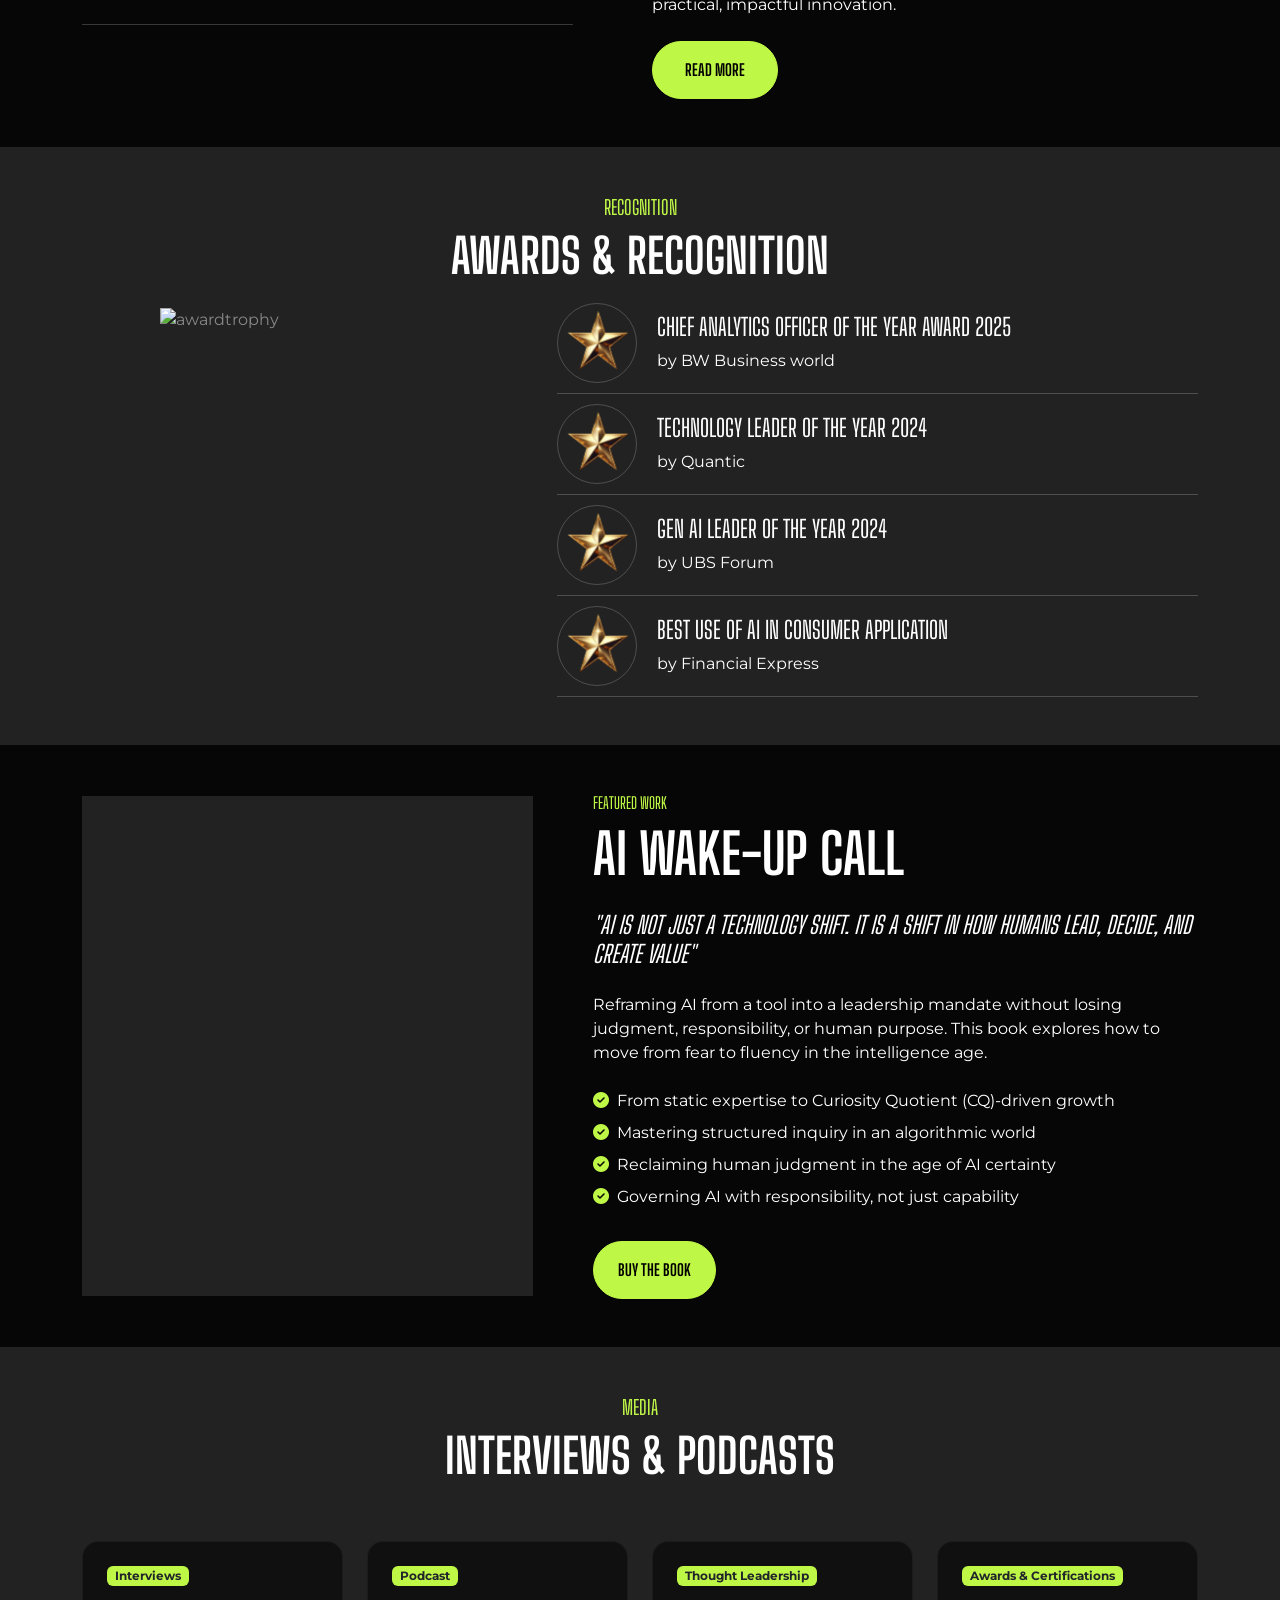
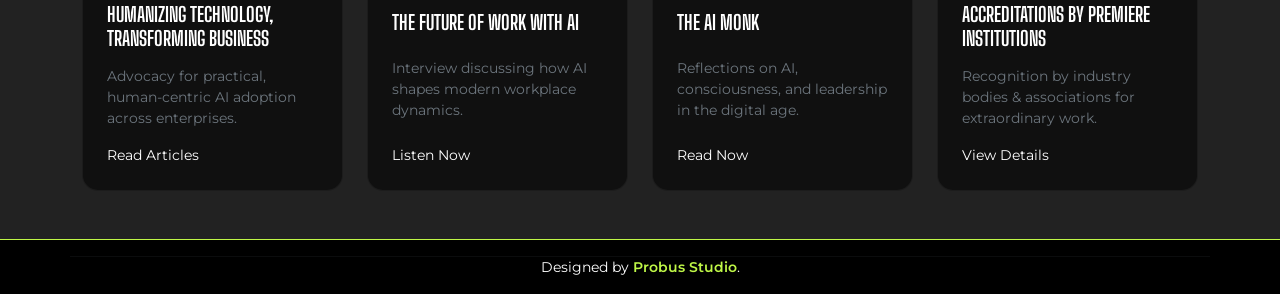
==== commit 5959889d: "title name changes" ====
--- a/index.html
+++ b/index.html
@@ -4,11 +4,30 @@
 <head>
     <meta charset="UTF-8">
     <meta name="viewport" content="width=device-width, initial-scale=1.0">
-    <title>Dr. Biswajit Rath | Humanizing AI & Transforming Enterprises</title>
+    <title>Dr. Biswajit Rath | AI-First Enterprise Transformation, Anchored in Human Intelligence</title>
 
     <!-- Meta SEO -->
     <meta name="description"
         content="Portfolio of Dr. Biswajit Rath - 25+ years leading AI-first digital transformation.">
+
+
+    <link rel="icon" type="image/png" href="assets/images/favicons/favicon-96x96.png" sizes="96x96" />
+    <link rel="icon" type="image/svg+xml" href="assets/images/favicons/favicon.svg" />
+    <link rel="shortcut icon" href="assets/images/favicons/favicon.ico" />
+    <link rel="apple-touch-icon" sizes="180x180" href="assets/images/favicons/apple-touch-icon.png" />
+    <link rel="manifest" href="assets/images/favicons/site.webmanifest" />
+
+
+
+
+
+
+
+
+
+
+
+
 
     <!-- Fonts: Big Shoulders Display (Headings) & Kanit (Body) -->
     <link rel="preconnect" href="https://fonts.googleapis.com">
@@ -33,94 +52,96 @@
 <body>
 
     <!-- Navigation -->
-   <nav class="navbar navbar-expand-lg" data-aos="fade-down">
-    <div class="container-fluid px-lg-5 d-flex justify-content-end">
-
-      <button class="navbar-toggler order-1 order-lg-2 ms-auto" type="button" data-bs-toggle="collapse" data-bs-target="#navbarNav">
-        <span class="fa fa-bars text-white"></span>
-      </button>
-      <div class="collapse navbar-collapse justify-content-end order-2 order-lg-1" id="navbarNav">
-        <ul class="navbar-nav align-items-center gap-4">
-          <li class="nav-item"><a class="nav-link active btnpress" href="index.html">Home</a></li>
-          <li class="nav-item"><a class="nav-link btnpress" href="about.html">About</a></li>
-          <li class="nav-item"><a class="nav-link btnpress" href="publication.html">Books & Publications</a>
-          </li>
-          <li class="nav-item dropdown">
-            <a class="nav-link  btnpress" href="services.html" id="servicesDropdown">
-              Services
-            </a>
-
-            <ul class="dropdown-menu">
-              <li>
-                <a class="dropdown-item" href="services.html#board">
-                  Board & Advisory Roles
-                </a>
-              </li>
-              <li>
-                <a class="dropdown-item" href="services.html#Ai">
-                  AI Strategy & Transformation Advisor
-                </a>
-              </li>
-
-              <li>
-                <a class="dropdown-item" href="services.html#coaching">
-                  Executive Coaching & Mentoring
-                </a>
-              </li>
-
-              <li>
-                <a class="dropdown-item" href="services.html#academic">
-                  Academic & Institutional Engagements
-                </a>
-              </li>
-
-              <li>
-                <a class="dropdown-item" href="services.html#workshops">
-                  Speaking Engagements & Workshops
-                </a>
-              </li>
-
-              <li>
-                <a class="dropdown-item" href="services.html#startup">
-                  Startup Mentorship
-                </a>
-              </li>
-            </ul>
-          </li>
-
-          <li class="nav-item"><a class="nav-link btnpress" href="media.html">Media & Recognition</a></li>
-          <li class="nav-item"><a class="nav-link btnpress" href="thought.html">Thought Leadership</a></li>
-          <li class="nav-item ms-lg-3">
-            <a href="contact.html" class="btn btn-contact btnpress">Contact</a>
-          </li>
-        </ul>
-      </div>
-    </div>
-  </nav>
-
-   <style>
-   html {
-  scroll-behavior: smooth;
-}</style>
-  
-   <script>
-document.addEventListener("DOMContentLoaded", function () {
-
-    const links = document.querySelectorAll(".nav-link");
-    const currentPath = window.location.pathname.split("/").pop();
-
-    links.forEach(link => {
-        const linkPath = link.getAttribute("href");
-
-        if (linkPath === currentPath) {
-            link.classList.add("active");
-        } else {
-            link.classList.remove("active");
+    <nav class="navbar navbar-expand-lg" data-aos="fade-down">
+        <div class="container-fluid px-lg-5 d-flex justify-content-end">
+
+            <button class="navbar-toggler order-1 order-lg-2 ms-auto" type="button" data-bs-toggle="collapse"
+                data-bs-target="#navbarNav">
+                <span class="fa fa-bars text-white"></span>
+            </button>
+            <div class="collapse navbar-collapse justify-content-end order-2 order-lg-1" id="navbarNav">
+                <ul class="navbar-nav align-items-center gap-4">
+                    <li class="nav-item"><a class="nav-link active btnpress" href="index.html">Home</a></li>
+                    <li class="nav-item"><a class="nav-link btnpress" href="about.html">About</a></li>
+                    <li class="nav-item"><a class="nav-link btnpress" href="publication.html">Books & Publications</a>
+                    </li>
+                    <li class="nav-item dropdown">
+                        <a class="nav-link  btnpress" href="services.html" id="servicesDropdown">
+                            Services
+                        </a>
+
+                        <ul class="dropdown-menu">
+                            <li>
+                                <a class="dropdown-item" href="services.html#board">
+                                    Board & Advisory Roles
+                                </a>
+                            </li>
+                            <li>
+                                <a class="dropdown-item" href="services.html#Ai">
+                                    AI Strategy & Transformation Advisor
+                                </a>
+                            </li>
+
+                            <li>
+                                <a class="dropdown-item" href="services.html#coaching">
+                                    Executive Coaching & Mentoring
+                                </a>
+                            </li>
+
+                            <li>
+                                <a class="dropdown-item" href="services.html#academic">
+                                    Academic & Institutional Engagements
+                                </a>
+                            </li>
+
+                            <li>
+                                <a class="dropdown-item" href="services.html#workshops">
+                                    Speaking Engagements & Workshops
+                                </a>
+                            </li>
+
+                            <li>
+                                <a class="dropdown-item" href="services.html#startup">
+                                    Startup Mentorship
+                                </a>
+                            </li>
+                        </ul>
+                    </li>
+
+                    <li class="nav-item"><a class="nav-link btnpress" href="media.html">Media & Recognition</a></li>
+                    <li class="nav-item"><a class="nav-link btnpress" href="thought.html">Thought Leadership</a></li>
+                    <li class="nav-item ms-lg-3">
+                        <a href="contact.html" class="btn btn-contact btnpress">Contact</a>
+                    </li>
+                </ul>
+            </div>
+        </div>
+    </nav>
+
+    <style>
+        html {
+            scroll-behavior: smooth;
         }
-    });
-
-});
-</script>
+    </style>
+
+    <script>
+        document.addEventListener("DOMContentLoaded", function () {
+
+            const links = document.querySelectorAll(".nav-link");
+            const currentPath = window.location.pathname.split("/").pop();
+
+            links.forEach(link => {
+                const linkPath = link.getAttribute("href");
+
+                if (linkPath === currentPath) {
+                    link.classList.add("active");
+                } else {
+                    link.classList.remove("active");
+                }
+            });
+
+        });
+    </script>
 
     <!-- Hero Section -->
     <section id="home" class="hero-section position-relative ">
@@ -659,24 +680,28 @@
                     </p>
 
                     <ul class="list-unstyled mb-4 text-white">
-                       <div class="d-flex"> <span><i class="fas fa-check-circle text-primary me-2"></i></span>
-                        <li class="mb-2"> From static expertise to
-                            Curiosity Quotient (CQ)-driven growth</li></div>
-
-                           <div class="d-flex"> <span><i class="fas fa-check-circle text-primary me-2"></i></span>
-                        <li class="mb-2"> Mastering structured
-                            inquiry in an algorithmic world</li></div>
-
-                            <div class="d-flex"> <span><i class="fas fa-check-circle text-primary me-2"></i></span>
+                        <div class="d-flex"> <span><i class="fas fa-check-circle text-primary me-2"></i></span>
+                            <li class="mb-2"> From static expertise to
+                                Curiosity Quotient (CQ)-driven growth</li>
+                        </div>
+
+                        <div class="d-flex"> <span><i class="fas fa-check-circle text-primary me-2"></i></span>
+                            <li class="mb-2"> Mastering structured
+                                inquiry in an algorithmic world</li>
+                        </div>
+
+                        <div class="d-flex"> <span><i class="fas fa-check-circle text-primary me-2"></i></span>
                             <li class="mb-2"> Reclaiming human judgment
-                            in the age of AI certainty
-                        </li></div>
-                       
-                            <div class="d-flex">
-                                 <span><i class="fas fa-check-circle text-primary me-2"></i></span>
-                        <li class="mb-2"> Governing AI with
-                            responsibility, not just capability</li></div>
-                     
+                                in the age of AI certainty
+                            </li>
+                        </div>
+
+                        <div class="d-flex">
+                            <span><i class="fas fa-check-circle text-primary me-2"></i></span>
+                            <li class="mb-2"> Governing AI with
+                                responsibility, not just capability</li>
+                        </div>
+
                     </ul>
 
                     <div class="d-flex gap-3 hero-ctas">
@@ -828,52 +853,52 @@
     <script src="js/app.js"></script>
 
     <script>
-document.addEventListener("DOMContentLoaded", function () {
-
-  particlesJS("particles-js", {
-    particles: {
-      number: {
-        value: 80,
-        density: { enable: true, value_area: 800 }
-      },
-      color: { value: "#bff747" },
-      shape: { type: "circle" },
-      opacity: { value: 0.6 },
-      size: { value: 5, random: true },
-
-      line_linked: {
-        enable: true,
-        distance: 150,
-        color: "#ffffff",
-        opacity: 0.4,
-        width: 1
-      },
-
-      move: {
-        enable: true,
-        speed: 2,
-        out_mode: "out"
-      }
-    },
-
-    interactivity: {
-      detect_on: "canvas",
-      events: {
-        onhover: { enable: true, mode: "repulse" },
-        onclick: { enable: true, mode: "push" },
-        resize: true
-      },
-      modes: {
-        repulse: { distance: 200, duration: 0.4 },
-        push: { particles_nb: 4 }
-      }
-    },
-
-    retina_detect: true
-  });
-
-});
-</script>
+        document.addEventListener("DOMContentLoaded", function () {
+
+            particlesJS("particles-js", {
+                particles: {
+                    number: {
+                        value: 80,
+                        density: { enable: true, value_area: 800 }
+                    },
+                    color: { value: "#bff747" },
+                    shape: { type: "circle" },
+                    opacity: { value: 0.6 },
+                    size: { value: 5, random: true },
+
+                    line_linked: {
+                        enable: true,
+                        distance: 150,
+                        color: "#ffffff",
+                        opacity: 0.4,
+                        width: 1
+                    },
+
+                    move: {
+                        enable: true,
+                        speed: 2,
+                        out_mode: "out"
+                    }
+                },
+
+                interactivity: {
+                    detect_on: "canvas",
+                    events: {
+                        onhover: { enable: true, mode: "repulse" },
+                        onclick: { enable: true, mode: "push" },
+                        resize: true
+                    },
+                    modes: {
+                        repulse: { distance: 200, duration: 0.4 },
+                        push: { particles_nb: 4 }
+                    }
+                },
+
+                retina_detect: true
+            });
+
+        });
+    </script>
 
 
 
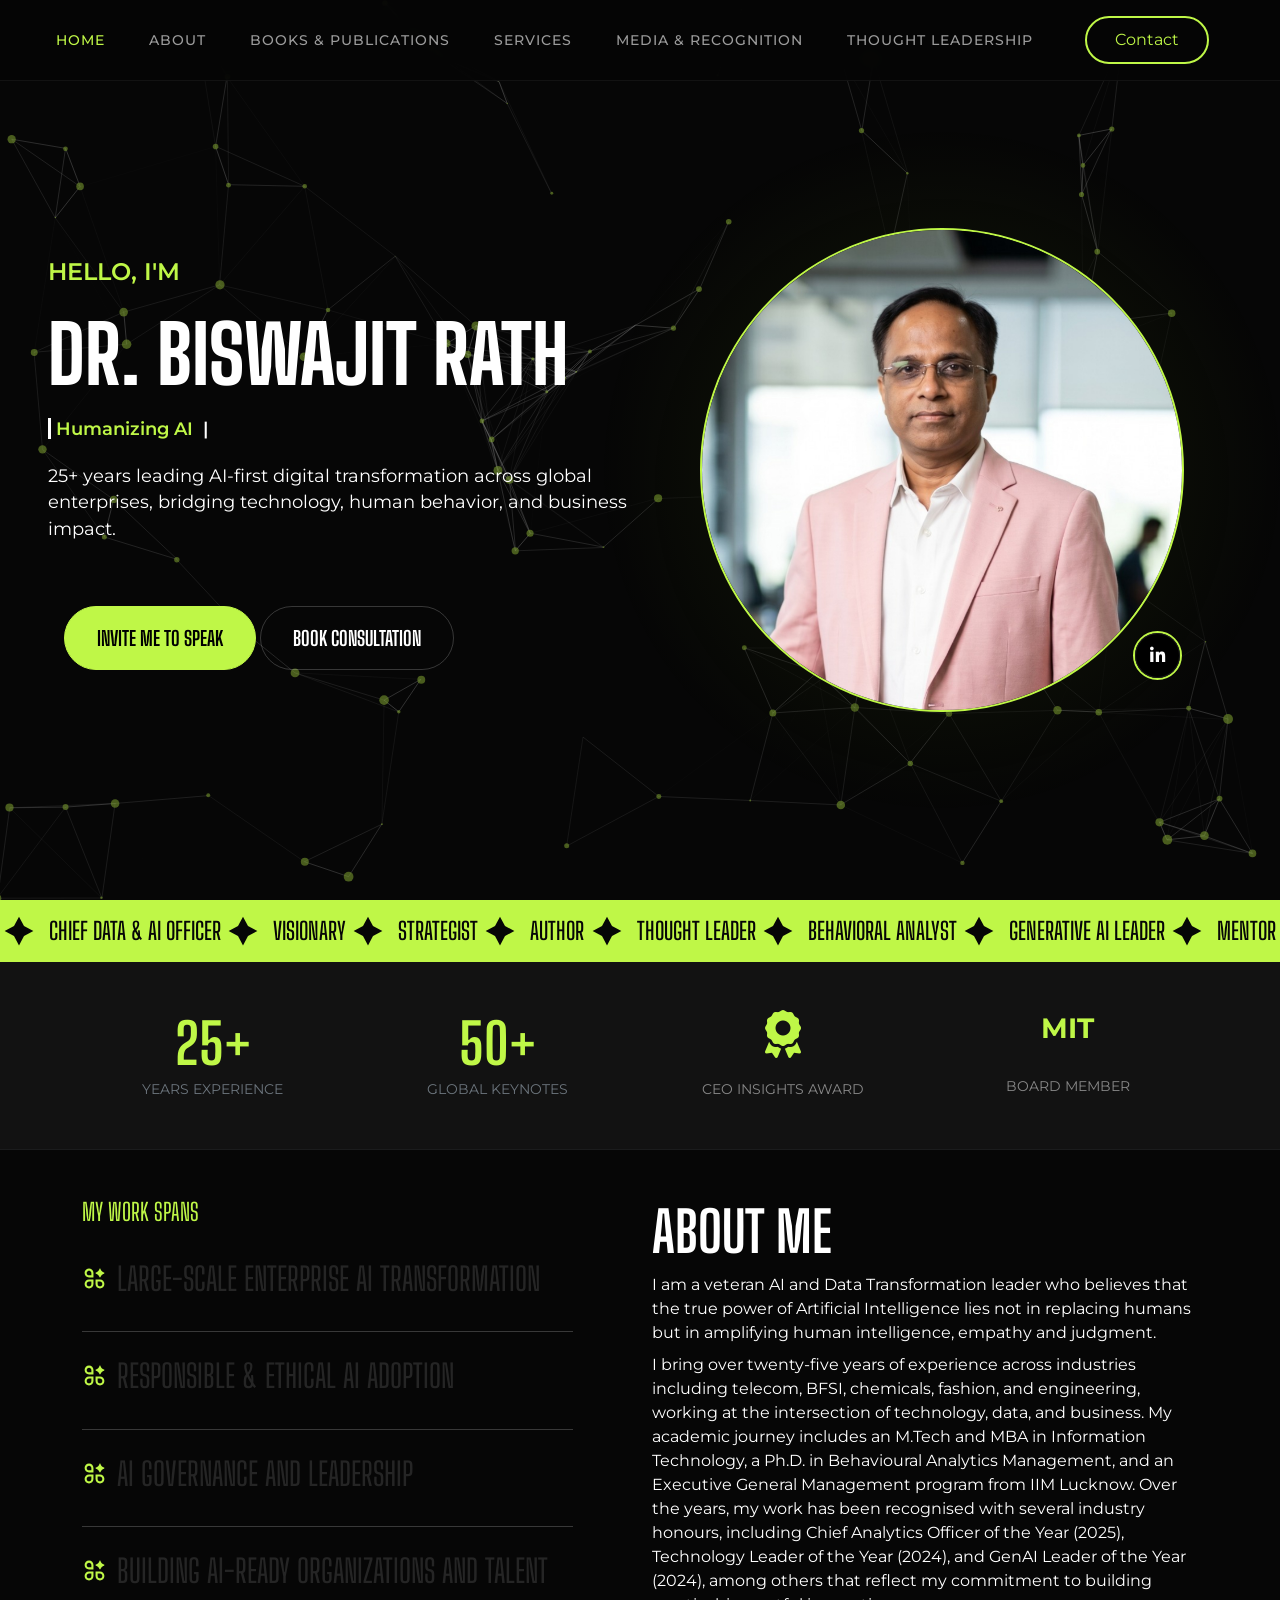
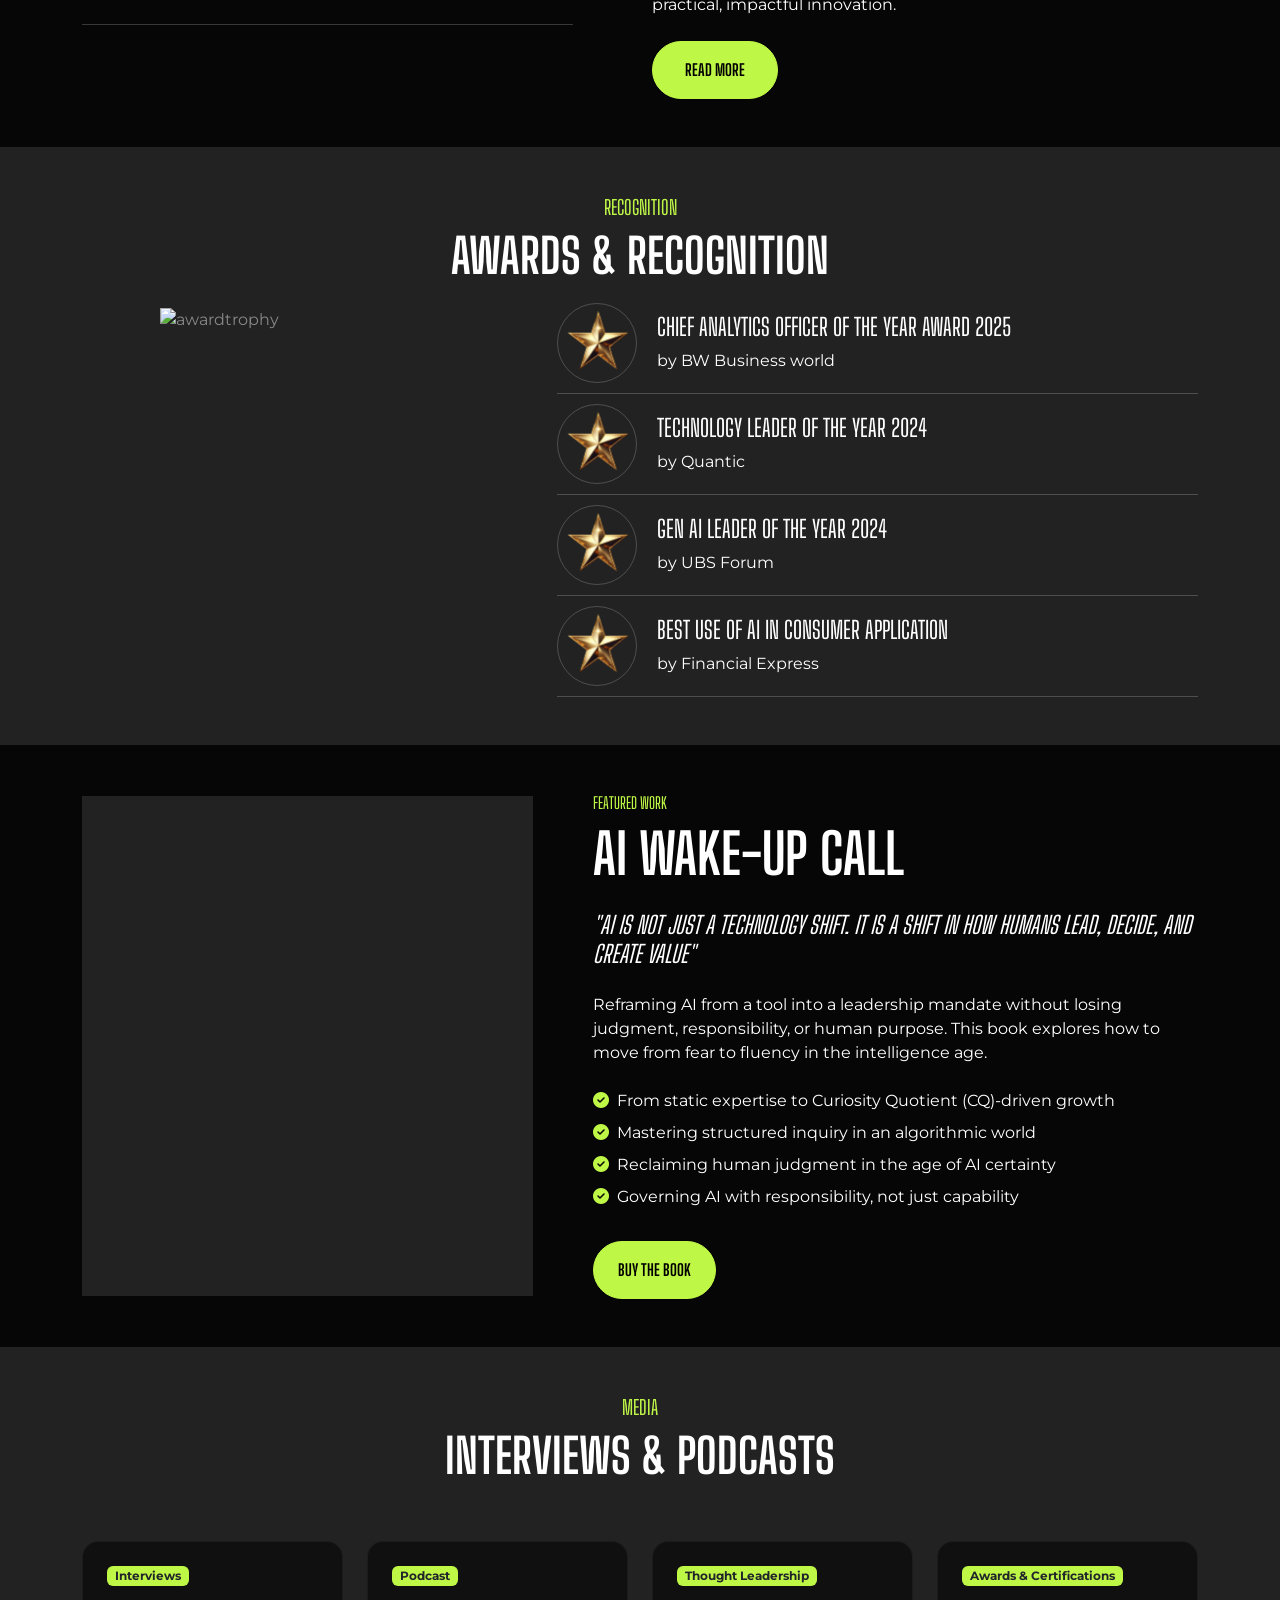
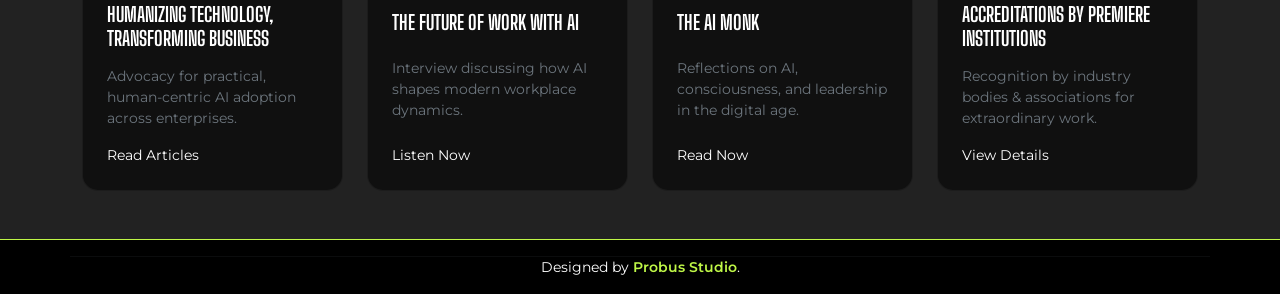
==== commit 95a92d20: "all alignment changes" ====
--- a/index.html
+++ b/index.html
@@ -53,13 +53,13 @@
 
     <!-- Navigation -->
     <nav class="navbar navbar-expand-lg" data-aos="fade-down">
-        <div class="container-fluid px-lg-5 d-flex justify-content-end">
+        <div class="container-fluid px-lg-5 ">
 
             <button class="navbar-toggler order-1 order-lg-2 ms-auto" type="button" data-bs-toggle="collapse"
                 data-bs-target="#navbarNav">
                 <span class="fa fa-bars text-white"></span>
             </button>
-            <div class="collapse navbar-collapse justify-content-end order-2 order-lg-1" id="navbarNav">
+            <div class="collapse navbar-collapse  order-2 order-lg-1" id="navbarNav">
                 <ul class="navbar-nav align-items-center gap-4">
                     <li class="nav-item"><a class="nav-link active btnpress" href="index.html">Home</a></li>
                     <li class="nav-item"><a class="nav-link btnpress" href="about.html">About</a></li>
--- a/css/style.css
+++ b/css/style.css
@@ -300,7 +300,131 @@
 }
 
 
-
+/* ===============================
+   1920 x 1200 SCREEN PERFECT
+=================================*/
+@media(min-width:1600px){
+
+    .navbar{
+        padding: 26px 0;
+    }
+
+    .navbar .container-fluid{
+        padding-left: 58px !important;  
+        padding-right: 70px !important;
+    }
+
+    .navbar-nav{
+        gap: 50px !important;
+    }
+
+    .nav-link{
+        font-size: 17px;
+    }
+
+    .btn-contact{
+        padding: 14px 38px;
+        font-size: 16px;
+    }
+
+    .navbar .container-fluid{
+        padding-left: 58px !important;
+        padding-right: 70px !important;
+    }
+
+    /* Hero section main container */
+    .hero-section .container,
+    .hero-section .container-fluid,
+    .hero-content,
+    .hero-text,
+    .banner-content{
+        padding-left: 58px !important;
+        margin-left: 0 !important;
+    }
+}
+/* ===============================
+   Laptop
+=================================*/
+@media(max-width:1399px){
+
+    .navbar-nav{
+        gap: 28px !important;
+    }
+
+    .nav-link{
+        font-size: 14px;
+    }
+
+    .btn-contact{
+        padding: 10px 28px;
+    }
+}
+
+/* ===============================
+   Tablet / Mobile
+=================================*/
+@media(max-width:991px){
+
+    .navbar{
+        padding: 16px 0;
+    }
+
+    .navbar .container-fluid{
+        padding-left: 24px !important;
+        padding-right: 24px !important;
+    }
+
+    .navbar-collapse{
+        background: #080808;
+        margin-top: 18px;
+        padding: 24px;
+        border-radius: 18px;
+        max-height: 80vh;
+        overflow-y: auto;
+    }
+
+    .navbar-nav{
+        gap: 18px !important;
+        align-items: center;
+    }
+
+    .nav-link{
+        font-size: 16px;
+        padding: 8px 0 !important;
+    }
+
+    .btn-contact{
+        margin-top: 8px;
+        width: 210px;
+        text-align: center;
+    }
+
+    .dropdown-menu{
+        position: static !important;
+        width: 100%;
+        margin-top: 10px;
+        background: #111;
+    }
+}
+
+/* ===============================
+   Small Mobile
+=================================*/
+@media(max-width:576px){
+
+    .navbar .container-fluid{
+        padding-left: 16px !important;
+        padding-right: 16px !important;
+    }
+
+    .nav-link{
+        font-size: 15px;
+    }
+
+    .btn-contact{
+        width: 100%;
+    }
+}
 
 
 
@@ -504,7 +628,37 @@
 margin-top: 37px;
 }
 }
-
+.hero-image-wrapper{
+    position: relative;
+    display: inline-block;
+}
+
+.social-iconbx{
+    position: absolute;
+    bottom: 80px;     /* image च्या खाली जवळ */
+    right: 50px;      /* image च्या उजवीकडे */
+    z-index: 5;
+}
+
+.social-icon{
+    width: 55px;
+    height: 55px;
+    border-radius: 50%;
+    background: #000;
+    border: 2px solid #bff747;
+    display: flex;
+    align-items: center;
+    justify-content: center;
+    color: white;
+    font-size: 22px;
+    text-decoration: none;
+    transition: 0.3s;
+}
+
+.social-icon:hover{
+    background: #bff747;
+    color: #000;
+}
 
 
 
@@ -1185,4 +1339,68 @@
 
 
 
-
+/* ADD THIS AT LAST OF CSS */
+
+/* DESKTOP / LARGE SCREEN FIX */
+@media screen and (min-width:1200px){
+
+     .modal{
+        display:none;              /* normal hidden state */
+        position:fixed;
+        inset:0;
+
+        justify-content:center;
+        align-items:center;
+
+        padding:20px;
+    }
+
+    /* JS open karto tevha */
+    .modal[style*="block"]{
+        display:flex !important;
+    }
+
+    .modal-box{
+        width:440px !important;
+        max-width:440px !important;
+
+        margin:0 auto !important;     /* center */
+        margin-top:40px !important;      /* remove 80px */
+        
+        position:relative;
+        left:auto !important;
+        right:auto !important;
+        top:auto !important;
+        transform:none !important;
+
+        padding:22px 24px !important;
+    }
+
+    .modal-header{
+        margin-bottom:16px !important;
+    }
+
+    .modal-header h2{
+        font-size:30px !important;
+        line-height:1.1 !important;
+    }
+
+    .input-group{
+        margin-bottom:12px !important;
+    }
+
+    input,
+    textarea{
+        padding:12px 14px !important;
+        font-size:14px !important;
+    }
+
+    textarea{
+        min-height:90px !important;
+    }
+
+    .submit-btn{
+        padding:13px !important;
+        font-size:15px !important;
+    }
+}
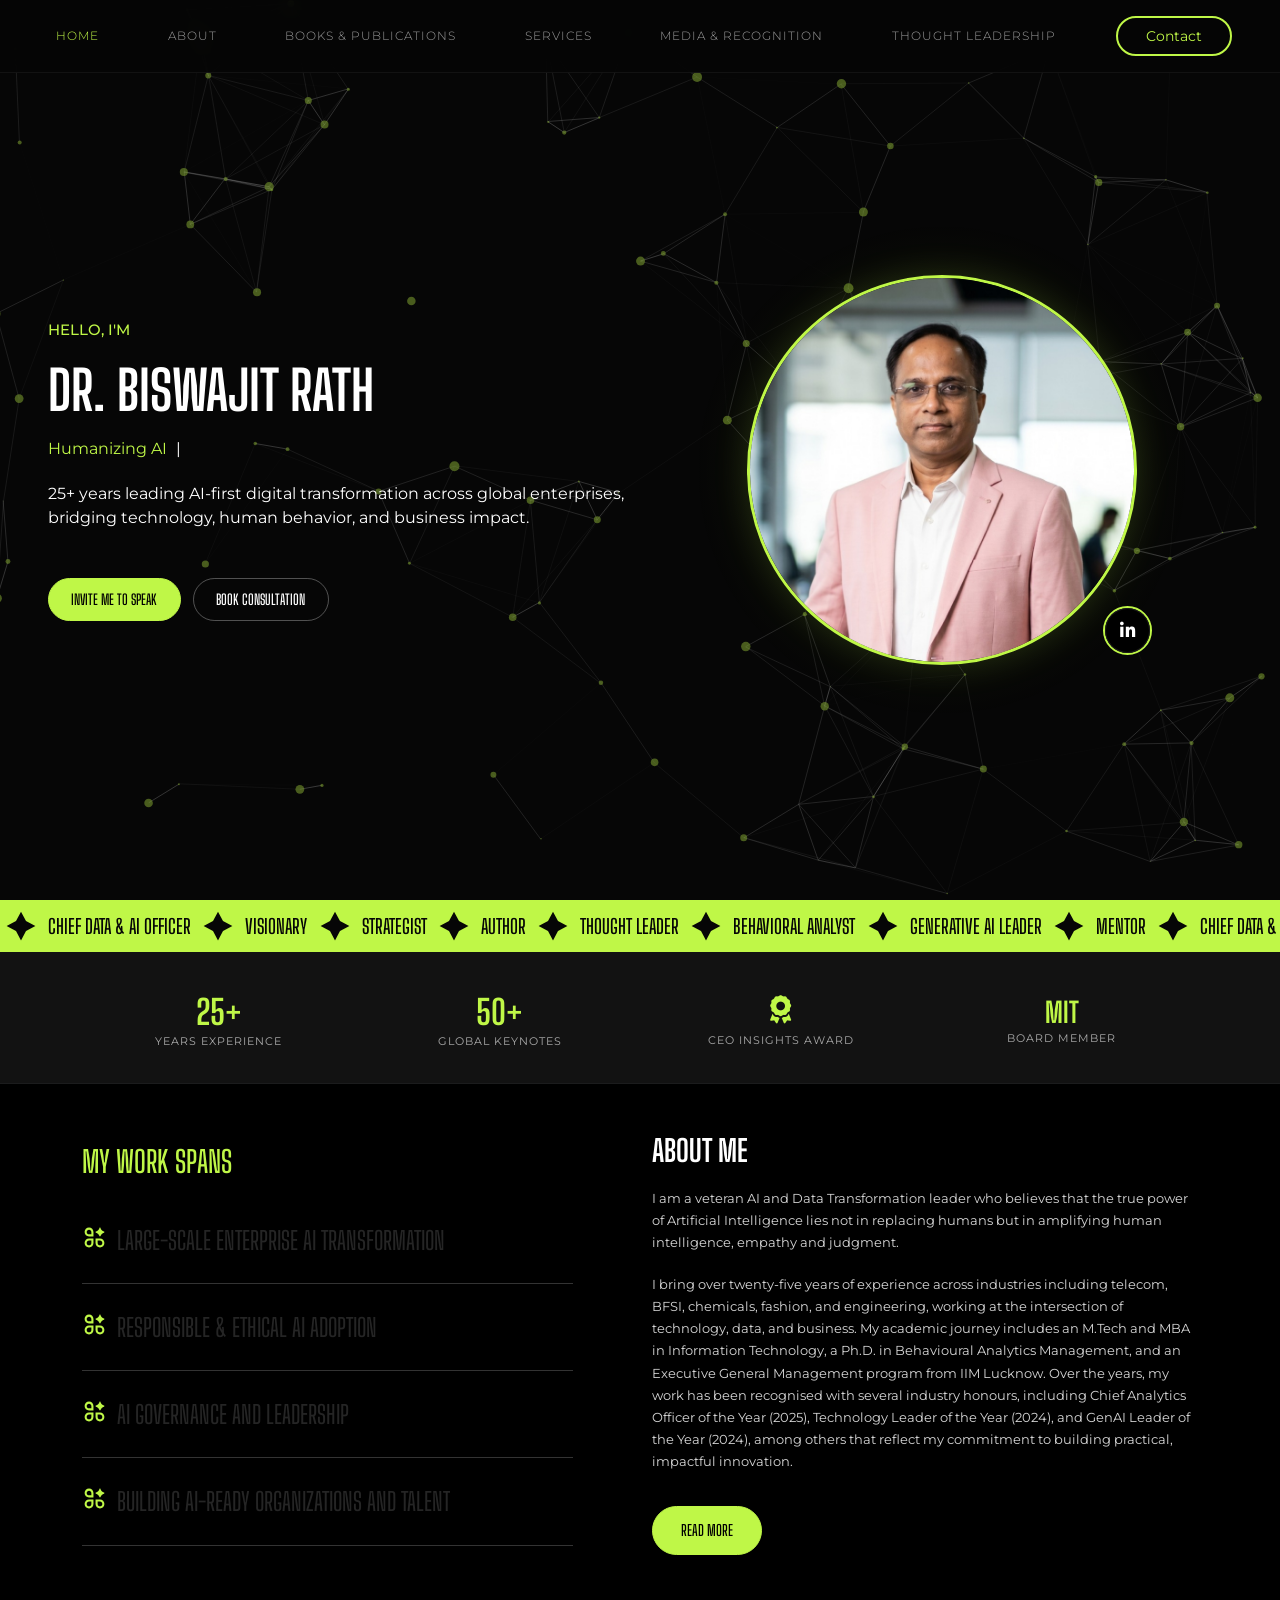
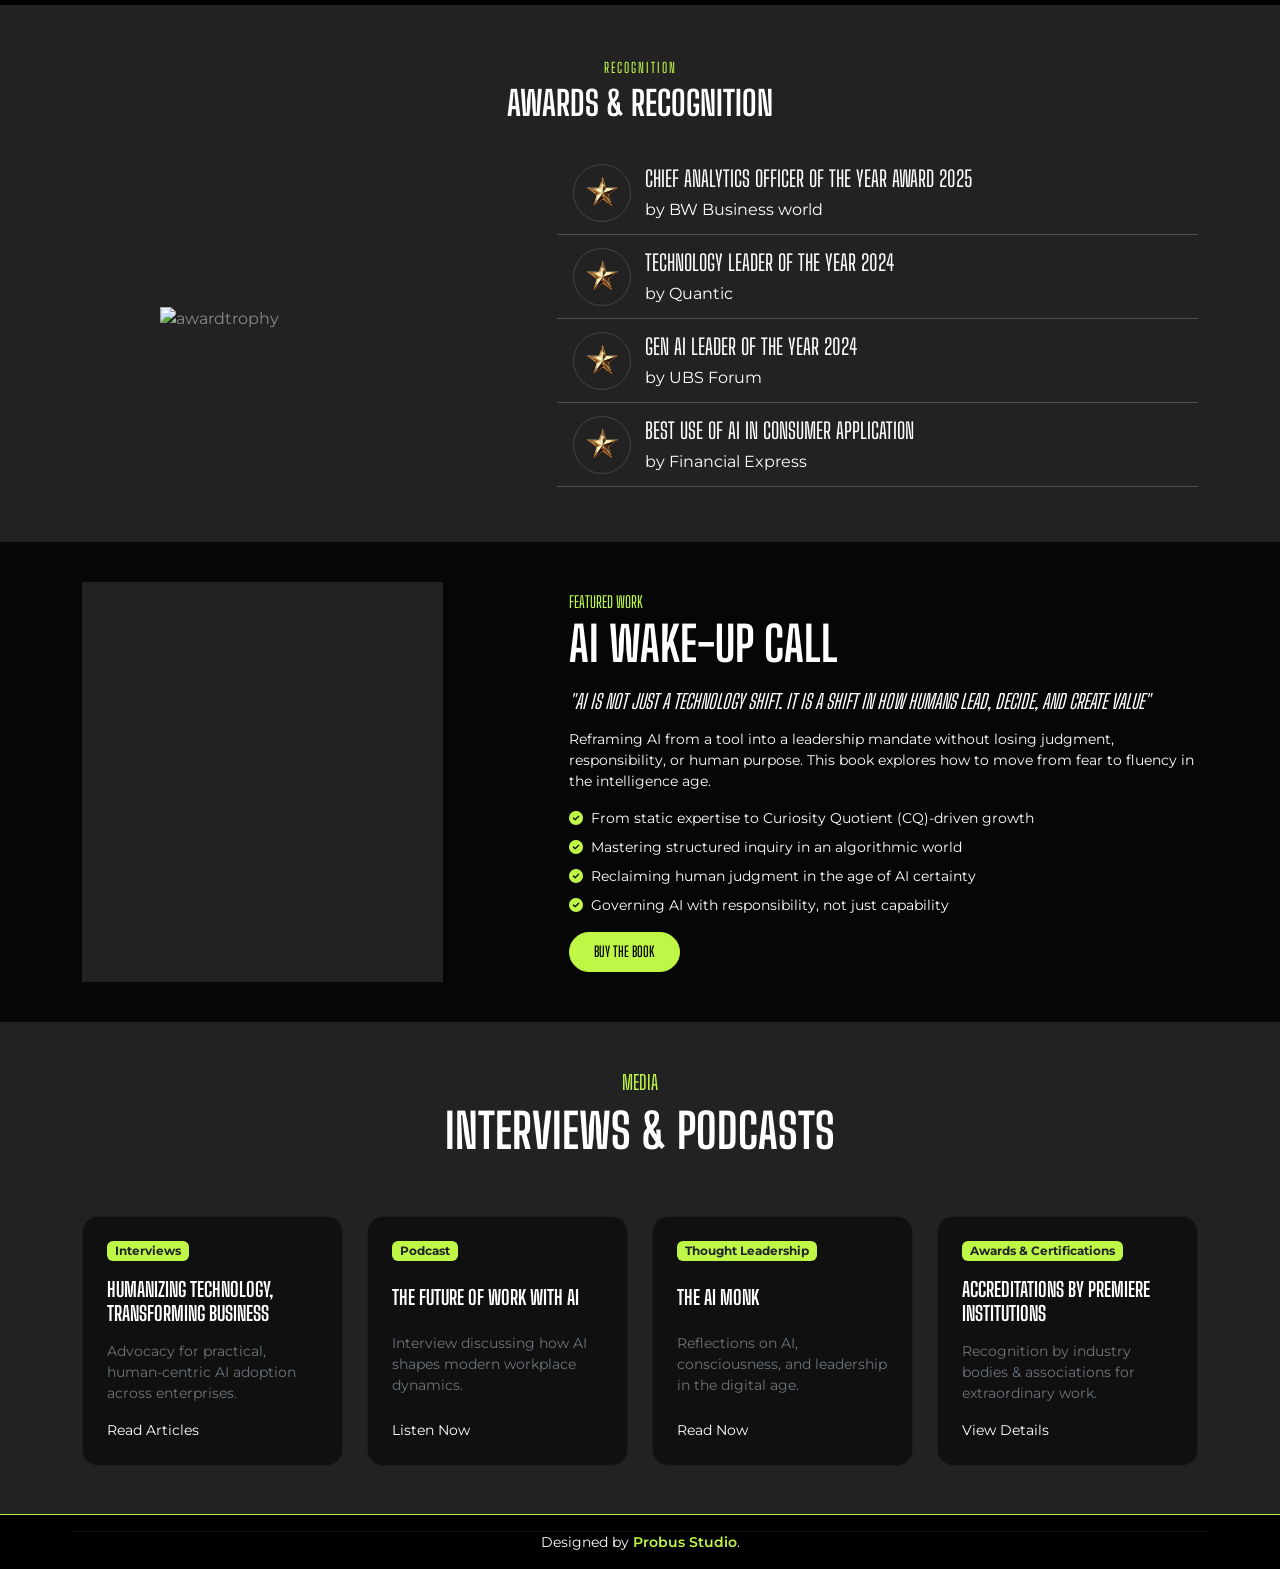
==== commit 9189dc88: "changes" ====
--- a/index.html
+++ b/index.html
@@ -160,7 +160,7 @@
                         25+ years leading AI-first digital transformation across global enterprises, bridging
                         technology, human behavior, and business impact.
                     </p>
-                    <div class="hero-ctas gap-3 py-3 px-3">
+                    <div class="hero-ctas ">
 
                         <a href="#" class="btn btn-primary btn-lg rounded-pill" data-bs-toggle="modal"
                             data-bs-target="#collabModal" data-type="speaking">
@@ -298,25 +298,28 @@
 
                 </div>
                 <div class="col-lg-6 position-relative z-1 hero-visual">
-                    <div class="hero-image-wrapper p-5" data-aos="zoom-in-left">
-                        <!-- Placeholder for Hero Image -->
-                        <img src="assets/images/homeImg.jpg" alt="Dr. Biswajit Rath"
-                            class="img-fluid rounded-circle border border-2 border-dark shadow-lg hero-img position-relative z-2"
-                            style="border-color: var(--primary-color) !important;">
-
-                        <!-- Decorative background circle behind image -->
-                        <div class="position-absolute top-50 start-50 translate-middle rounded-circle"
-                            style="width: 120%; height: 120%; background: radial-gradient(circle, rgba(191, 247, 71, 0.1) 0%, transparent 70%); z-index: 1;">
-                        </div>
-
-                        <div class="d-flex gap-3 social-iconbx btnpress">
-                            <a href="https://www.linkedin.com/in/dr-biswajit-rath-5b7a3913/" target="_blank"
-                                rel="noopener noreferrer" class="social-icon">
-                                <i class="fab fa-linkedin-in"></i>
-                            </a>
-                        </div>
-                    </div>
-                </div>
+    <div class="hero-image-wrapper position-relative text-center" data-aos="zoom-in-left">
+
+        <!-- Decorative Glow -->
+        <div class="hero-glow"></div>
+
+        <!-- Main Image -->
+        <img src="assets/images/homeImg.jpg" 
+             alt="Dr. Biswajit Rath"
+             class="hero-img img-fluid rounded-circle">
+
+        <!-- LinkedIn Icon -->
+        <div class="social-iconbx">
+            <a href="https://www.linkedin.com/in/dr-biswajit-rath-5b7a3913/" 
+               target="_blank"
+               rel="noopener noreferrer" 
+               class="social-icon">
+                <i class="fab fa-linkedin-in"></i>
+            </a>
+        </div>
+
+    </div>
+</div>
             </div>
         </div>
     </section>
@@ -431,36 +434,41 @@
     </section>
 
     <!-- Authority / Trust Bar -->
-    <section class="py-5 border-bottom border-secondary border-opacity-10" style="background: #121212;">
-        <div class="container">
-            <div class="row text-center g-4 justify-content-center align-items-stretch">
-                <div class="col-md-3 col-6">
-                    <div class="authority-item">
-                        <h2 class="display-4 fw-bold text-primary mb-0">25+</h2>
-                        <span class="text-secondary text-uppercase small letter-spacing-2">Years Experience</span>
-                    </div>
-                </div>
-                <div class="col-md-3 col-6">
-                    <div class="authority-item">
-                        <h2 class="display-4 fw-bold text-primary mb-0">50+</h2>
-                        <span class="text-secondary text-uppercase small letter-spacing-2">Global Keynotes</span>
-                    </div>
-                </div>
-                <div class="col-md-3 col-6">
-                    <div class="authority-item">
-                        <i class="fas fa-award fa-3x mb-0"></i>
-                        <div class="text-secondary-2 text-uppercase small letter-spacing-2 ">CEO Insights Award</div>
-                    </div>
-                </div>
-                <div class="col-md-3 col-6">
-                    <div class="authority-item">
-                        <div class="text-primary h3 fw-bold mb-1">MIT</div>
-                        <div class="text-secondary-3 text-uppercase small letter-spacing-2 ">Board Member</div>
-                    </div>
-                </div>
-            </div>
-        </div>
-    </section>
+    <section class="authority-strip py-3 border-bottom border-secondary border-opacity-10">
+    <div class="container">
+        <div class="row text-center g-2 justify-content-center align-items-center">
+
+            <div class="col-md-3 col-6">
+                <div class="authority-item">
+                    <h2 class="mb-0">25+</h2>
+                    <span>Years Experience</span>
+                </div>
+            </div>
+
+            <div class="col-md-3 col-6">
+                <div class="authority-item">
+                    <h2 class="mb-0">50+</h2>
+                    <span>Global Keynotes</span>
+                </div>
+            </div>
+
+            <div class="col-md-3 col-6">
+                <div class="authority-item">
+                    <i class="fas fa-award"></i>
+                    <span>CEO Insights Award</span>
+                </div>
+            </div>
+
+            <div class="col-md-3 col-6">
+                <div class="authority-item">
+                    <h3 class="mb-0">MIT</h3>
+                    <span>Board Member</span>
+                </div>
+            </div>
+
+        </div>
+    </div>
+</section>
 
     <!-- Content Hook (About/Intro) -->
     <section id="about" class="py-5 about-section">
@@ -642,77 +650,86 @@
     </section> -->
 
     <!-- Featured Work (Book) -->
-    <section id="featured-work" class="py-section text-white mt-5 mb-5">
-        <div class="container">
-            <div class="row align-items-center">
-                <div class="col-lg-5 mb-5 mb-lg-0">
-                    <!-- Book Cover Image -->
-                    <div class="book-cover-wrapper position-relative d-none d-md-block">
-                        <div id="book-container" style="width: 100%; height: 500px; cursor: grab; background: #222;">
-                        </div>
-                    </div>
-
-
-                    <div class="book-cover-wrapper position-relative d-md-none d-block">
-                        <div id="book-container" style="width: 90%; height: 480px; cursor: grab; background: #222;">
-                            <img src="assets/Book/book mockup -1.jpg.jpeg" alt="Book Cover" class="book-img">
-                        </div>
-                    </div>
-                    <style>
-                        .book-img {
-                            width: 110%;
-                            height: 105%;
-                            object-fit: cover;
-                            /* or 'contain' if you don't want cropping */
-                        }
-                    </style>
-
-                </div>
-                <div class="col-lg-7 ps-lg-5">
-                    <h6 class="text-primary text-uppercase mb-2">Featured Work</h6>
-                    <h2 class="display-4 fw-bold mb-4">AI Wake-Up Call</h2>
-                    <h4 class="mb-4 fst-italic text-white">"AI is not just a technology shift. It is a shift in how
-                        humans lead, decide, and create value"</h4>
-                    <p class="text-white mb-4">
-                        Reframing AI from a tool into a leadership mandate without losing judgment, responsibility, or
-                        human purpose.
-                        This book explores how to move from fear to fluency in the intelligence age.
-                    </p>
-
-                    <ul class="list-unstyled mb-4 text-white">
-                        <div class="d-flex"> <span><i class="fas fa-check-circle text-primary me-2"></i></span>
-                            <li class="mb-2"> From static expertise to
-                                Curiosity Quotient (CQ)-driven growth</li>
-                        </div>
-
-                        <div class="d-flex"> <span><i class="fas fa-check-circle text-primary me-2"></i></span>
-                            <li class="mb-2"> Mastering structured
-                                inquiry in an algorithmic world</li>
-                        </div>
-
-                        <div class="d-flex"> <span><i class="fas fa-check-circle text-primary me-2"></i></span>
-                            <li class="mb-2"> Reclaiming human judgment
-                                in the age of AI certainty
-                            </li>
-                        </div>
-
-                        <div class="d-flex">
-                            <span><i class="fas fa-check-circle text-primary me-2"></i></span>
-                            <li class="mb-2"> Governing AI with
-                                responsibility, not just capability</li>
-                        </div>
-
-                    </ul>
-
-                    <div class="d-flex gap-3 hero-ctas">
-                        <a href="javascript:void(0);" class="btn btnpress btn-primary rounded-pill px-4">Buy the
-                            Book</a>
-
-                    </div>
-                </div>
-            </div>
-        </div>
-    </section>
+   <section id="featured-work" class="py-4 text-white mt-3 mb-3">
+    <div class="container">
+        <div class="row align-items-center g-4">
+
+            <!-- Left Side -->
+            <div class="col-lg-5 mb-4 mb-lg-0">
+
+                <!-- Desktop -->
+                <div class="book-cover-wrapper position-relative d-none d-md-block">
+                    <div id="book-container" style="width: 80%; height: 400px; cursor: grab; background: #222;">
+                    </div>
+                </div>
+
+                <!-- Mobile -->
+                <div class="book-cover-wrapper position-relative d-md-none d-block">
+                    <div id="book-container" style="width: 90%; height: 380px; cursor: grab; background: #222;">
+                        <img src="assets/Book/book mockup -1.jpg.jpeg" alt="Book Cover" class="book-img">
+                    </div>
+                </div>
+
+                <style>
+                    .book-img {
+                        width: 100%;
+                        height: 100%;
+                        object-fit: cover;
+                    }
+                </style>
+
+            </div>
+
+            <!-- Right Side -->
+            <div class="col-lg-7 ps-lg-4">
+                <h6 class="text-primary text-uppercase mb-1">Featured Work</h6>
+
+                <h2 class="display-5 fw-bold mb-3">AI Wake-Up Call</h2>
+
+                <h5 class="mb-3 fst-italic text-white">
+                    "AI is not just a technology shift. It is a shift in how humans lead, decide, and create value"
+                </h5>
+
+                <p class="text-white mb-3 small">
+                    Reframing AI from a tool into a leadership mandate without losing judgment,
+                    responsibility, or human purpose.
+                    This book explores how to move from fear to fluency in the intelligence age.
+                </p>
+
+                <ul class="list-unstyled mb-3 text-white small">
+
+                    <div class="d-flex mb-2">
+                        <span><i class="fas fa-check-circle text-primary me-2"></i></span>
+                        <li>From static expertise to Curiosity Quotient (CQ)-driven growth</li>
+                    </div>
+
+                    <div class="d-flex mb-2">
+                        <span><i class="fas fa-check-circle text-primary me-2"></i></span>
+                        <li>Mastering structured inquiry in an algorithmic world</li>
+                    </div>
+
+                    <div class="d-flex mb-2">
+                        <span><i class="fas fa-check-circle text-primary me-2"></i></span>
+                        <li>Reclaiming human judgment in the age of AI certainty</li>
+                    </div>
+
+                    <div class="d-flex">
+                        <span><i class="fas fa-check-circle text-primary me-2"></i></span>
+                        <li>Governing AI with responsibility, not just capability</li>
+                    </div>
+
+                </ul>
+
+                <div class="d-flex gap-2 hero-ctas">
+                    <a href="javascript:void(0);" class="btn btnpress btn-primary rounded-pill px-4 py-2">
+                        Buy the Book
+                    </a>
+                </div>
+            </div>
+
+        </div>
+    </div>
+</section>
 
     <!-- Media Section -->
     <section id="media" class="py-section bg-dark text-white pb-5 pt-5">
--- a/css/style.css
+++ b/css/style.css
@@ -117,23 +117,40 @@
     right: 0;
     width: 100%;
     z-index: 9999 !important;
-
     background: rgba(6, 6, 6, 0.9);
-
-    /* Safari support */
     -webkit-backdrop-filter: blur(10px);
     backdrop-filter: blur(10px);
-
     padding: 1rem 0;
     border-bottom: 1px solid rgba(255,255,255,0.05);
-
-    /* 🔥 IMPORTANT FIX */
     transform: none !important;
     will-change: auto;
 }
 
-
-
+/* Main navbar alignment fix */
+.navbar .container-fluid{
+    display: flex;
+    align-items: center;
+    justify-content: space-between;
+}
+
+/* Collapse full width */
+.navbar-collapse{
+    flex-grow: 1;
+}
+
+/* Nav menu proper spacing */
+.navbar-nav{
+    width: 100%;
+    display: flex;
+    align-items: center;
+    justify-content: space-between;   /* full navbar spread */
+    gap: 18px !important;
+}
+
+/* Remove extra push on contact */
+.nav-item.ms-lg-3{
+    margin-left: 0 !important;
+}
 
 /* Toggle button */
 .navbar-toggler {
@@ -141,17 +158,14 @@
     outline: none;
 }
 
-.navbar-toggler-icon {
-    filter: invert(1);
-}
-
 /* Nav links */
 .nav-link {
-    font-weight: 500;
+    font-weight: 300;
     text-transform: uppercase;
-    font-size: 0.9rem;
+    font-size: 12px !important;
     letter-spacing: 1px;
     color: rgba(255, 255, 255, 0.6) !important;
+    white-space: nowrap;
 }
 
 .nav-link:hover,
@@ -163,8 +177,11 @@
 .btn-contact {
     border: 2px solid #bff747;
     color: #bff747;
-    padding: 0.5rem 1.5rem;
-    border-radius: 50px;
+    padding: 0.25rem 0.9rem;
+    font-size: 0.85rem;
+    border-radius: 30px;
+    line-height: 1.2;
+    white-space: nowrap;
 }
 
 .btn-contact:hover {
@@ -172,6 +189,19 @@
     color: #000;
 }
 
+/* Mobile */
+@media(max-width:991px){
+    .navbar-nav{
+        justify-content: flex-start;
+        align-items: flex-start;
+        gap: 10px !important;
+        padding-top: 15px;
+    }
+
+    .nav-item.ms-lg-3{
+        margin-top: 10px;
+    }
+}
 /* Dropdown base */
 /* RESET dropdown properly */
 .dropdown-menu {
@@ -435,7 +465,7 @@
 
 /* Hero Section */
 .hero-section {
-    padding-top: 100px;
+    padding-top: 80px;
   min-height:100vh;
     display: flex;
     align-items: center;
@@ -469,18 +499,17 @@
 }
 
 .hero-subhead {
-    font-size: 1.1rem;
-    font-weight: 500;
+    font-size: 16px;
+    font-weight: 400;
     font-family: var(--font-body);
     text-transform: none;
     margin-right: 0;
 }
 
-.hero-subhead span {
-    border-left: 3px solid var(--text-white);
-    padding-left: 5px;
-    font-size: 1.1rem;
-    font-weight: 600;
+.hero-headline{
+    font-size: 3.4rem;
+    font-weight: 700;
+    color: var(--text-white);
 }
 
 /* The Cursor Effect */
@@ -507,47 +536,71 @@
 }
 
 .hero-desc {
-    font-size: 1.1rem;
+    font-size: 1rem;
     color: var(--text-white);
+      margin-bottom: 15px;
 }
 
 /* The "I'M" Text Style */
 .hero-intro-text {
-    font-size: 1.5rem;
-    font-weight: 600;
+    font-size: 15px;
+    font-weight: 500;
     color: var(--primary-color);
     margin-bottom: 1rem;
     display: block;
 }
 
-/* Buttons */
+/* Common button fix */
+.hero-ctas {
+  display: flex;
+  gap: 12px;
+  flex-wrap: wrap;
+  align-items: center;
+}
+
+/* Primary Button */
 .btn-primary {
-    background-color: var(--primary-color);
-    border-color: var(--primary-color);
-    color: #000;
-    font-weight: 700;
-    font-family: var(--font-heading);
-    text-transform: uppercase;
-    padding: 1rem 2rem;
-    border-radius: 50px;
+  background-color: var(--primary-color);
+  border-color: var(--primary-color);
+  color: #000;
+  font-weight: 600;
+  font-family: var(--font-heading);
+  text-transform: uppercase;
+
+  padding: 0.6rem 1.4rem;   /* 🔥 reduced size */
+  font-size: 0.9rem;        /* smaller text */
+  border-radius: 40px;
+  white-space: nowrap;
+
 }
 
 .btn-primary:hover {
-    border-color: var(--primary-color);
-    background-color: transparent;
-    color: var(--primary-color);
-    box-shadow: 0 0 50px rgba(255, 255, 255, 0.3);
-}
-
+  background-color: transparent;
+  color: var(--primary-color);
+  border-color: var(--primary-color);
+  box-shadow: 0 0 15px rgba(191, 247, 71, 0.4);
+}
+
+/* Outline Button */
 .btn-outline-light {
-    border-color: rgba(255, 255, 255, 0.2);
-    color: #fff;
-    font-weight: 700;
-    font-family: var(--font-heading);
-    text-transform: uppercase;
-    padding: 1rem 2rem;
-    border-radius: 50px;
-}
+  border: 1.5px solid rgba(255, 255, 255, 0.3);
+  color: #fff;
+  font-weight: 600;
+  font-family: var(--font-heading);
+  text-transform: uppercase;
+
+  padding: 0.6rem 1.4rem;   /* same size */
+  font-size: 0.9rem;
+  border-radius: 40px;
+  white-space: nowrap;
+}
+
+.btn-outline-light:hover {
+  background-color: rgba(255,255,255,0.1);
+  border-color: #fff;
+}
+
+
 .text-secondary-2{
     margin-top: 20px;
 }
@@ -570,6 +623,14 @@
 .hero-ctas a {
     display: inline-block;
     white-space: nowrap; /* text break honar nahi */
+    
+}
+
+.hero-ctas {
+  margin-top: 1px;     
+  display: flex;
+  gap: 12px;
+  align-items: center;
 }
 
 /* Tablet */
@@ -628,44 +689,111 @@
 margin-top: 37px;
 }
 }
+/* HERO SECTION IMAGE */
 .hero-image-wrapper{
     position: relative;
-    display: inline-block;
-}
-
+    display: flex;
+    justify-content: center;
+    align-items: center;
+    padding: 30px;
+}
+
+/* Main Image Proper Size */
+.hero-img{
+    width: 100%;
+    max-width: 390px;   
+    aspect-ratio: 1/1;
+    object-fit: cover;
+    border: 3px solid #bff747;
+    box-shadow: 0 0 35px rgba(191,247,71,0.15);
+    position: relative;
+    z-index: 2;
+    
+}
+
+/* Glow Behind Image */
+.hero-glow{
+    position: absolute;
+    width: 500px;
+    height: 500px;
+    background: radial-gradient(circle, rgba(191,247,71,0.12) 0%, transparent 70%);
+    border-radius: 50%;
+    z-index: 1;
+}
+
+/* LinkedIn Icon Proper Position */
 .social-iconbx{
     position: absolute;
-    bottom: 80px;     /* image च्या खाली जवळ */
-    right: 50px;      /* image च्या उजवीकडे */
+    bottom: 40px;
+    right: 80px;
     z-index: 5;
 }
 
 .social-icon{
-    width: 55px;
-    height: 55px;
+    width: 62px;
+    height: 62px;
     border-radius: 50%;
+    border: 2px solid #bff747;
     background: #000;
-    border: 2px solid #bff747;
-    display: flex;
+    color: #fff;
+    display: flex;
+    justify-content: center;
     align-items: center;
-    justify-content: center;
-    color: white;
-    font-size: 22px;
-    text-decoration: none;
-    transition: 0.3s;
+    font-size: 28px;
+    transition: 0.3s ease;
 }
 
 .social-icon:hover{
     background: #bff747;
     color: #000;
-}
-
+    transform: scale(1.08);
+}
+
+/* Tablet */
+@media(max-width:991px){
+    .hero-img{
+        max-width: 430px;
+    }
+
+    .hero-glow{
+        width: 500px;
+        height: 500px;
+    }
+
+    .social-iconbx{
+        right: 30px;
+        bottom: 40px;
+    }
+}
+
+/* Mobile */
+@media(max-width:576px){
+    .hero-img{
+        max-width: 320px;
+    }
+
+    .hero-glow{
+        width: 360px;
+        height: 360px;
+    }
+
+    .social-icon{
+        width: 50px;
+        height: 50px;
+        font-size: 22px;
+    }
+
+    .social-iconbx{
+        right: 18px;
+        bottom: 20px;
+    }
+}
 
 
 /* Marquee */
 .marquee-section {
     background-color: var(--primary-color);
-    padding: 1rem 0;
+    padding: 0.7rem 0;
 }
 
 .marquee-wrapper {
@@ -678,7 +806,7 @@
 .marquee-content {
     display: flex;
     flex-shrink: 0;
-    min-width: 100%;
+    min-width: 90%;
     align-items: center;
     justify-content: space-around;
     animation: scroll-left 30s linear infinite;
@@ -688,7 +816,7 @@
 .marquee-text {
     display: flex;
     align-items: center;
-    gap: 15px;
+    gap: 12px;
     white-space: nowrap;
 }
 
@@ -701,7 +829,7 @@
 .marquee-text h3 {
     color: var(--dark-bg);
     margin: 0;
-    font-size: 24px;
+    font-size: 20px;
     font-weight: 600;
 }
 
@@ -721,9 +849,6 @@
 }
 
 /* About Section */
-.about-section {
-    padding: 100px 0;
-}
 
 .workspan-container {
     display: flex;
@@ -756,7 +881,7 @@
 
 /* Awards Section */
 .award-section {
-    padding: 100px 0;
+    padding:55px 0 !important;
 }
 
 .award-image-container {
@@ -764,6 +889,26 @@
     justify-content: center;
     align-items: center;
 }
+
+
+.award-section h5{
+    font-size:14px;
+    letter-spacing:2px;
+    margin-bottom:8px;
+}
+
+.award-section .display-5{
+    font-size:34px;
+    margin-bottom:28px !important;
+    line-height:1.15;
+}
+.award-image-container{
+    display:flex;
+    justify-content:center;
+    align-items:center;
+    height:100%;
+}
+
 
 .award-image-container img {
     width: 200px;
@@ -775,24 +920,30 @@
 .award-container {
     display: flex;
     flex-wrap: wrap;
+    
+    
+    
 }
 
 .award-container .awardBx {
     border-top: 1px solid rgba(255, 255, 255, 0.2);
-    padding: 10px 0;
+    padding:12px 16px;
     width: 100%;
     display: flex;
     align-items: center;
-    transition: all 1s ease;
+   transition:0.35s ease;
+     gap:14px;
+     
 }
 
 .award-container .awardBx img {
-    width: 80px;
-    height: auto;
-    margin-right: 20px;
-    border: 1px solid rgba(255, 255, 255, 0.2);
-    border-radius: 50%;
-    transition: all 0.5s ease;
+     width:58px;
+    min-width:58px;
+    height:58px;
+    object-fit:contain;
+    border-radius:50%;
+    border:1px solid rgba(255,255,255,0.15);
+    padding:8px;
 }
 
 .award-container .awardBx:hover img {
@@ -811,6 +962,14 @@
     border-radius: 30px;
 }
 
+.award-text h4{
+    font-size:22px;
+    line-height:1.45;
+    margin:0 0 3px;
+    color:#fff;
+    font-weight:500;
+}
+
 .awardBx:hover h2 {
     color: var(--primary-color);
 }
@@ -830,6 +989,162 @@
 .award-container .awardBx:last-child:hover {
     border: 1px solid var(--primary-color);
 }
+
+/* ==================================
+   RESPONSIVE AWARDS SECTION
+================================== */
+
+/* ==========================
+   LARGE TABLET / LAPTOP
+========================== */
+@media(max-width:991px){
+
+.award-section{
+    padding:45px 0 !important;
+}
+
+.award-section h5{
+    font-size:13px;
+    letter-spacing:1.5px;
+}
+
+.award-section .display-5{
+    font-size:30px;
+    margin-bottom:24px !important;
+}
+
+.award-image-container{
+    margin-bottom:25px;
+}
+
+.award-image-container img{
+    width:150px;
+}
+
+.award-container .awardBx{
+    padding:12px 14px;
+    gap:12px;
+}
+
+.award-container .awardBx img{
+    width:52px;
+    min-width:52px;
+    height:52px;
+    padding:7px;
+}
+
+.award-text h4{
+    font-size:18px;
+    line-height:1.4;
+}
+
+.awardBx:hover{
+    padding:12px 16px;
+    border-radius:22px;
+}
+
+}
+
+
+/* ==========================
+   MOBILE
+========================== */
+@media(max-width:767px){
+
+.award-section{
+    padding:38px 0 !important;
+}
+
+.award-section h5{
+    font-size:12px;
+    letter-spacing:1px;
+}
+
+.award-section .display-5{
+    font-size:24px;
+    margin-bottom:20px !important;
+    line-height:1.25;
+}
+
+.award-image-container{
+    margin-bottom:20px;
+}
+
+.award-image-container img{
+    width:120px;
+}
+
+.award-container .awardBx{
+    padding:12px;
+    gap:10px;
+    align-items:flex-start;
+}
+
+.award-container .awardBx img{
+    width:46px;
+    min-width:46px;
+    height:46px;
+    padding:6px;
+}
+
+.award-text h4{
+    font-size:15px;
+    line-height:1.45;
+}
+
+.award-text .bywhom{
+    font-size:12px;
+}
+
+.awardBx:hover{
+    padding:12px;
+    border-radius:16px;
+}
+
+}
+
+
+/* ==========================
+   SMALL MOBILE
+========================== */
+@media(max-width:480px){
+
+.award-section{
+    padding:32px 0 !important;
+}
+
+.award-section .display-5{
+    font-size:21px;
+}
+
+.award-image-container img{
+    width:95px;
+}
+
+.award-container .awardBx{
+    gap:8px;
+    padding:10px;
+}
+
+.award-container .awardBx img{
+    width:40px;
+    min-width:40px;
+    height:40px;
+    padding:5px;
+}
+
+.award-text h4{
+    font-size:13px;
+    line-height:1.4;
+}
+
+.award-text .bywhom{
+    font-size:11px;
+}
+
+}
+
+
 
 /* Cards (Services / Media) */
 .service-card,
@@ -873,6 +1188,9 @@
     background: var(--primary-color);
     color: #000;
 }
+
+
+
 
 /* Authority / Trust Bar */
 .authority-item i {
@@ -1065,9 +1383,7 @@
 
     }
 
-    .about-section {
-        padding: 50px 20px;
-    }
+  
 
     .workspan-container {
         margin-bottom: 40px;
@@ -1132,17 +1448,242 @@
 
 
 
-
-
-
-
-
-
-
-
-
-
-
+/* Compressed Authority Section */
+.authority-strip{
+    background:#121212;
+    padding:25px 0 !important;
+}
+
+.authority-item{
+    padding:8px 5px;
+    margin-top: 10px;
+}
+
+.authority-item h2{
+    font-size:34px;
+    font-weight:700;
+    color:#bff747;
+    line-height:1;
+}
+
+.authority-item h3{
+    font-size:28px;
+    font-weight:700;
+    color:#bff747;
+    line-height:1;
+}
+
+.authority-item i{
+    font-size:28px;
+    color:#bff747;
+    margin-bottom:4px;
+}
+
+.authority-item span{
+    display:block;
+    font-size:11px;
+    color:#aaa;
+    text-transform:uppercase;
+    letter-spacing:1px;
+    margin-top:4px;
+}
+
+/* Mobile */
+@media(max-width:576px){
+
+.authority-strip{
+    padding:14px 0 !important;
+}
+
+.authority-item h2{
+    font-size:26px;
+}
+
+.authority-item h3{
+    font-size:24px;
+}
+
+.authority-item i{
+    font-size:24px;
+}
+
+.authority-item span{
+    font-size:10px;
+}
+}
+
+
+
+
+
+
+
+
+/* ===============================
+   ABOUT SECTION RESPONSIVE CSS
+=============================== */
+
+.about-section{
+    padding:50px 0 !important;
+    background:#000;
+}
+
+/* Row Alignment */
+.about-section .row{
+    align-items:center;
+    row-gap:30px;
+}
+
+/* Left Title */
+.about-section .section-title h4{
+    font-size:30px;
+    margin-bottom:18px !important;
+    font-weight:600;
+    color:#bff747;
+}
+
+/* Work Box Text */
+.workspanBx h2{
+    font-size:25px;
+    line-height:1.45;
+    margin:0;
+    font-weight:500;
+}
+
+/* About Heading */
+.about-section .display-4{
+    font-size:30px;
+    line-height:1.1;
+    margin-bottom:14px !important;
+}
+
+/* Paragraph */
+.about-section p{
+    font-size:13px;
+    line-height:1.7;
+    color:#d7d7d7 !important;
+    margin-bottom:14px !important;
+    margin-top:20px !important;
+}
+
+/* Button */
+.aboutbtn{
+    padding:12px 28px;
+    font-size:15px;
+    margin-top:20px !important;
+}
+
+
+/* ===============================
+   LARGE TABLET / LAPTOP
+=============================== */
+@media (max-width: 991px){
+
+.about-section{
+    padding:45px 0 !important;
+}
+
+.about-section .section-title h4{
+    font-size:26px;
+}
+
+.workspanBx h2{
+    font-size:20px;
+}
+
+.about-section .display-4{
+    font-size:28px;
+}
+
+.about-section p{
+    font-size:14px;
+    line-height:1.7;
+}
+
+.aboutbtn{
+    font-size:14px;
+    padding:11px 24px;
+}
+
+}
+
+
+/* ===============================
+   MOBILE
+=============================== */
+@media (max-width: 767px){
+
+.about-section{
+    padding:38px 0 !important;
+}
+
+.about-section .row{
+    row-gap:25px;
+}
+
+.about-section .section-title h4{
+    font-size:22px;
+    text-align:left;
+}
+
+.workspanBx h2{
+    font-size:17px;
+    line-height:1.5;
+}
+
+.about-section .display-4{
+    font-size:24px;
+    text-align:left;
+}
+
+.about-section p{
+    font-size:14px;
+    text-align:left;
+    margin-top:14px !important;
+}
+
+.aboutbtn{
+    width:30%;
+    text-align:center;
+    padding:12px;
+    font-size:14px;
+}
+
+}
+
+
+/* ===============================
+   SMALL MOBILE
+=============================== */
+@media (max-width: 480px){
+
+.about-section{
+    padding:32px 0 !important;
+}
+
+.about-section .section-title h4{
+    font-size:20px;
+}
+
+.workspanBx h2{
+    font-size:15px;
+}
+
+.about-section .display-4{
+    font-size:22px;
+}
+
+.about-section p{
+    font-size:13px;
+    line-height:1.6;
+}
+
+.aboutbtn{
+    font-size:13px;
+    padding:11px;
+}
+
+}
 
 
 /* BACKDROP */
@@ -1153,24 +1694,42 @@
     background: rgba(0,0,0,0.85);
     backdrop-filter: blur(6px);
     z-index: 999;
-}
-
-/* CENTER ALIGN */
+
+    justify-content: center;
+    align-items: center;
+
+    padding: 3vh 1.5vw;          /* responsive spacing */
+    overflow-y: auto;
+    margin-top: 20px;
+}
+
+/* WHEN OPEN */
+.modal[style*="block"]{
+    display:flex !important;
+}
+
+/* MODAL BOX */
 .modal-box {
-    width: 420px;
-    max-width: 92%;
-    margin: 6% auto;
-    padding: 28px 26px;
+    width: 92%;
+    max-width: 420px;
+
+    min-height: auto;
+    max-height: 92vh;          /* screen height pramane adjust */
+    overflow-y: auto;
+
+    padding: 2.5vh 1.5vw;
 
     background: linear-gradient(145deg, #0a0a0a, #0f0f0f);
-    border-radius: 18px;
+    border-radius: 16px;
 
     border: 1px solid rgba(163,255,60,0.25);
+
     box-shadow: 
-        0 0 20px rgba(163,255,60,0.15),
-        inset 0 0 10px rgba(163,255,60,0.05);
+        0 0 15px rgba(163,255,60,0.12),
+        inset 0 0 8px rgba(163,255,60,0.05);
 
     position: relative;
+    animation: popup 0.25s ease;
 }
 
 /* HEADER */
@@ -1178,103 +1737,91 @@
     display: flex;
     justify-content: space-between;
     align-items: center;
-    margin-bottom: 18px;
-}
-
-
+    margin-bottom: 2vh;
+}
 
 /* CLOSE BUTTON */
 .close-btn {
-    width: 30px;
-    height: 30px;
-
+    width: 28px;
+    height: 28px;
     display: flex;
     align-items: center;
     justify-content: center;
-
-    font-size: 14px;
-    line-height: 1;
-
+    font-size: 13px;
     color: #aaa;
     cursor: pointer;
-
     border: 1px solid rgba(255,255,255,0.4);
     border-radius: 50%;
-
     background: transparent;
-
     transition: all 0.3s ease;
 }
+
 .close-btn:hover {
     color: #b7ff3c;
     border-color: #b7ff3c;
-    box-shadow: 0 0 10px rgba(183,255,60,0.6);
+    box-shadow: 0 0 8px rgba(183,255,60,0.6);
     transform: scale(1.1);
 }
 
-
-/* INPUT GROUP SPACING */
+/* INPUT GROUP */
 .input-group {
-    margin-bottom: 14px;
-}
-
-/* INPUT STYLE */
-input, select, textarea {
+    margin-bottom: 1.3vh;
+}
+
+/* INPUTS */
+input,
+select,
+textarea {
     width: 100%;
-    padding: 13px 14px;
+    padding: 1.4vh 0.8vw;
     border-radius: 10px;
     border: 1px solid #1f1f1f;
     background: #111;
     color: #fff;
-    font-size: 14px;
+    font-size: clamp(12px, 1vw, 14px);
     transition: 0.25s;
 }
 
-/* PLACEHOLDER */
 input::placeholder,
 textarea::placeholder {
     color: #777;
 }
 
-/* FOCUS EFFECT */
 input:focus,
 select:focus,
 textarea:focus {
     outline: none;
     border-color: #b7ff3c;
-    box-shadow: 0 0 8px rgba(183,255,60,0.4);
-}
-
-/* SELECT ARROW FIX */
+    box-shadow: 0 0 6px rgba(183,255,60,0.4);
+}
+
 select {
     appearance: none;
 }
 
-/* TEXTAREA */
 textarea {
     resize: none;
+    min-height: 10vh;
 }
 
 /* SUCCESS MESSAGE */
 #successMsg {
     display: none;
     color: #b7ff3c;
-    font-size: 13px;
-    margin-bottom: 10px;
+    font-size: 12px;
+    margin-bottom: 1vh;
 }
 
 /* BUTTON */
 .submit-btn {
     width: 100%;
-    padding: 14px;
+    padding: 1.5vh;
     border-radius: 10px;
     border: none;
-
     background: #b7ff3c;
     color: #000;
     font-weight: 600;
-    font-size: 15px;
-
+    font-size: clamp(13px, 1vw, 15px);
     cursor: pointer;
     transition: 0.3s;
 }
@@ -1284,123 +1831,50 @@
     transform: translateY(-1px);
 }
 
-
-
-/* MOBILE (≤768px) */
+/* MOBILE */
 @media (max-width: 768px) {
-
     .modal-box {
         width: 95%;
-        margin: 12% auto;
-        padding: 22px 18px;
+        max-height: 94vh;
+        padding: 18px 14px;
+    }
+
+    input,
+    select,
+    textarea {
+        padding: 11px;
+    }
+}
+
+/* SMALL MOBILE */
+@media (max-width: 480px) {
+    .modal {
+        padding: 10px;
+    }
+
+    .modal-box {
+        width: 96%;
+        max-height: 95vh;
         border-radius: 14px;
     }
-
-    .modal-header {
-        margin-bottom: 14px;
-    }
-
-    input, select, textarea {
-        padding: 12px;
-        font-size: 13px;
-    }
-
-    .submit-btn {
-        padding: 12px;
-        font-size: 14px;
-    }
-
-    .close-btn {
-        width: 26px;
-        height: 26px;
-        font-size: 12px;
-    }
-}
-
-
-/* SMALL MOBILE (≤480px) */
-@media (max-width: 480px) {
-
-    .modal-box {
-        width: 94%;
-        margin: 18% auto;
-        padding: 18px 16px;
-    }
-
-    input, select, textarea {
-        font-size: 12px;
-        padding: 11px;
-    }
-
-    .submit-btn {
-        font-size: 13px;
-    }
-}
-
-
-
-/* ADD THIS AT LAST OF CSS */
-
-/* DESKTOP / LARGE SCREEN FIX */
-@media screen and (min-width:1200px){
-
-     .modal{
-        display:none;              /* normal hidden state */
-        position:fixed;
-        inset:0;
-
-        justify-content:center;
-        align-items:center;
-
-        padding:20px;
-    }
-
-    /* JS open karto tevha */
-    .modal[style*="block"]{
-        display:flex !important;
-    }
-
+}
+
+/* LARGE DESKTOP */
+@media (min-width: 1400px){
     .modal-box{
-        width:440px !important;
-        max-width:440px !important;
-
-        margin:0 auto !important;     /* center */
-        margin-top:40px !important;      /* remove 80px */
-        
-        position:relative;
-        left:auto !important;
-        right:auto !important;
-        top:auto !important;
-        transform:none !important;
-
-        padding:22px 24px !important;
-    }
-
-    .modal-header{
-        margin-bottom:16px !important;
-    }
-
-    .modal-header h2{
-        font-size:30px !important;
-        line-height:1.1 !important;
-    }
-
-    .input-group{
-        margin-bottom:12px !important;
-    }
-
-    input,
-    textarea{
-        padding:12px 14px !important;
-        font-size:14px !important;
-    }
-
-    textarea{
-        min-height:90px !important;
-    }
-
-    .submit-btn{
-        padding:13px !important;
-        font-size:15px !important;
+        max-width: 430px;
+        max-height: 88vh;
+    }
+}
+
+/* ANIMATION */
+@keyframes popup {
+    from {
+        opacity: 0;
+        transform: translateY(-20px) scale(0.95);
+    }
+    to {
+        opacity: 1;
+        transform: translateY(0) scale(1);
     }
 }
